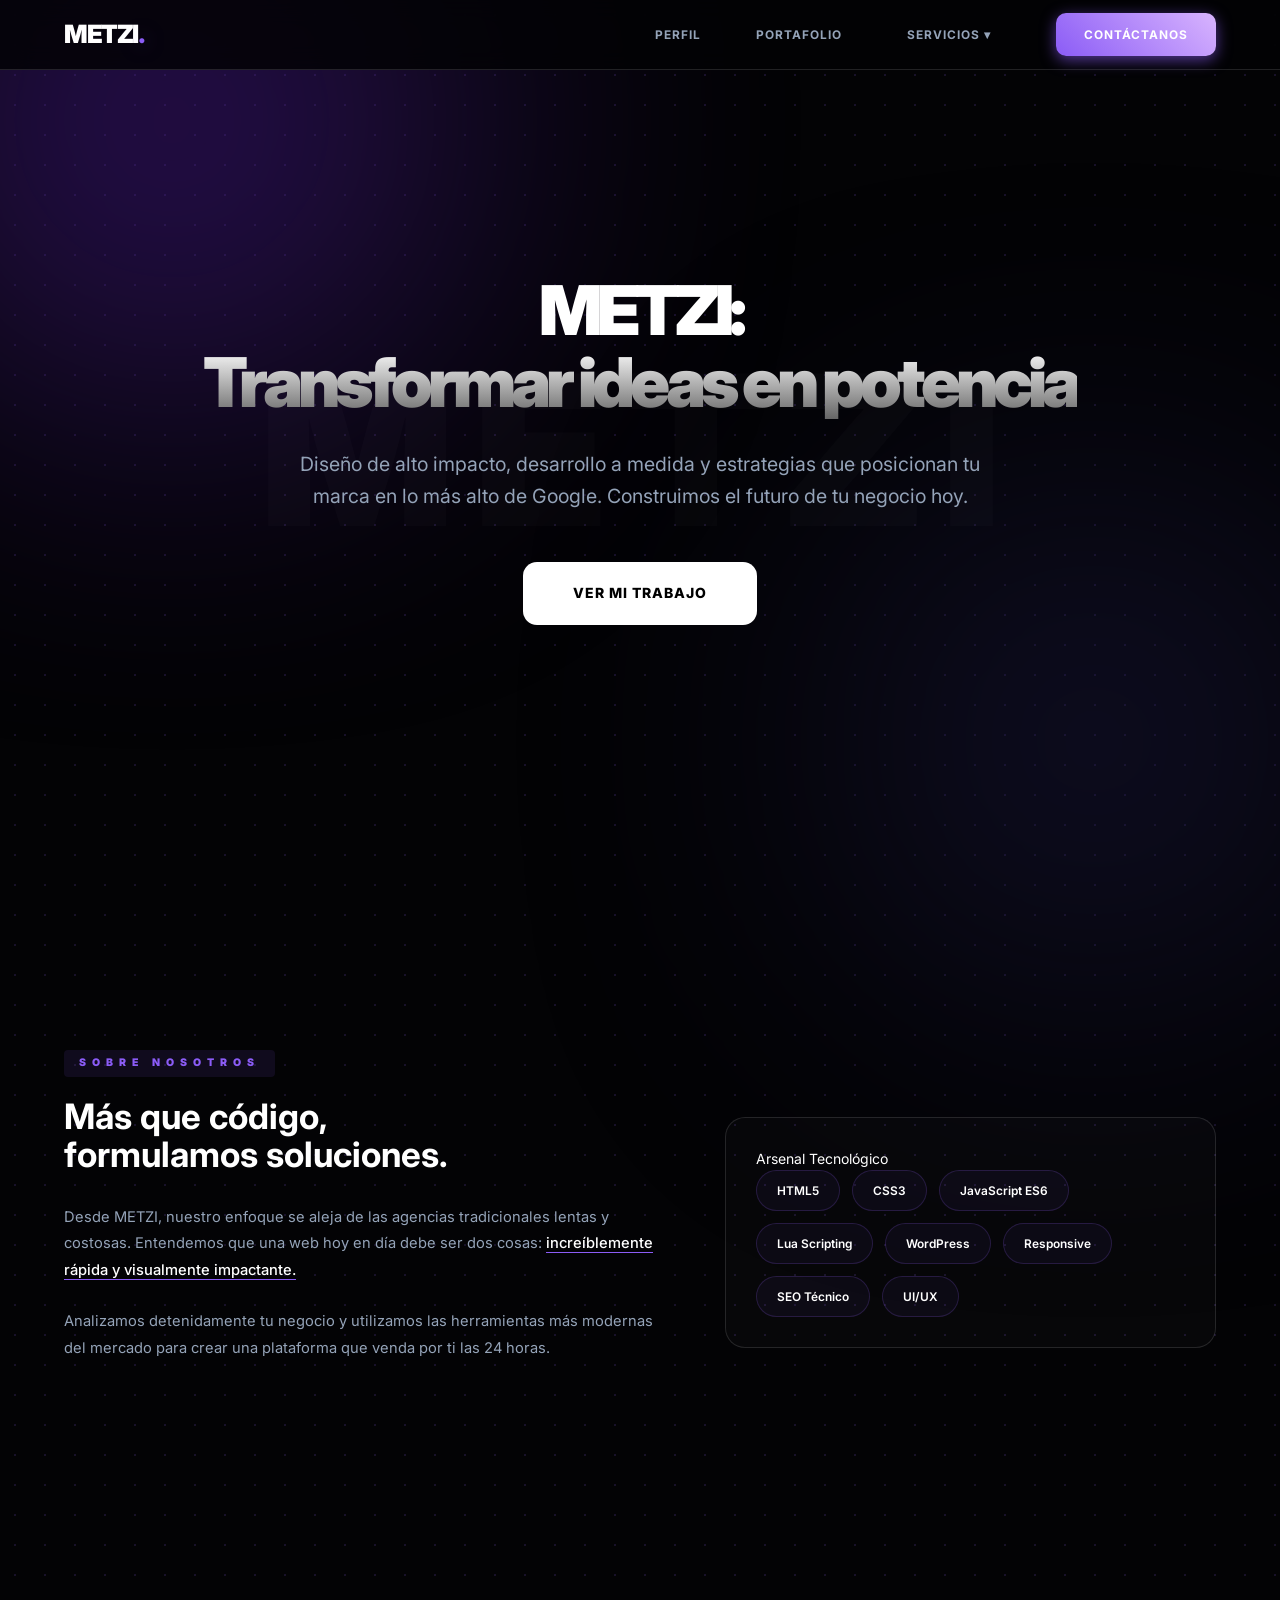
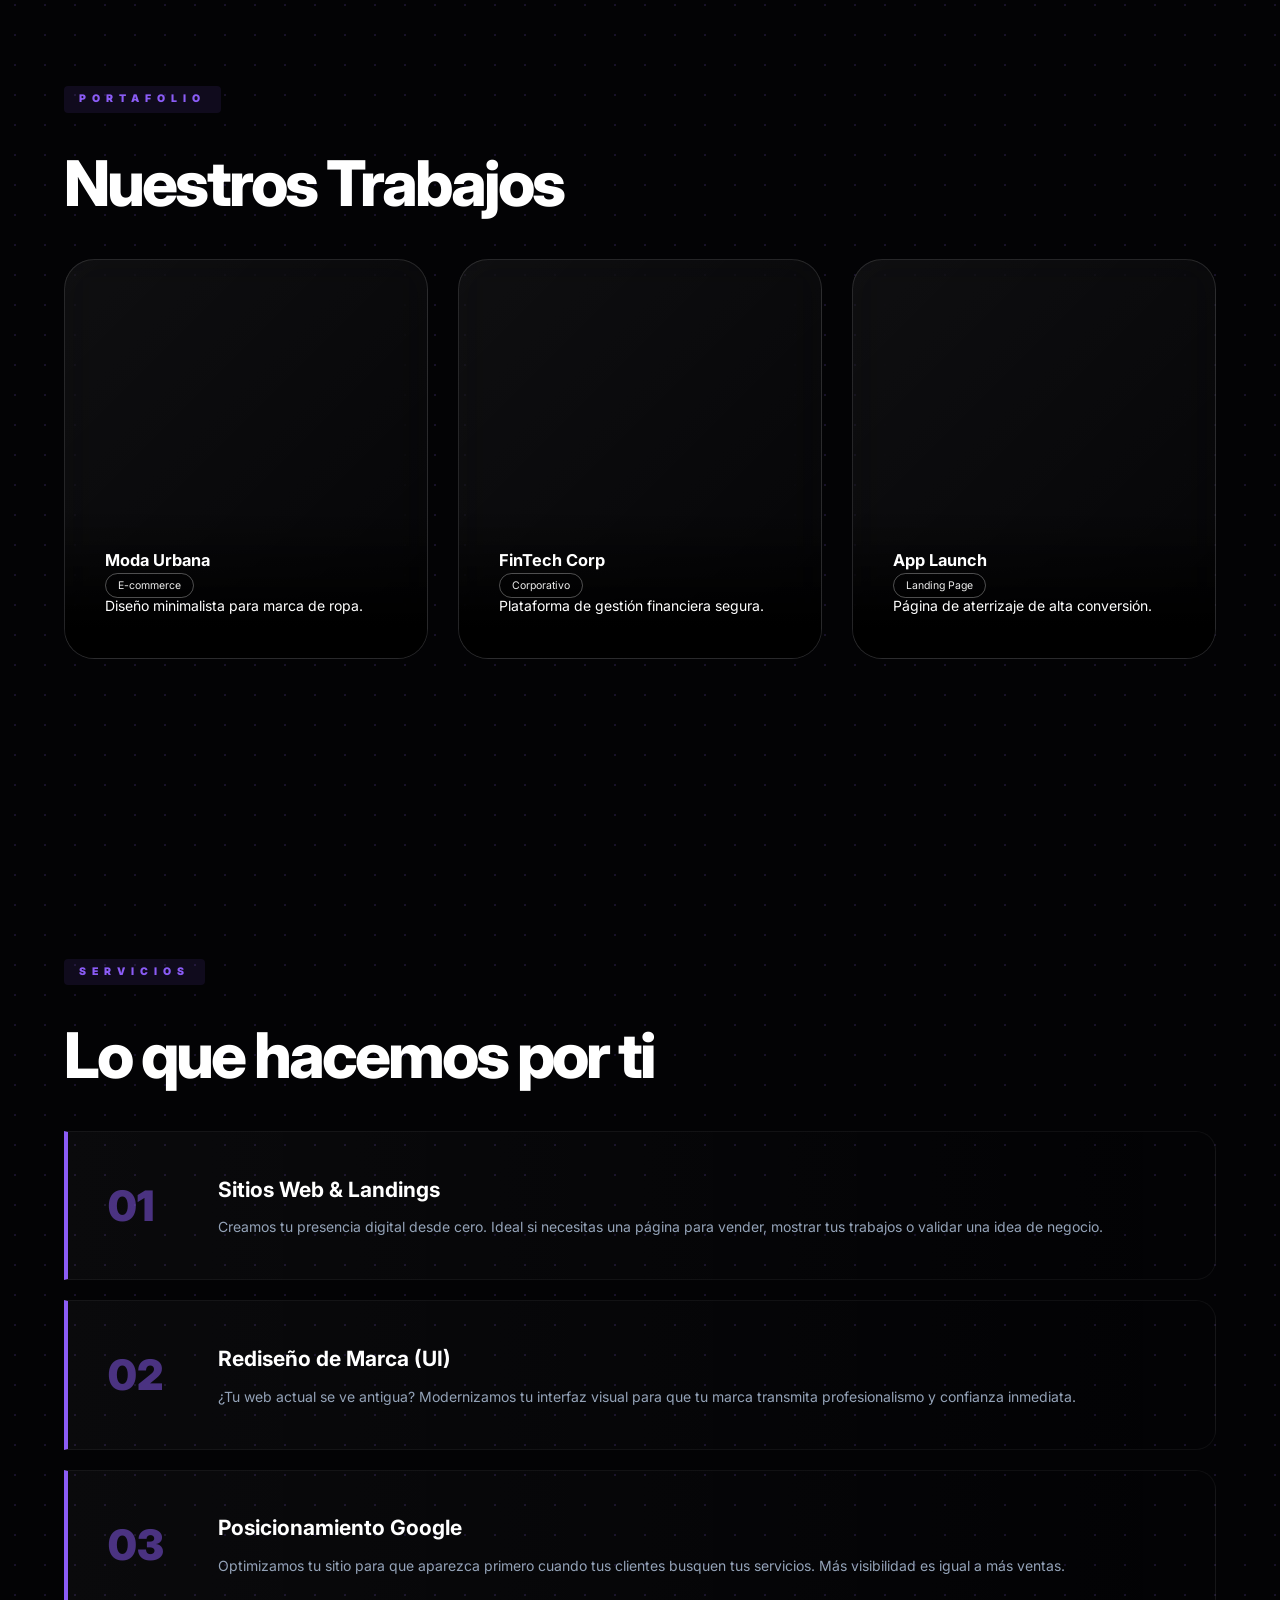
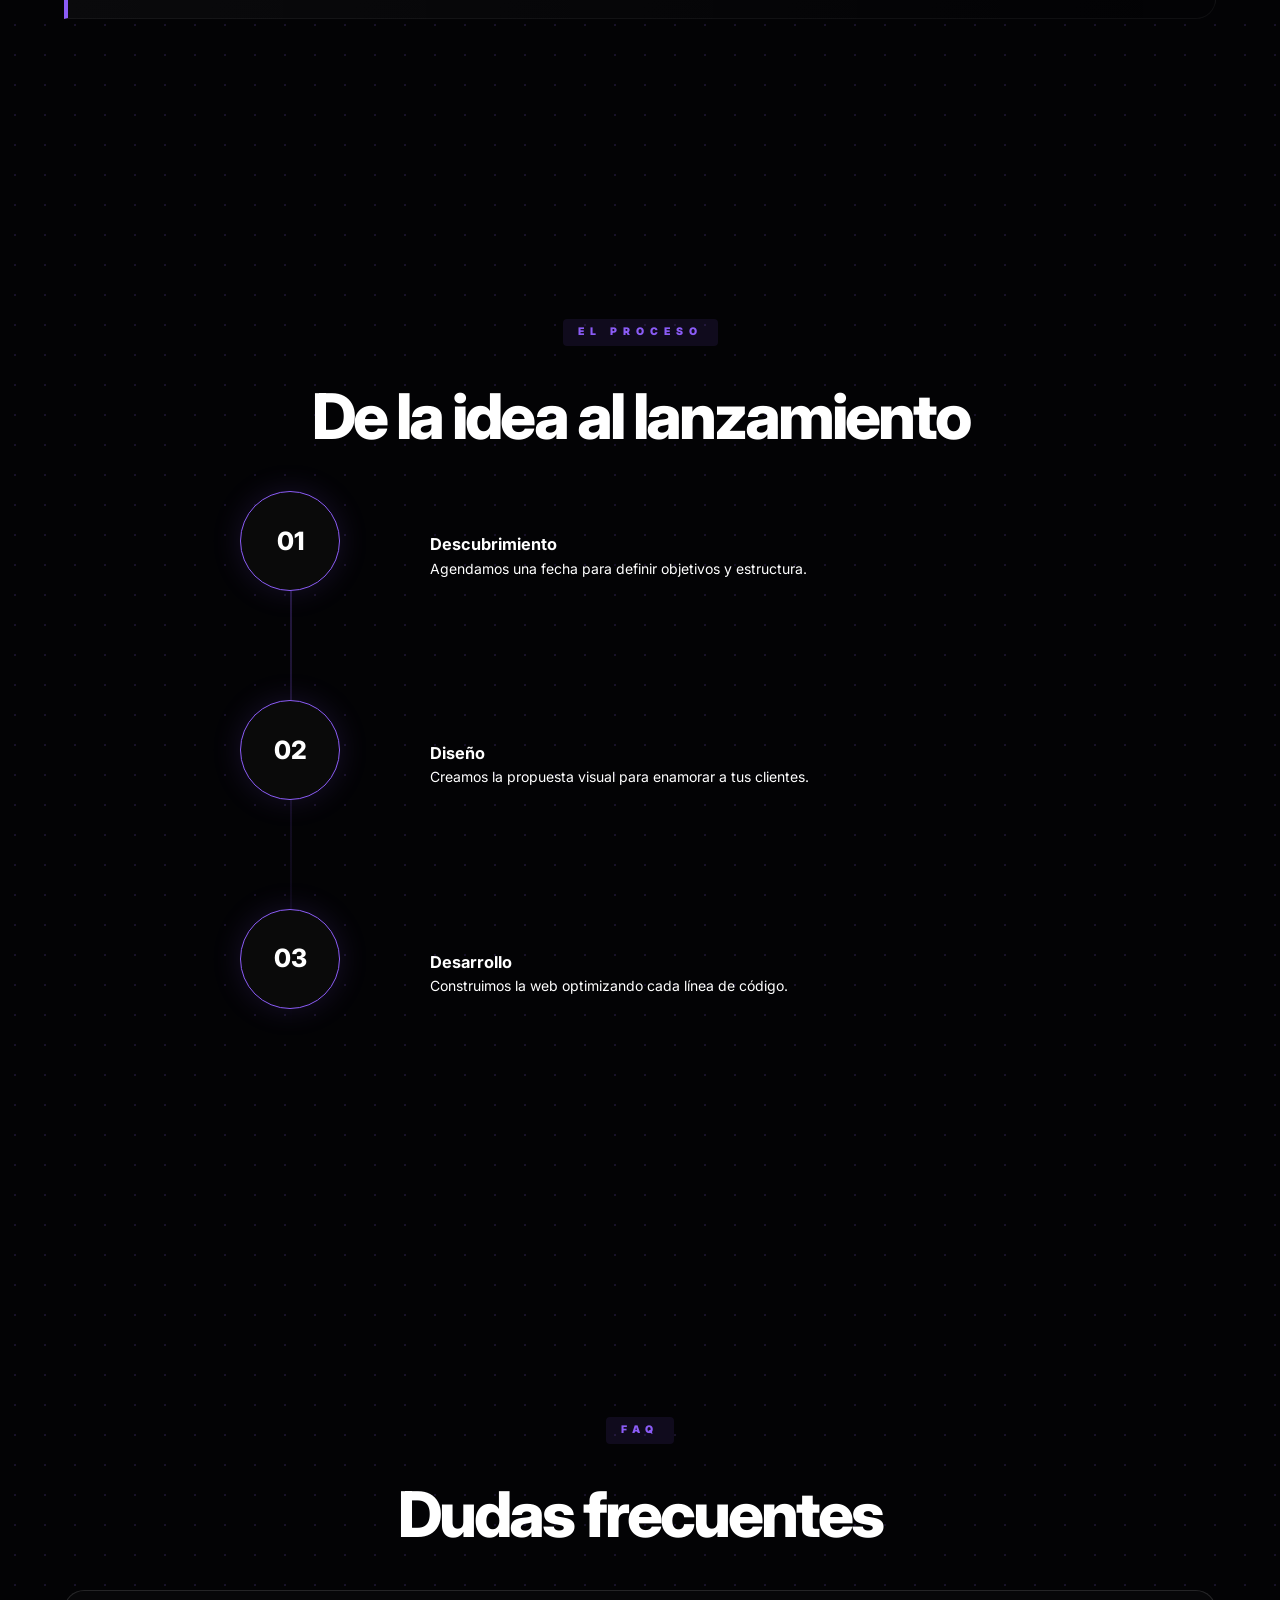
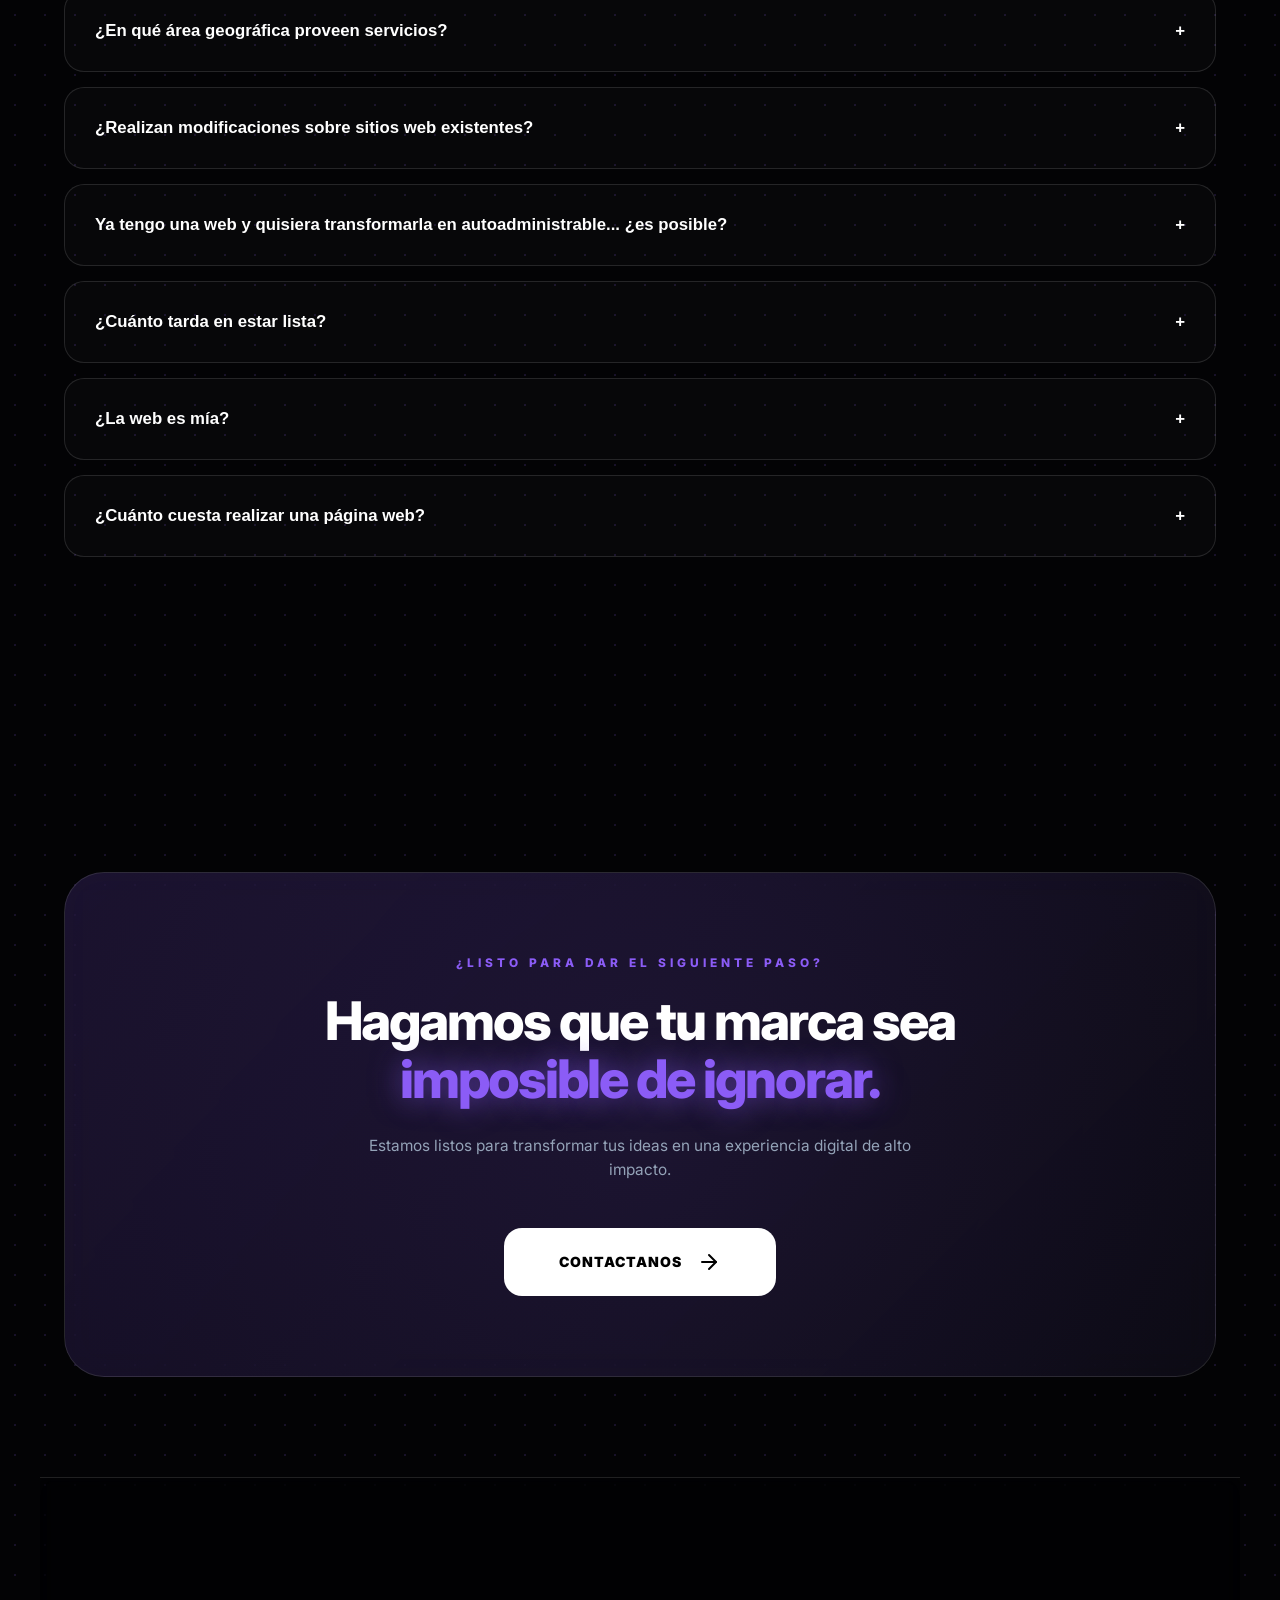
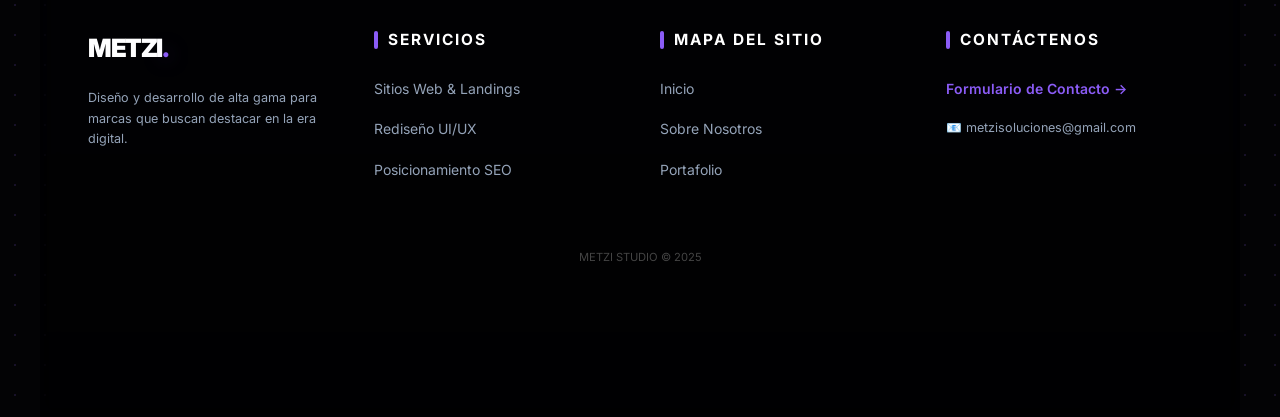
==== index.html @ ef904318 "Add files via upload" ====
<!DOCTYPE html>
<html lang="es">
<head>
    <meta charset="UTF-8">
    <meta name="viewport" content="width=device-width, initial-scale=1.0">
    <title>METZI | Digital Studio</title>
    <link rel="preconnect" href="https://fonts.googleapis.com">
    <link rel="preconnect" href="https://fonts.gstatic.com" crossorigin>
    <link href="https://fonts.googleapis.com/css2?family=Inter:wght@300;400;500;600;800&display=swap" rel="stylesheet">
    
    <link rel="stylesheet" href="style.css">
</head>
<body>

    <div class="ambient-light">
        <div class="orb orb-1"></div>
        <div class="orb orb-2"></div>
        <div class="orb orb-3"></div>
    </div>

    <nav>
    <a href="index.html" class="logo">METZI<span>.</span></a>
    <div class="menu">
        <a href="index.html#perfil">Perfil</a>
        <a href="index.html#proyectos">Portafolio</a>
        
        <div class="dropdown">
            <a href="#servicios" class="dropdown-trigger">Servicios ▾</a>
            <div class="dropdown-content">
                <a href="webs.html">Sitios Web</a>
                <a href="ui.html">Diseño UI/UX</a>
                <a href="seo.html">Posicionamiento SEO</a>
            </div>
        </div>

        <a href="contact.html" class="nav-btn">Contáctanos</a>
    </div>
    </nav>

    <section class="hero">
        <h1>METZI: <br> Transformar ideas en potencia </h1>
        <p>Diseño de alto impacto, desarrollo a medida y estrategias que posicionan tu marca en lo más alto de Google. Construimos el futuro de tu negocio hoy.</p>
        <a href="#proyectos" class="btn-primary">Ver mi trabajo</a>
    </section>

    <section id="perfil" class="container reveal">
        <span class="section-title">Sobre Nosotros</span>
        <div class="about-grid">
            <div class="about-text">
                <h2 style="font-size: 2.5rem; margin-bottom: 30px; line-height: 1.1;">Más que código,<br>formulamos soluciones.</h2>
                <p>Desde METZI, nuestro enfoque se aleja de las agencias tradicionales lentas y costosas. Entendemos que una web hoy en día debe ser dos cosas: <span class="about-highlight">increíblemente rápida y visualmente impactante.</span></p>
                <p>Analizamos detenidamente tu negocio y utilizamos las herramientas más modernas del mercado para crear una plataforma que venda por ti las 24 horas.</p>
            </div>
            <div class="skills-box">
                <div class="skills-header">Arsenal Tecnológico</div>
                <div class="skills-list">
                    <div class="skill-tag">HTML5</div>
                    <div class="skill-tag">CSS3</div>
                    <div class="skill-tag">JavaScript ES6</div>
                    <div class="skill-tag">Lua Scripting</div>
                    <div class="skill-tag">WordPress</div>
                    <div class="skill-tag">Responsive</div>
                    <div class="skill-tag">SEO Técnico</div>
                    <div class="skill-tag">UI/UX</div>
                </div>
            </div>
        </div>
    </section>

<section id="proyectos" class="container reveal portfolio-section">
    <div class="section-header">
        <span class="section-title">Portafolio</span>
        <h2 class="title-accent">Nuestros Trabajos</h2>
    </div>
    
    <div class="project-grid">
        
        <div class="project-card">
            <div class="project-img p1"></div> <div class="project-overlay">
                <div class="project-info">
                    <div class="project-header">
                        <h3>Moda Urbana</h3>
                        <span class="p-tag">E-commerce</span>
                    </div>
                    <p class="project-desc">Diseño minimalista para marca de ropa.</p>
                </div>
            </div>
        </div>

        <div class="project-card">
            <div class="project-img p2"></div>
            <div class="project-overlay">
                <div class="project-info">
                    <div class="project-header">
                        <h3>FinTech Corp</h3>
                        <span class="p-tag">Corporativo</span>
                    </div>
                    <p class="project-desc">Plataforma de gestión financiera segura.</p>
                </div>
            </div>
        </div>

        <div class="project-card">
            <div class="project-img p3"></div>
            <div class="project-overlay">
                <div class="project-info">
                    <div class="project-header">
                        <h3>App Launch</h3>
                        <span class="p-tag">Landing Page</span>
                    </div>
                    <p class="project-desc">Página de aterrizaje de alta conversión.</p>
                </div>
            </div>
        </div>
        
    </div>
</section>

<section id="servicios" class="container reveal">
    <span class="section-title">Servicios</span>
    <div class="section-header">
        <h2>Lo que hacemos por ti</h2>
    </div>
    
    <div class="services-grid">
        
        <a href="webs.html" style="text-decoration: none; cursor: pointer;">
            <div class="service-item glass-card">
                <div class="service-icon">01</div>
                <div class="service-text">
                    <h3 style="font-size: 1.5rem; margin-bottom: 10px; color: #fff;">Sitios Web & Landings</h3>
                    <p style="color: var(--text-sec);">Creamos tu presencia digital desde cero. Ideal si necesitas una página para vender, mostrar tus trabajos o validar una idea de negocio.</p>
                </div>
            </div>
        </a>

        <a href="ui.html" style="text-decoration: none; cursor: pointer;">
            <div class="service-item glass-card">
                <div class="service-icon">02</div>
                <div class="service-text">
                    <h3 style="font-size: 1.5rem; margin-bottom: 10px; color: #fff;">Rediseño de Marca (UI)</h3>
                    <p style="color: var(--text-sec);">¿Tu web actual se ve antigua? Modernizamos tu interfaz visual para que tu marca transmita profesionalismo y confianza inmediata.</p>
                </div>
            </div>
        </a>

        <a href="seo.html" style="text-decoration: none; cursor: pointer;">
            <div class="service-item glass-card">
                <div class="service-icon">03</div>
                <div class="service-text">
                    <h3 style="font-size: 1.5rem; margin-bottom: 10px; color: #fff;">Posicionamiento Google</h3>
                    <p style="color: var(--text-sec);">Optimizamos tu sitio para que aparezca primero cuando tus clientes busquen tus servicios. Más visibilidad es igual a más ventas.</p>
                </div>
            </div>
        </a>

    </div>
</section>
    <section class="container reveal">
        <div class="section-header" style="text-align: center;">
            <span class="section-title">El Proceso</span>
            <h2>De la idea al lanzamiento</h2>
        </div>
        <div class="workflow-container">
            <div class="workflow-step">
                <div class="step-number">01</div>
                <div class="step-content glass-card">
                    <h3>Descubrimiento</h3>
                    <p>Agendamos una fecha para definir objetivos y estructura.</p>
                </div>
            </div>
            <div class="workflow-step">
                <div class="step-number">02</div>
                <div class="step-content glass-card">
                    <h3>Diseño</h3>
                    <p>Creamos la propuesta visual para enamorar a tus clientes.</p>
                </div>
            </div>
            <div class="workflow-step">
                <div class="step-number">03</div>
                <div class="step-content glass-card">
                    <h3>Desarrollo</h3>
                    <p>Construimos la web optimizando cada línea de código.</p>
                </div>
            </div>
        </div>
    </section>

    <section id="faq" class="container reveal">
        <div class="section-header" style="text-align: center;">
            <span class="section-title">FAQ</span>
            <h2>Dudas frecuentes</h2>
        </div>

            <div class="faq-item">
                <button class="faq-question">
                    ¿En qué área geográfica proveen servicios?
                    <span>+</span>
                </button>
                <div class="faq-answer">
                    Al ser un estudio digital, no tenemos fronteras. Brindamos servicios a clientes en toda Argentina y el resto del mundo de habla hispana, coordinando todo mediante reuniones virtuales y herramientas de gestión online.
                </div>
            </div>

            <div class="faq-item">
                <button class="faq-question">
                    ¿Realizan modificaciones sobre sitios web existentes?
                    <span>+</span>
                </button>
                <div class="faq-answer">
                    Sí, realizamos auditorías y rediseños. Si ya tienes una web pero se ve antigua o es lenta, podemos trabajar sobre ella para modernizar su estética y mejorar su rendimiento técnico sin que pierdas tu contenido actual.
                </div>
            </div>

            <div class="faq-item">
                <button class="faq-question">
                    Ya tengo una web y quisiera transformarla en autoadministrable... ¿es posible?
                    <span>+</span>
                </button>
                <div class="faq-answer">
                    Es una de nuestras especialidades. Podemos migrar tu sitio estático a un sistema autoadministrable (como WordPress), permitiéndote gestionar textos, imágenes y noticias de forma autónoma sin depender de un programador para cambios menores.
                </div>
            </div>

            <div class="faq-item">
                <button class="faq-question">
                    ¿Cuánto tarda en estar lista?
                    <span>+</span>
                </button>
                <div class="faq-answer">
                    El promedio es de 5 a 14 días, dependiendo de la complejidad.
                </div>
            </div>

            <div class="faq-item">
                <button class="faq-question">
                    ¿La web es mía?
                    <span>+</span>
                </button>
                <div class="faq-answer">
                    Sí, la web es 100% de tu propiedad una vez finalizada
                </div>
            </div>

            <div class="faq-item">
                <button class="faq-question">
                    ¿Cuánto cuesta realizar una página web?
                    <span>+</span>
                </button>
                <div class="faq-answer">
                    Cada proyecto es único y su costo depende de la complejidad y funcionalidades requeridas. Sin embargo, para simplificar el proceso, puedes <a href="contact.html" style="color: var(--accent); text-decoration: underline;">ponerte en contacto</a> con nosotros: te haremos algunas preguntas clave y te presentaremos la propuesta más conveniente para tu negocio.
                </div>
            </div>
    </section>

<section class="final-cta reveal container">
    <div class="cta-card">
        <div class="cta-content">
            <span class="cta-subtitle">¿Listo para dar el siguiente paso?</span>
            <h2 class="cta-title">Hagamos que tu marca sea <br><span>imposible de ignorar.</span></h2>
            <p class="cta-text">Estamos listos para transformar tus ideas en una experiencia digital de alto impacto.</p>
            <a href="contact.html" class="cta-btn-giant">
                CONTACTANOS
                <svg width="24" height="24" viewBox="0 0 24 24" fill="none" stroke="currentColor" stroke-width="2" stroke-linecap="round" stroke-linejoin="round"><line x1="5" y1="12" x2="19" y2="12"></line><polyline points="12 5 19 12 12 19"></polyline></svg>
            </a>
        </div>
    </div>
</section>

<footer id="contacto" class="container reveal">
    <div class="footer-grid">
        <div class="footer-col">
            <a href="index.html" class="logo" style="margin-bottom: 20px; display: inline-block;">METZI<span>.</span></a>
            <p style="color: var(--text-sec); font-size: 0.9rem; line-height: 1.6;">
                Diseño y desarrollo de alta gama para marcas que buscan destacar en la era digital.
            </p>
        </div>

        <div class="footer-col">
            <h4>Servicios</h4>
            <ul class="footer-links">
                <li><a href="webs.html">Sitios Web & Landings</a></li>
                <li><a href="ui.html">Rediseño UI/UX</a></li>
                <li><a href="seo.html">Posicionamiento SEO</a></li>
            </ul>
        </div>

        <div class="footer-col">
            <h4>Mapa del Sitio</h4>
            <ul class="footer-links">
                <li><a href="index.html">Inicio</a></li>
                <li><a href="index.html#perfil">Sobre Nosotros</a></li>
                <li><a href="index.html#proyectos">Portafolio</a></li>
            </ul>
        </div>

        <div class="footer-col">
            <h4>Contáctenos</h4>
            <ul class="footer-links" style="margin-bottom: 15px;">
                <li><a href="contact.html" style="color: var(--accent); font-weight: 600;">Formulario de Contacto →</a></li>
            </ul>            
            <p style="color: var(--text-sec); margin-bottom: 10px; font-size: 0.9rem;">📧 metzisoluciones@gmail.com</p>
            
        </div>
    </div>
    <p style="text-align: center; margin-top: 50px; color: #444; font-size: 0.8rem;">METZI STUDIO © 2025</p>
</footer>

    <script>
        const observer = new IntersectionObserver((entries) => {
            entries.forEach(entry => {
                if (entry.isIntersecting) entry.target.classList.add('active');
            });
        }, { threshold: 0.1 });
        document.querySelectorAll('.reveal').forEach(el => observer.observe(el));

        document.querySelectorAll('.faq-question').forEach(button => {
            button.addEventListener('click', () => {
                button.parentElement.classList.toggle('active');
            });
        });
    </script>
</body>
</html>
---- style.css ----
/* --- CONFIGURACIÓN AVANZADA Y VARIABLES --- */
:root {
    --bg: #030305;
    --footer-overlay: rgba(0, 0, 0, 0.4);
    --surface: rgba(255, 255, 255, 0.04);
    --surface-hover: rgba(255, 255, 255, 0.08);
    --border: rgba(255, 255, 255, 0.12);
    --accent: #8b5cf6;
    --accent-glow: rgba(139, 92, 246, 0.6);
    --text-main: #ffffff;
    --text-sec: #94a3b8;
    --grid-dot: rgba(139, 92, 246, 0.15);
}

/* --- ESTA ES LA CLAVE PARA TU MONITOR --- */
html {
    font-size: 14px; /* Forzamos a que la base sea más chica (normalmente es 16px) */
}
/* Esto reducirá automáticamente todos los textos gigantes, márgenes y títulos */

* { margin: 0; padding: 0; box-sizing: border-box; scroll-behavior: smooth; }

body {
    background-color: var(--bg);
    color: var(--text-main);
    font-family: 'Inter', sans-serif;
    overflow-x: hidden;
    line-height: 1.6;
    background-image: radial-gradient(var(--grid-dot) 1px, transparent 1px);
    background-size: 30px 30px;
    /* Ya no necesitamos font-size aquí porque lo pusimos en 'html' arriba */
}

* { margin: 0; padding: 0; box-sizing: border-box; scroll-behavior: smooth; }

body {
    background-color: var(--bg);
    color: var(--text-main);
    font-family: 'Inter', sans-serif;
    overflow-x: hidden;
    line-height: 1.6;
    /* Patrón de puntos para dar textura y que no se vea vacío */
    background-image: radial-gradient(var(--grid-dot) 1px, transparent 1px);
    background-size: 30px 30px;
}

/* --- ILUMINACIÓN AMBIENTAL --- */
.ambient-light {
    position: fixed; top: 0; left: 0; width: 100%; height: 100%; z-index: -1; pointer-events: none;
}
.orb {
    position: absolute; border-radius: 50%; filter: blur(140px); opacity: 0.5; animation: orbit 25s infinite linear;
}
.orb-1 { width: 600px; height: 600px; background: #4c1d95; top: -20%; left: -10%; }
.orb-2 { width: 500px; height: 500px; background: #1e1b4b; bottom: -10%; right: -5%; animation-direction: reverse; }

@keyframes orbit {
    from { transform: rotate(0deg) translateX(50px) rotate(0deg); }
    to { transform: rotate(360deg) translateX(50px) rotate(-360deg); }
}

nav {
    position: fixed;
    top: 0;
    width: 100%;
    padding: 15px 5%;
    display: flex;
    justify-content: space-between; /* Empuja logo a la izquierda y menú a la derecha */
    align-items: center;
    z-index: 1000;
    background: rgba(3, 3, 5, 0.85);
    backdrop-filter: blur(12px);
    border-bottom: 1px solid var(--border);
    height: 70px; /* Altura fija para mantener alineación vertical */
}

.menu {
    display: flex;
    align-items: center;
    gap: 20px; /* Espacio base */
    flex-wrap: nowrap; /* Prohíbe que los botones salten a otra fila */
    flex-shrink: 0; /* EVITA QUE LOS BOTONES SE ACHIQUEN O DESAPAREZCAN */
}

.menu a {
    white-space: nowrap; /* Evita que "Servicios" o "Contáctanos" se partan en dos líneas */
    text-decoration: none;
    color: var(--text-sec);
    font-size: 1rem;
    transition: 0.3s;
}

/* Cuando la pantalla es menor a 1100px (Laptops) */
@media (max-width: 1100px) {
    .menu {
        gap: 12px; /* Reducimos el espacio entre Perfil, Portafolio, Servicios y Contacto */
    }
    .menu a {
        font-size: 0.85rem; /* Achicamos un poco la letra */
    }
}

/* Cuando la pantalla es menor a 768px (Celulares/Tablets) */
@media (max-width: 768px) {
    nav {
        padding: 0 3%; /* Usamos más ancho de la pantalla */
    }
    .menu {
        gap: 8px; /* Espacio mínimo */
    }
    .menu a {
        font-size: 0.75rem; /* Letra pequeña para que entre todo */
    }
    .nav-btn {
        padding: 6px 12px !important; /* El botón violeta se hace más compacto */
    }
}

.logo { font-weight: 900; font-size: 1.8rem; letter-spacing: -1.5px; text-transform: uppercase; color: #fff; text-decoration: none; }
.logo span { color: var(--accent); text-shadow: 0 0 20px var(--accent-glow); }

.menu a { color: var(--text-sec); text-decoration: none; margin-left: 35px; font-size: 0.85rem; font-weight: 700; text-transform: uppercase; letter-spacing: 1px; transition: 0.3s; }
.menu a:hover { color: var(--accent); }

.nav-btn {
    background: linear-gradient(45deg, var(--accent), #d8b4fe); padding: 12px 28px; border-radius: 10px; color: #fff !important; border: none; box-shadow: 0 4px 15px var(--accent-glow);
}


/* --- ESTILOS DEL MENÚ DESPLEGABLE (SIMÉTRICO) --- */
.dropdown {
    position: relative;
    display: inline-block;
}

.dropdown-trigger {
    cursor: pointer;
    padding: 15px 10px;
}

.dropdown-content {
    display: none;
    position: absolute;
    top: 100%;
    left: 60%;
    transform: translateX(-50%); /* Centra el menú respecto a la palabra Servicios */
    background: rgba(10, 10, 15, 0.98); 
    backdrop-filter: blur(15px);
    border: 1px solid var(--border);
    
    /* Ancho fijo para evitar que se deforme o se vea asimétrico */
    width: 200px; 
    padding: 0; 
    margin: 0;
    
    border-radius: 12px;
    z-index: 1000;
    margin-top: 5px;
    box-shadow: 0 20px 40px rgba(0,0,0,0.6);
    overflow: hidden; 
}

/* Puente invisible para que no se cierre al bajar el mouse */
.dropdown-content::after {
    content: '';
    position: absolute;
    top: -20px;
    left: 0;
    width: 100%;
    height: 20px;
    background: transparent;
}

.dropdown-content a {
    color: var(--text-sec);
    padding: 14px 0; /* Padding arriba y abajo, 0 a los lados */
    text-decoration: none;
    display: block; 
    font-size: 0.9rem;
    transition: all 0.2s ease;
    text-align: center; /* Centra el texto perfectamente */
    width: 100%; 
    margin: 0;
    box-sizing: border-box;
}

.dropdown-content a:hover {
    color: #fff;
    background: var(--surface-hover); 
    /* Eliminamos cualquier desplazamiento lateral (padding-left) para mantener la simetría */
}

/* Mostrar al pasar el cursor */
.dropdown:hover .dropdown-content {
    display: block;
    animation: fadeInDown 0.3s ease;
}

@keyframes fadeInDown {
    from { opacity: 0; transform: translateX(-50%) translateY(-5px); }
    to { opacity: 1; transform: translateX(-50%) translateY(0); }
}
/* --- HERO --- */
.hero { min-height: 100vh; display: flex; flex-direction: column; justify-content: center; align-items: center; text-align: center; padding: 0 20px; position: relative; }

.hero::after {
    content: "METZI"; position: absolute; font-size: 15rem; font-weight: 900; color: rgba(255,255,255,0.02); z-index: -1; letter-spacing: 20px;
}

.hero h1 {
    font-size: 4.9rem; font-weight: 900; line-height: 1.05; letter-spacing: -5px; margin-bottom: 30px;
    background: linear-gradient(to bottom, #fff 50%, #666); -webkit-background-clip: text; background-clip: text; -webkit-text-fill-color: transparent;
}
.hero p { font-size: 1.4rem; color: var(--text-sec); max-width: 700px; margin-bottom: 50px; font-weight: 400; }

.btn-primary {
    background: #fff; color: #000; padding: 20px 50px; border-radius: 14px; font-weight: 800; text-transform: uppercase; letter-spacing: 1px; text-decoration: none; transition: 0.4s;
}
.btn-primary:hover { transform: translateY(-5px); box-shadow: 0 20px 40px rgba(139, 92, 246, 0.3); background: var(--accent); color: #fff; }

/* --- CONTENEDORES Y SECCIONES --- */
.container { max-width: 1200px; margin: 0 auto; padding: 150px 24px; }
.section-title { font-size: 0.75rem; text-transform: uppercase; letter-spacing: 6px; color: var(--accent); margin-bottom: 20px; font-weight: 900; background: rgba(139,92,246,0.1); padding: 5px 15px; border-radius: 4px; display: inline-block; }
.section-header h2 { font-size: clamp(2.8rem, 6vw, 4.5rem); margin-bottom: 25px; letter-spacing: -3px; font-weight: 800; }

/* --- ABOUT & SKILLS REDISEÑADO --- */
.about-grid { display: grid; grid-template-columns: 1.1fr 0.9fr; gap: 60px; align-items: start; }
.about-text p { color: var(--text-sec); margin-bottom: 25px; line-height: 1.8; font-size: 1.05rem; }
.about-highlight { color: #fff; font-weight: 500; border-bottom: 1px solid var(--accent); }

.skills-box { 
    padding: 30px; 
    border-radius: 20px; 
    background: rgba(255, 255, 255, 0.02); 
    border: 1px solid var(--border);
    margin-top: 20px;
}

.skills-list { 
    display: flex; 
    flex-wrap: wrap; 
    gap: 12px; 
    justify-content: flex-start;
}

.skill-tag { 
    background: rgba(139, 92, 246, 0.05); 
    border: 1px solid rgba(139, 92, 246, 0.2); 
    padding: 10px 20px; 
    border-radius: 50px; 
    font-size: 0.85rem; 
    color: #fff; 
    font-weight: 600;
    transition: all 0.3s ease;
    cursor: default;
}

.skill-tag:hover { 
    background: var(--accent); 
    border-color: #fff;
    transform: translateY(-3px);
    box-shadow: 0 5px 15px var(--accent-glow);
}

/* --- SERVICIOS (DISEÑO HORIZONTAL) --- */
.services-grid { 
    display: grid; 
    grid-template-columns: 1fr; /* Una sola columna para que ocupen el ancho */
    gap: 20px; 
}

.service-item {
    display: flex; 
    align-items: center; /* Alinea el número con el texto verticalmente */
    gap: 40px; 
    padding: 40px; 
    
    /* Fondo con degradado sutil */
    background: linear-gradient(90deg, rgba(255,255,255,0.03) 0%, transparent 100%);
    
    /* Borde lateral de acento */
    border-left: 4px solid var(--accent); 
    border-top: 1px solid rgba(255,255,255,0.05);
    border-right: 1px solid rgba(255,255,255,0.05);
    border-bottom: 1px solid rgba(255,255,255,0.05);
    
    border-radius: 0 20px 20px 0; 
    transition: 0.4s;
}

.service-item:hover { 
    background: rgba(139, 92, 246, 0.05); 
    transform: translateX(15px); /* Efecto de deslizamiento al pasar el mouse */
}

.service-icon { 
    font-size: 3rem; 
    opacity: 0.5; 
    font-weight: 900; 
    color: var(--accent); 
    min-width: 70px; /* Evita que el número se aplaste */
}

/* Ajuste para pantallas pequeñas (celulares) */
@media (max-width: 768px) {
    .service-item {
        flex-direction: column; /* En celular se pone uno arriba del otro */
        text-align: center;
        align-items: center;
        border-left: none;
        border-top: 4px solid var(--accent); /* La barra pasa arriba */
        border-radius: 20px;
    }
}

/* --- PORTFOLIO: DISEÑO PÓSTER GLASS --- */

/* La Rejilla */
.project-grid {
    display: grid;
    grid-template-columns: repeat(auto-fit, minmax(320px, 1fr));
    gap: 30px;
}

/* La Tarjeta (Glass + Alargada) */
.project-card {
    /* Estilo Visual (Glass) */
    background: linear-gradient(135deg, rgba(255,255,255,0.05) 0%, rgba(255,255,255,0.01) 100%);
    backdrop-filter: blur(20px);
    border: 1px solid var(--border);
    border-radius: 30px;
    
    /* Dimensiones (Aquí está el cambio de tamaño) */
    height: 400px; /* Altura forzada para que sea larga */
    width: 100%;
    padding: 0;    /* IMPORTANTE: Sin relleno para que la foto toque los bordes */
    
    position: relative;
    overflow: hidden;
    transition: 0.6s cubic-bezier(0.16, 1, 0.3, 1);
}

.project-card:hover {
    border-color: var(--accent);
    transform: translateY(-15px);
    box-shadow: 0 30px 60px rgba(0,0,0,0.7), 0 0 20px rgba(139, 92, 246, 0.2);
}

/* La Imagen (Se estira para cubrir todo) */
.project-img {
    width: 100%;
    height: 100%;
    object-fit: cover; /* Recorta la imagen para llenar el alto sin deformar */
    filter: grayscale(20%);
    transition: 0.8s;
}

.project-card:hover .project-img {
    filter: grayscale(0%);
    transform: scale(1.05);
}

/* La Información (Texto abajo) */
.project-info {
    position: absolute;
    bottom: 0;
    left: 0;
    width: 100%;
    padding: 40px;
    background: linear-gradient(to top, #000 20%, transparent 100%);
    z-index: 2;
}

/* Etiquetas pequeñas dentro de la tarjeta */
.p-tag {
    font-size: 0.75rem;
    border: 1px solid rgba(255,255,255,0.3);
    padding: 5px 12px;
    border-radius: 50px;
    color: #eee;
    background: rgba(0,0,0,0.3);
}

/* --- WORKFLOW --- */
.workflow-container { position: relative; max-width: 800px; margin: 0 auto; }
.workflow-container::before { content: ''; position: absolute; left: 50px; top: 0; bottom: 0; width: 2px; background: linear-gradient(to bottom, var(--accent), transparent); z-index: 0; opacity: 0.3; }
.workflow-step { display: flex; gap: 50px; margin-bottom: 80px; position: relative; z-index: 1; }
.step-number { width: 100px; height: 100px; flex-shrink: 0; background: #0a0a0a; border: 1px solid var(--accent); border-radius: 50%; display: flex; align-items: center; justify-content: center; font-size: 1.8rem; font-weight: 800; color: #fff; box-shadow: 0 0 30px rgba(139, 92, 246, 0.15); }
.step-content { padding: 40px; width: 100%; border-radius: 20px; }

/* --- FAQ --- */
.faq-container { max-width: 800px; margin: 0 auto; }
.faq-item { background: rgba(255,255,255,0.02); border: 1px solid var(--border); border-radius: 20px; margin-bottom: 15px; padding: 10px; transition: 0.3s; }
.faq-item:hover { border-color: var(--accent); }
.faq-question { width: 100%; background: none; border: none; color: #fff; padding: 20px; cursor: pointer; display: flex; justify-content: space-between; font-size: 1.2rem; font-weight: 700; text-align: left; }
.faq-answer { max-height: 0; overflow: hidden; transition: 0.4s; color: var(--text-sec); padding: 0 20px; }
.faq-item.active .faq-answer { max-height: 500px; padding-bottom: 20px; }

/* --- FOOTER MULTICOLUMNA --- */
footer { 
    background: linear-gradient(to bottom, transparent, var(--footer-overlay));
    border-top: 1px solid var(--border); 
    padding: 120px 0 60px 0; 
    position: relative;
    z-index: 10;
}

footer::after {
    content: '';
    position: absolute;
    top: 0; left: 0; width: 100%; height: 100%;
    background: rgba(0, 0, 0, 0.2);
    backdrop-filter: blur(10px);
    z-index: -1;
}

.footer-grid { 
    display: grid; 
    grid-template-columns: repeat(auto-fit, minmax(200px, 1fr)); 
    gap: 40px; 
    text-align: left; 
    max-width: 1200px;
    margin: 0 auto;
    padding: 0 24px;
}

.footer-col h4 { 
    color: #fff; 
    margin-bottom: 25px; 
    display: flex; 
    align-items: center; 
    gap: 10px; 
    font-size: 1.1rem;
    font-weight: 700;
    text-transform: uppercase;
    letter-spacing: 2px;
}

.footer-col h4::before { 
    content: ''; 
    width: 4px; 
    height: 18px; 
    background: var(--accent); 
    border-radius: 2px; 
}

.footer-links { list-style: none; }
.footer-links li { margin-bottom: 18px; }
.footer-links a { color: var(--text-sec); text-decoration: none; font-size: 1rem; transition: 0.3s; }
.footer-links a:hover { color: var(--accent); padding-left: 8px; }

.social-container { display: flex; gap: 15px; margin-top: 20px; }
.social-btn { 
    width: 60px; height: 60px; border-radius: 20px; 
    background: var(--surface); border: 1px solid var(--border); 
    display: flex; align-items: center; justify-content: center; 
    color: #fff; transition: 0.5s; 
}
.social-btn:hover { background: var(--accent); transform: scale(1.1) rotate(10deg); box-shadow: 0 0 30px var(--accent-glow); }
.social-btn svg { width: 28px; height: 28px; fill: currentColor; }

.btn-support {
    display: inline-block; color: #fff; text-decoration: none; border: 1px solid var(--border); 
    padding: 10px 20px; border-radius: 8px; font-size: 0.85rem; font-weight: 600; 
    transition: 0.3s; background: rgba(255,255,255,0.05);
}
.btn-support:hover { background: var(--accent); border-color: var(--accent); }

/* --- ANIMACIONES REVEAL --- */
.reveal { opacity: 0; transform: translateY(60px) scale(0.95); transition: 1.2s cubic-bezier(0.16, 1, 0.3, 1); }
.reveal.active { opacity: 1; transform: translateY(0) scale(1); }

@media (max-width: 992px) {
    .footer-grid { grid-template-columns: 1fr 1fr; gap: 40px; }
    .hero h1 { font-size: 3.5rem; }
    .hero::after { display: none; }
    .about-grid { grid-template-columns: 1fr; }
}

/* --- ESTILOS EXTRA PARA CONTACTO --- */
.contact-wrapper { max-width: 700px; margin: 0 auto; }
.form-grid { display: grid; grid-template-columns: 1fr 1fr; gap: 20px; }
.full-width { grid-column: span 2; }
.input-group { display: flex; flex-direction: column; gap: 8px; text-align: left; }
.input-group label { font-size: 0.9rem; color: var(--text-sec); font-weight: 600; margin-left: 5px; }

.input-group input, .input-group textarea {
    background: rgba(255, 255, 255, 0.03); border: 1px solid var(--border);
    padding: 15px; border-radius: 12px; color: #fff; font-family: 'Inter', sans-serif;
    font-size: 1rem; transition: 0.3s; outline: none; width: 100%;
}
.input-group input:focus, .input-group textarea:focus { border-color: var(--accent); background: rgba(139, 92, 246, 0.05); box-shadow: 0 0 15px rgba(139, 92, 246, 0.2); }
.input-group textarea { resize: vertical; min-height: 150px; }

.submit-btn {
    grid-column: span 2; margin-top: 10px; background: #fff; color: #000; border: none; padding: 18px; border-radius: 12px; font-weight: 800; cursor: pointer; transition: 0.3s; font-size: 1rem; text-transform: uppercase; letter-spacing: 1px;
}
.submit-btn:hover { background: var(--accent); color: #fff; transform: translateY(-3px); box-shadow: 0 10px 20px rgba(139, 92, 246, 0.3); }

@media (max-width: 768px) {
    .form-grid { grid-template-columns: 1fr; }
    .full-width { grid-column: span 1; }
    .submit-btn { grid-column: span 1; }
}
/* --- FINAL CTA (EL BLOQUE QUE FALTABA) --- */
.final-cta {
    padding-bottom: 100px; /* Espacio extra antes del footer */
}

.cta-card {
    background: linear-gradient(135deg, rgba(139, 92, 246, 0.15) 0%, rgba(10, 10, 15, 0.8) 100%);
    backdrop-filter: blur(20px);
    border: 1px solid var(--border);
    padding: 80px 40px;
    border-radius: 40px;
    text-align: center;
    position: relative;
    overflow: hidden;
}

/* Efecto de resplandor de fondo */
.cta-card::before {
    content: '';
    position: absolute;
    top: -50%;
    left: -50%;
    width: 200%;
    height: 200%;
    background: radial-gradient(circle, rgba(139, 92, 246, 0.1) 0%, transparent 70%);
    z-index: 0;
}

.cta-content {
    position: relative;
    z-index: 1;
}

.cta-subtitle {
    color: var(--accent);
    text-transform: uppercase;
    letter-spacing: 4px;
    font-size: 0.85rem;
    font-weight: 800;
    margin-bottom: 20px;
    display: block;
}

.cta-title {
    font-size: clamp(2.2rem, 5vw, 3.8rem);
    line-height: 1.1;
    margin-bottom: 25px;
    font-weight: 800;
    letter-spacing: -2px;
}

.cta-title span {
    color: var(--accent);
    text-shadow: 0 0 30px var(--accent-glow);
}

.cta-text {
    font-size: 1.1rem;
    color: var(--text-sec);
    max-width: 600px;
    margin: 0 auto 45px;
}

.cta-btn-giant {
    display: inline-flex;
    align-items: center;
    gap: 15px;
    background: #fff;
    color: #000;
    padding: 22px 55px;
    border-radius: 18px;
    font-weight: 900;
    text-decoration: none;
    transition: 0.4s cubic-bezier(0.175, 0.885, 0.32, 1.275);
    font-size: 1rem;
    letter-spacing: 1px;
}

.cta-btn-giant:hover {
    transform: scale(1.05);
    background: var(--accent);
    color: #fff;
    box-shadow: 0 20px 40px var(--accent-glow);
}

.cta-btn-giant svg {
    transition: 0.3s;
}

.cta-btn-giant:hover svg {
    transform: translateX(8px);
}

/* Ajuste para celulares */
@media (max-width: 768px) {
    .cta-card {
        padding: 50px 20px;
        border-radius: 25px;
    }
    .cta-btn-giant {
        width: 100%;
        justify-content: center;
        padding: 18px 30px;
    }
}
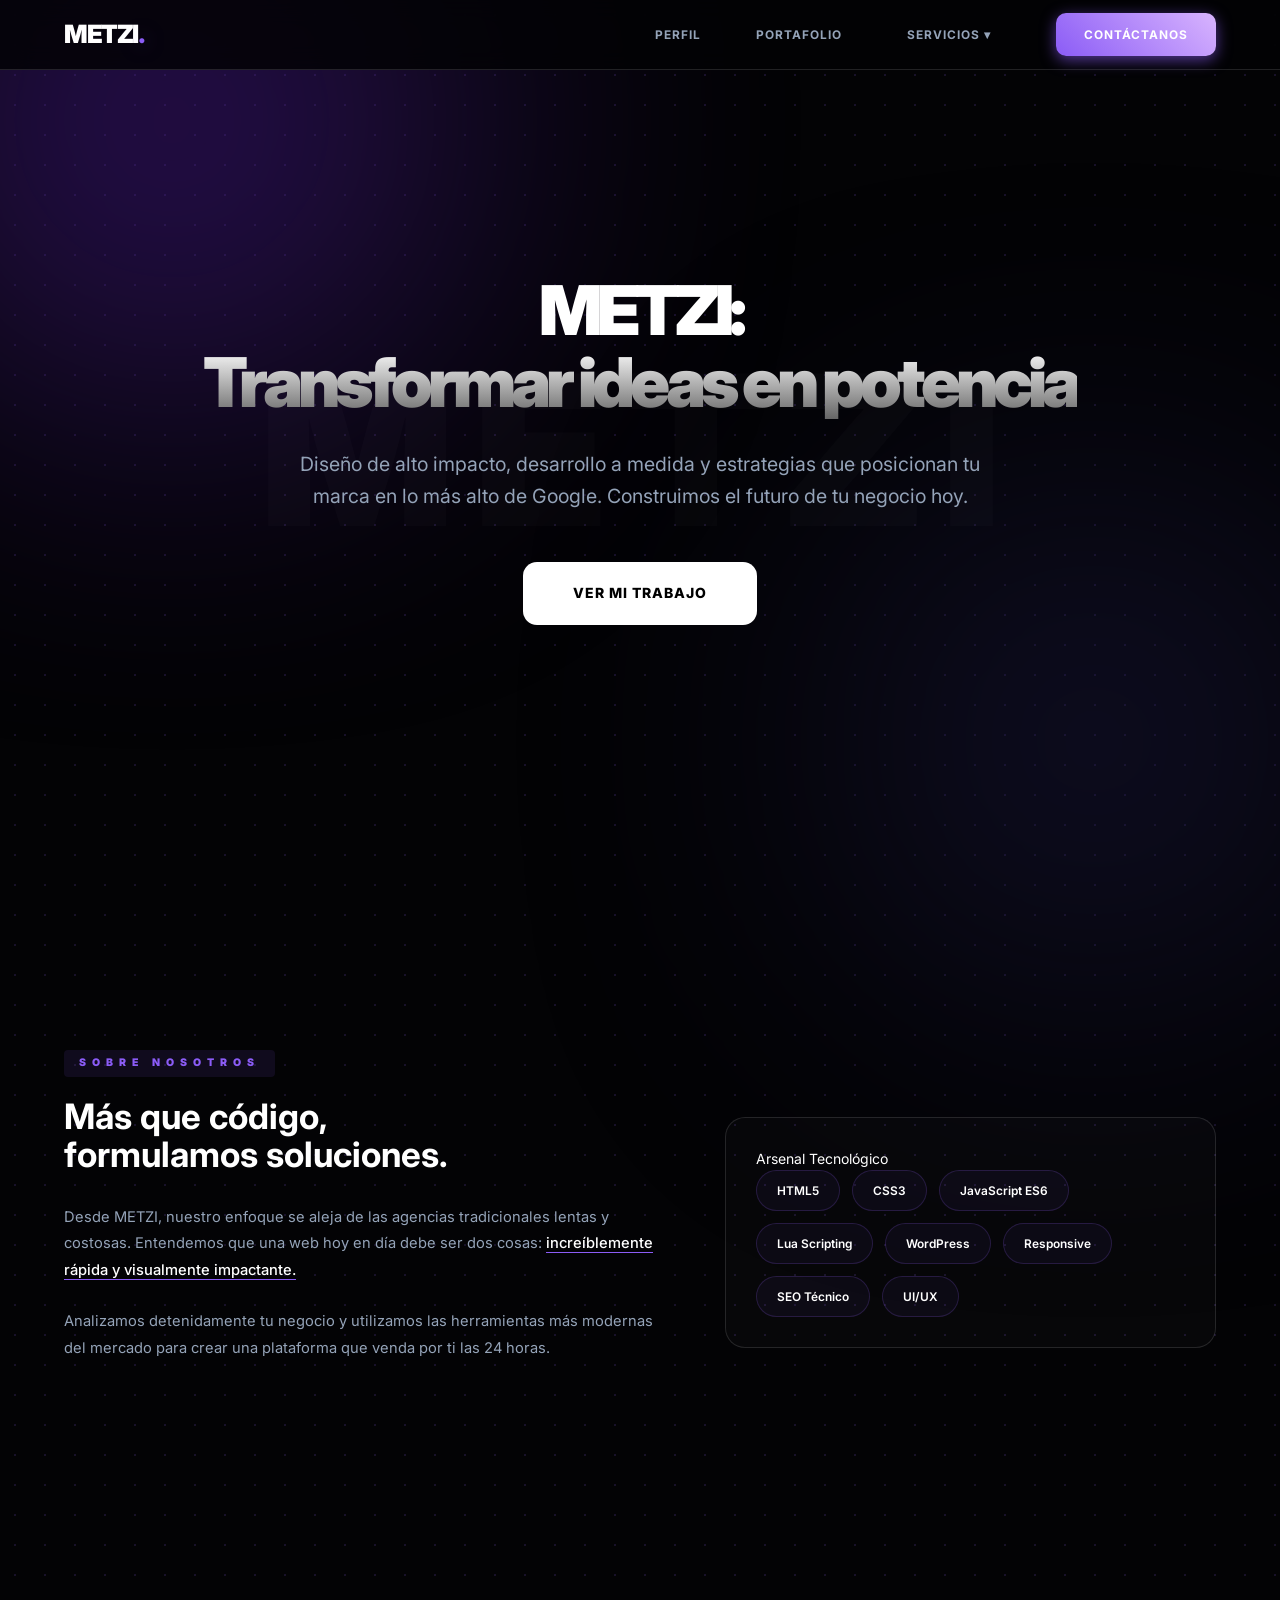
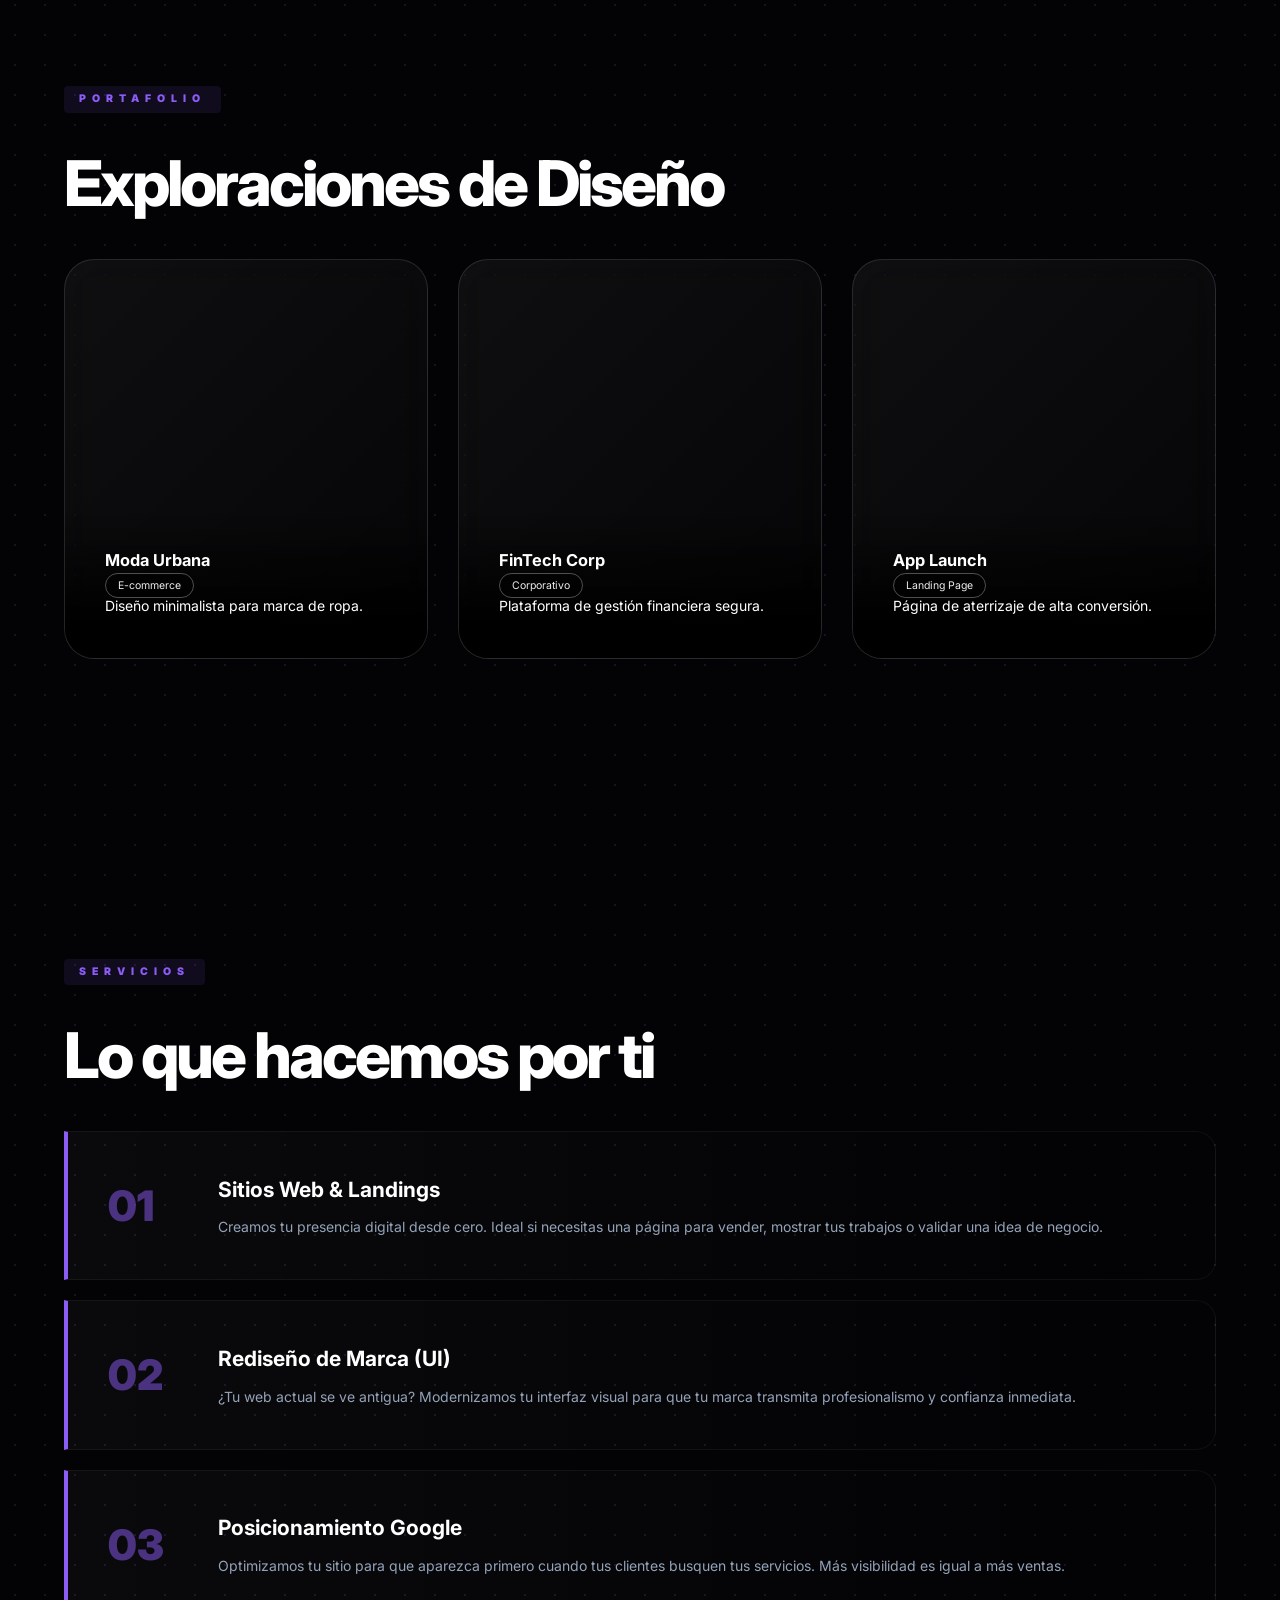
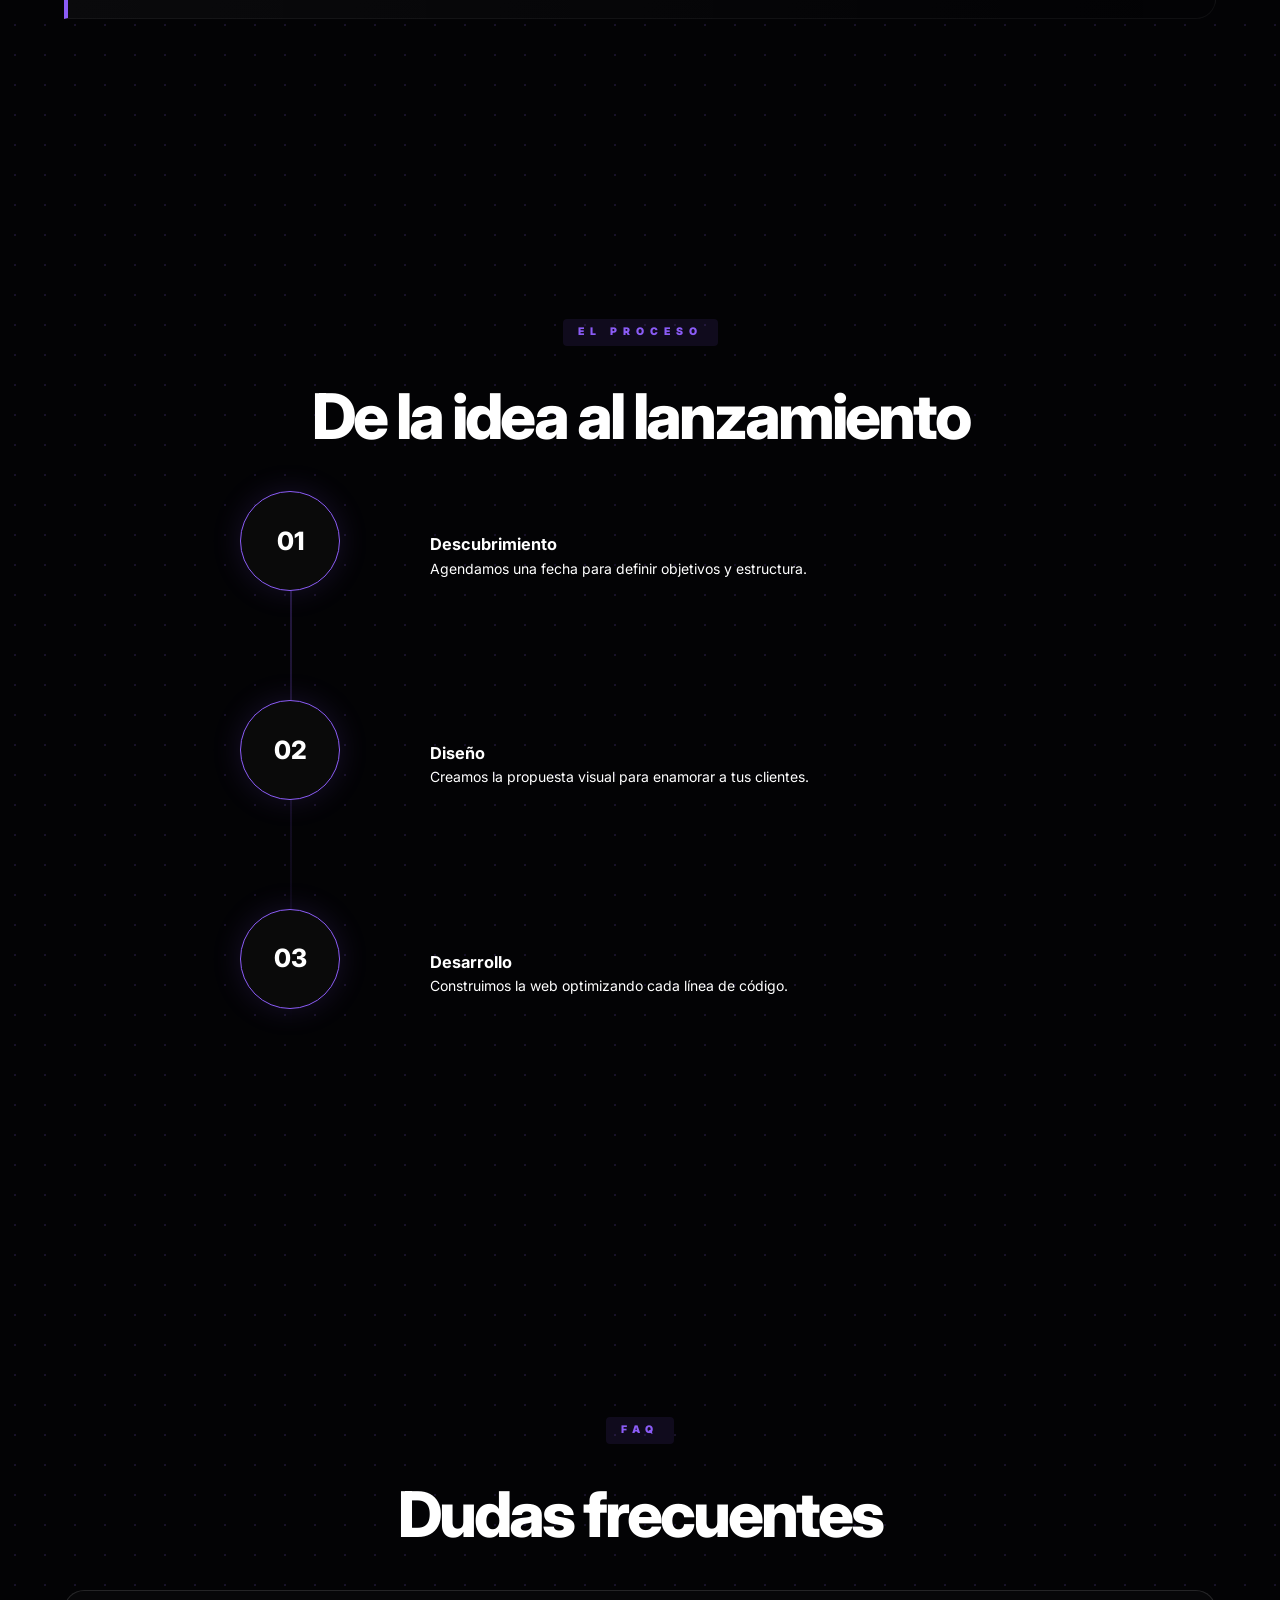
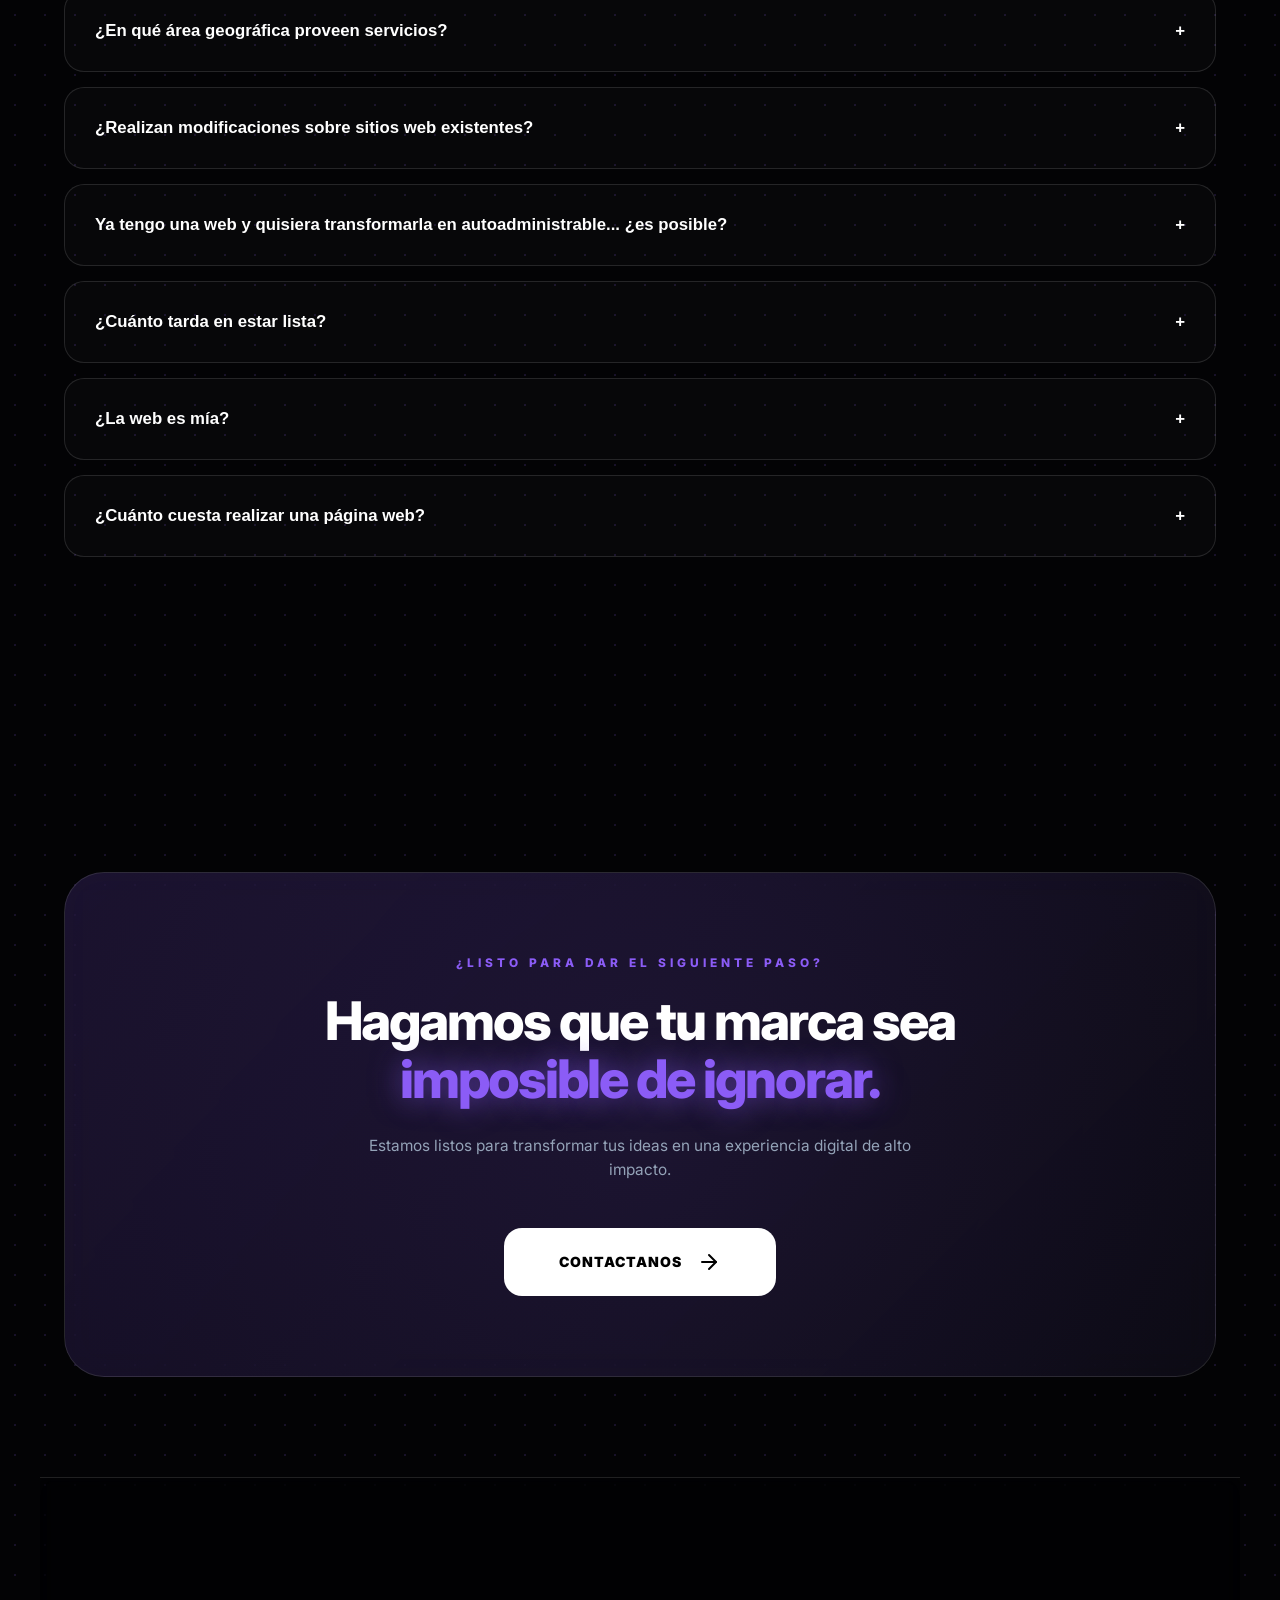
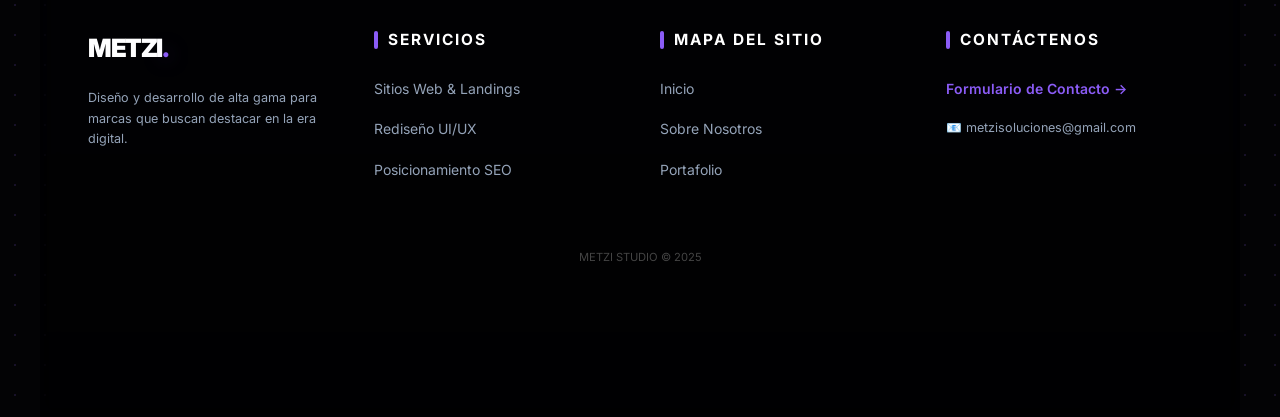
==== commit 8bf1e3c3: "Update index.html" ====
--- a/index.html
+++ b/index.html
@@ -70,7 +70,7 @@
 <section id="proyectos" class="container reveal portfolio-section">
     <div class="section-header">
         <span class="section-title">Portafolio</span>
-        <h2 class="title-accent">Nuestros Trabajos</h2>
+        <h2 class="title-accent">Exploraciones de Diseño</h2>
     </div>
     
     <div class="project-grid">
@@ -321,4 +321,5 @@
         });
     </script>
 </body>
-</html>+
+</html>
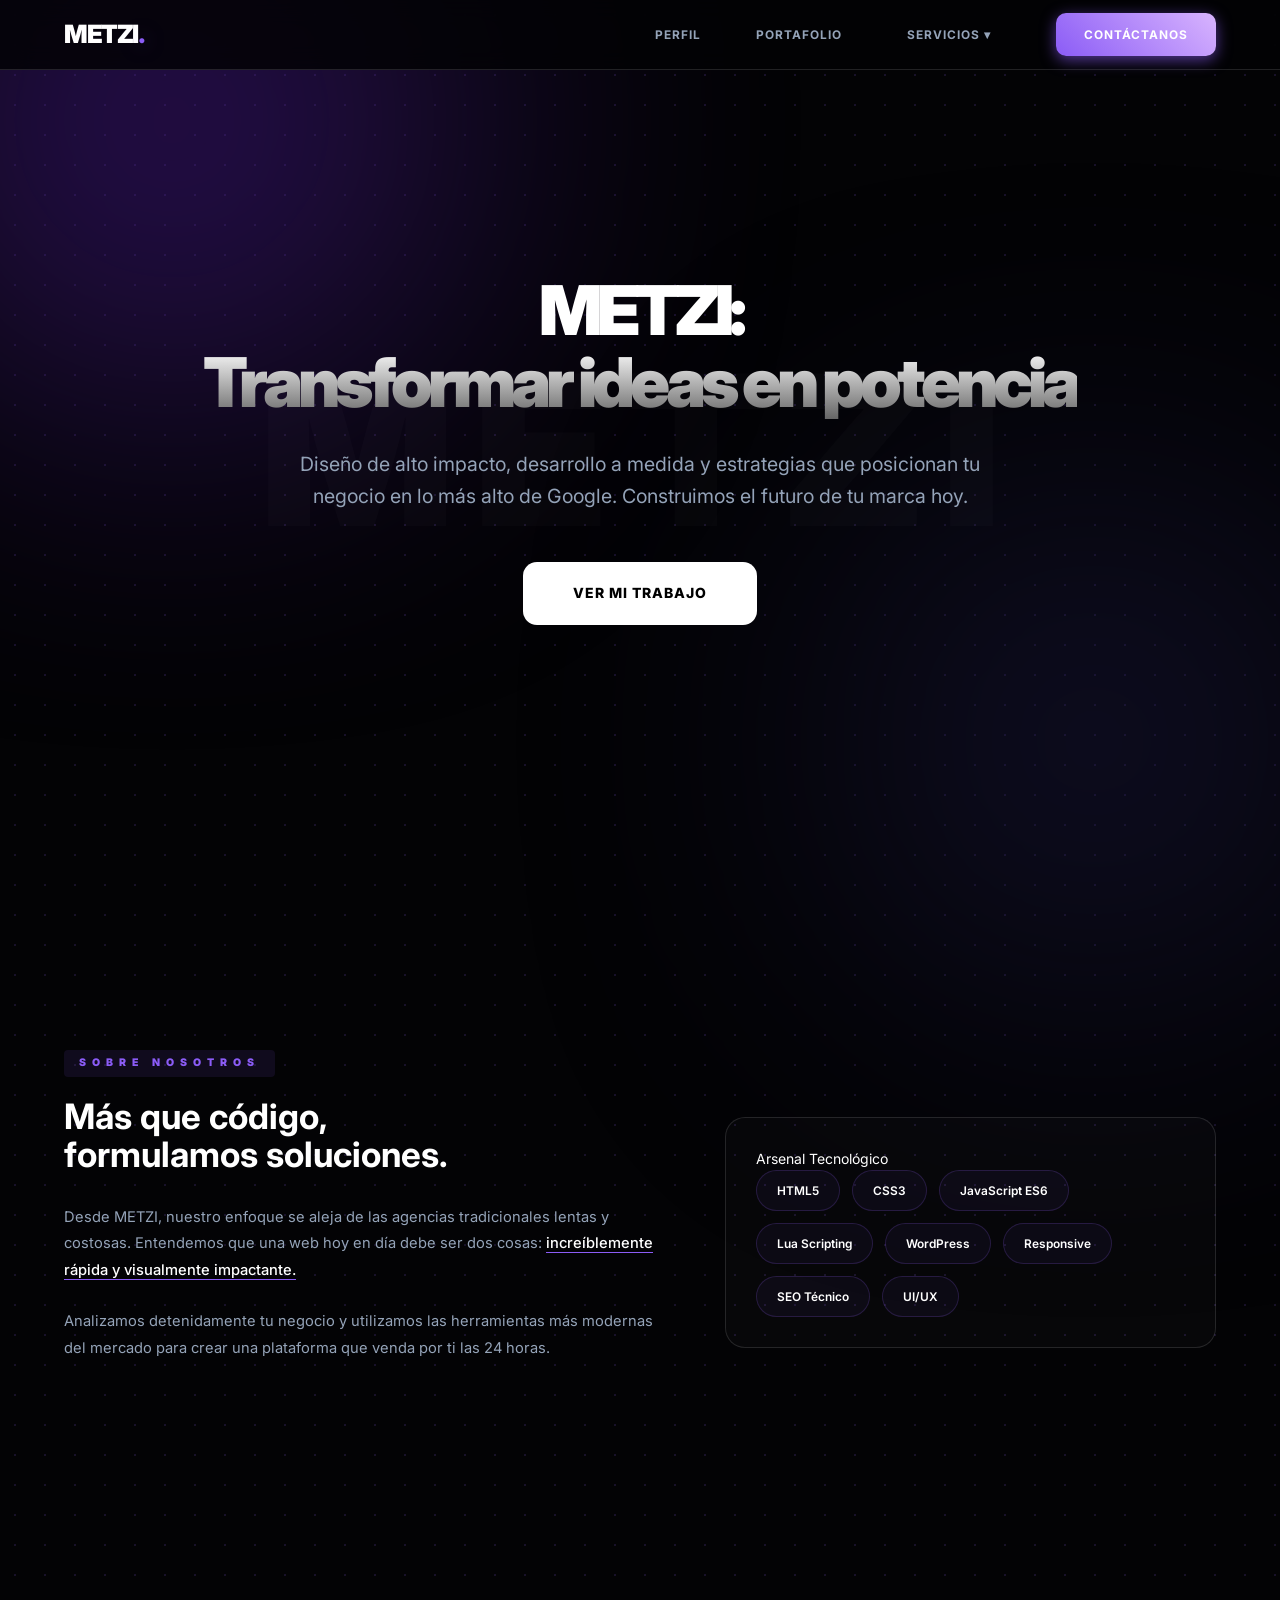
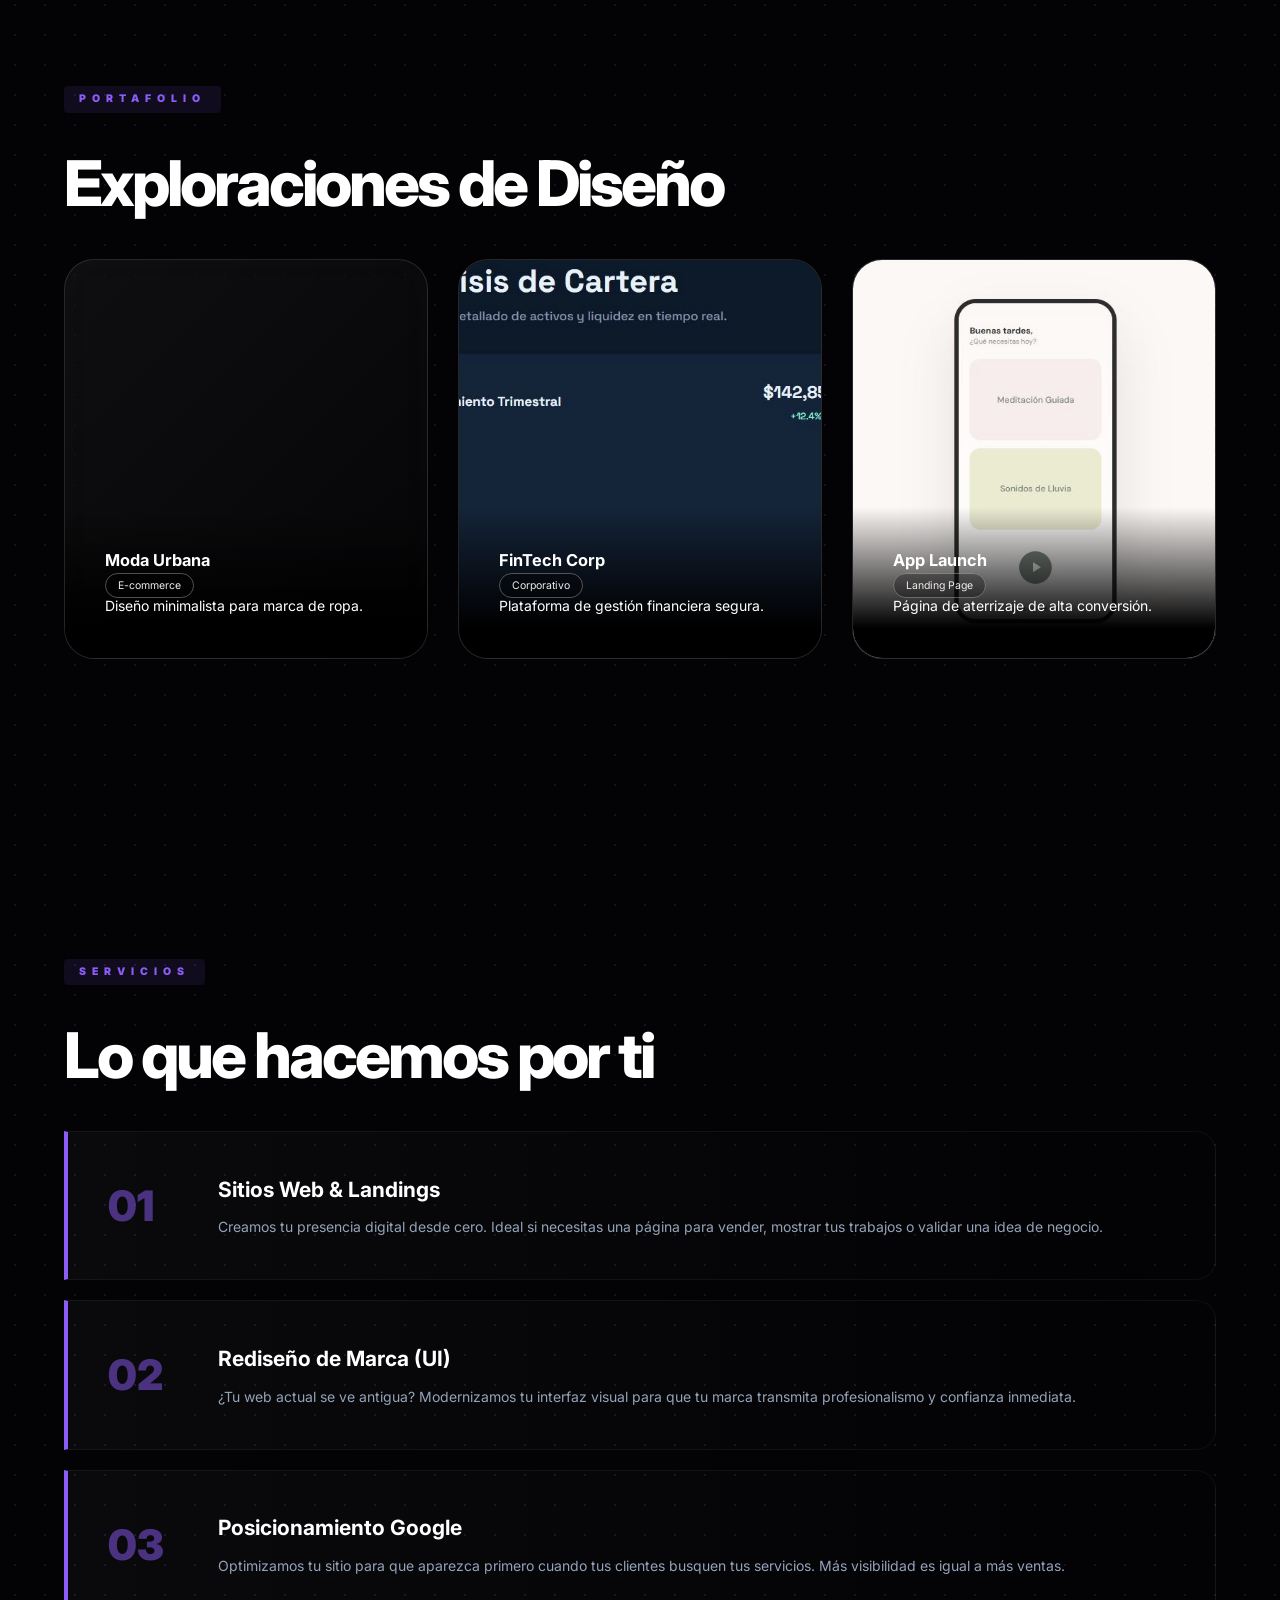
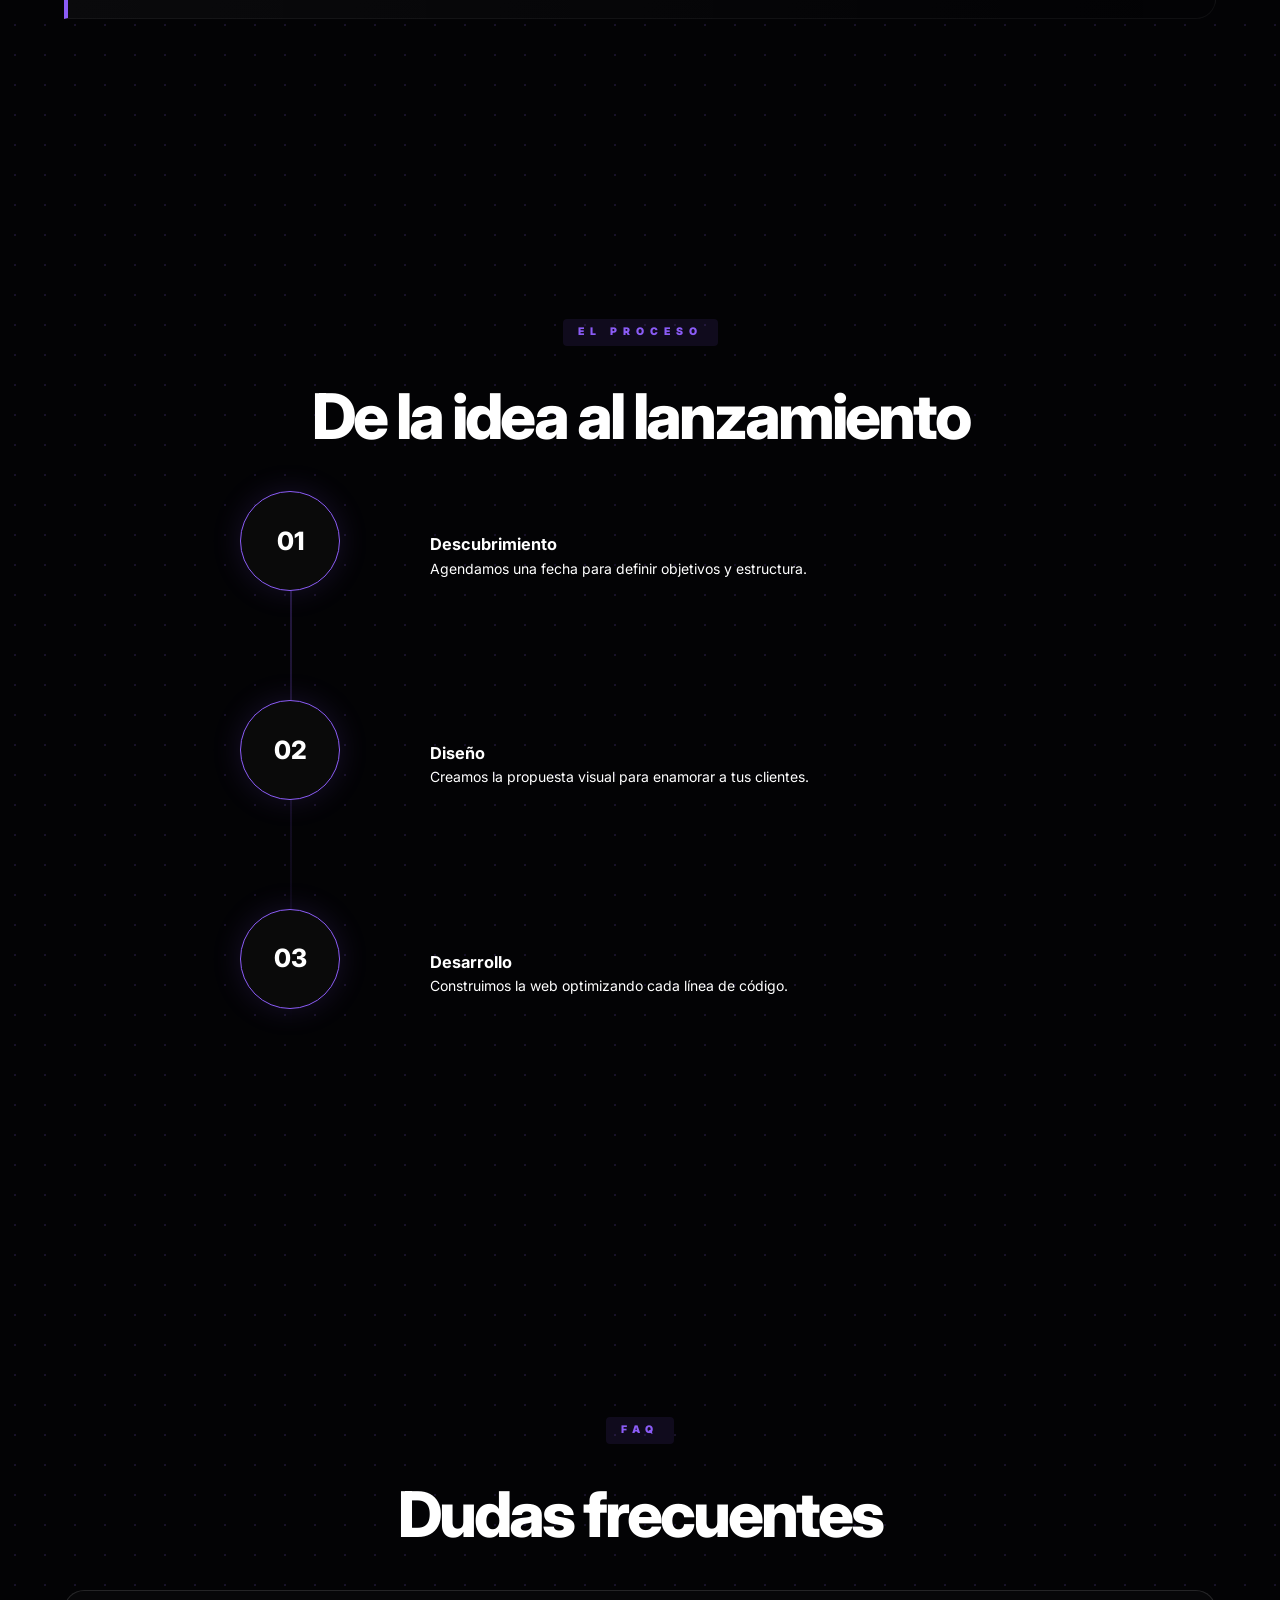
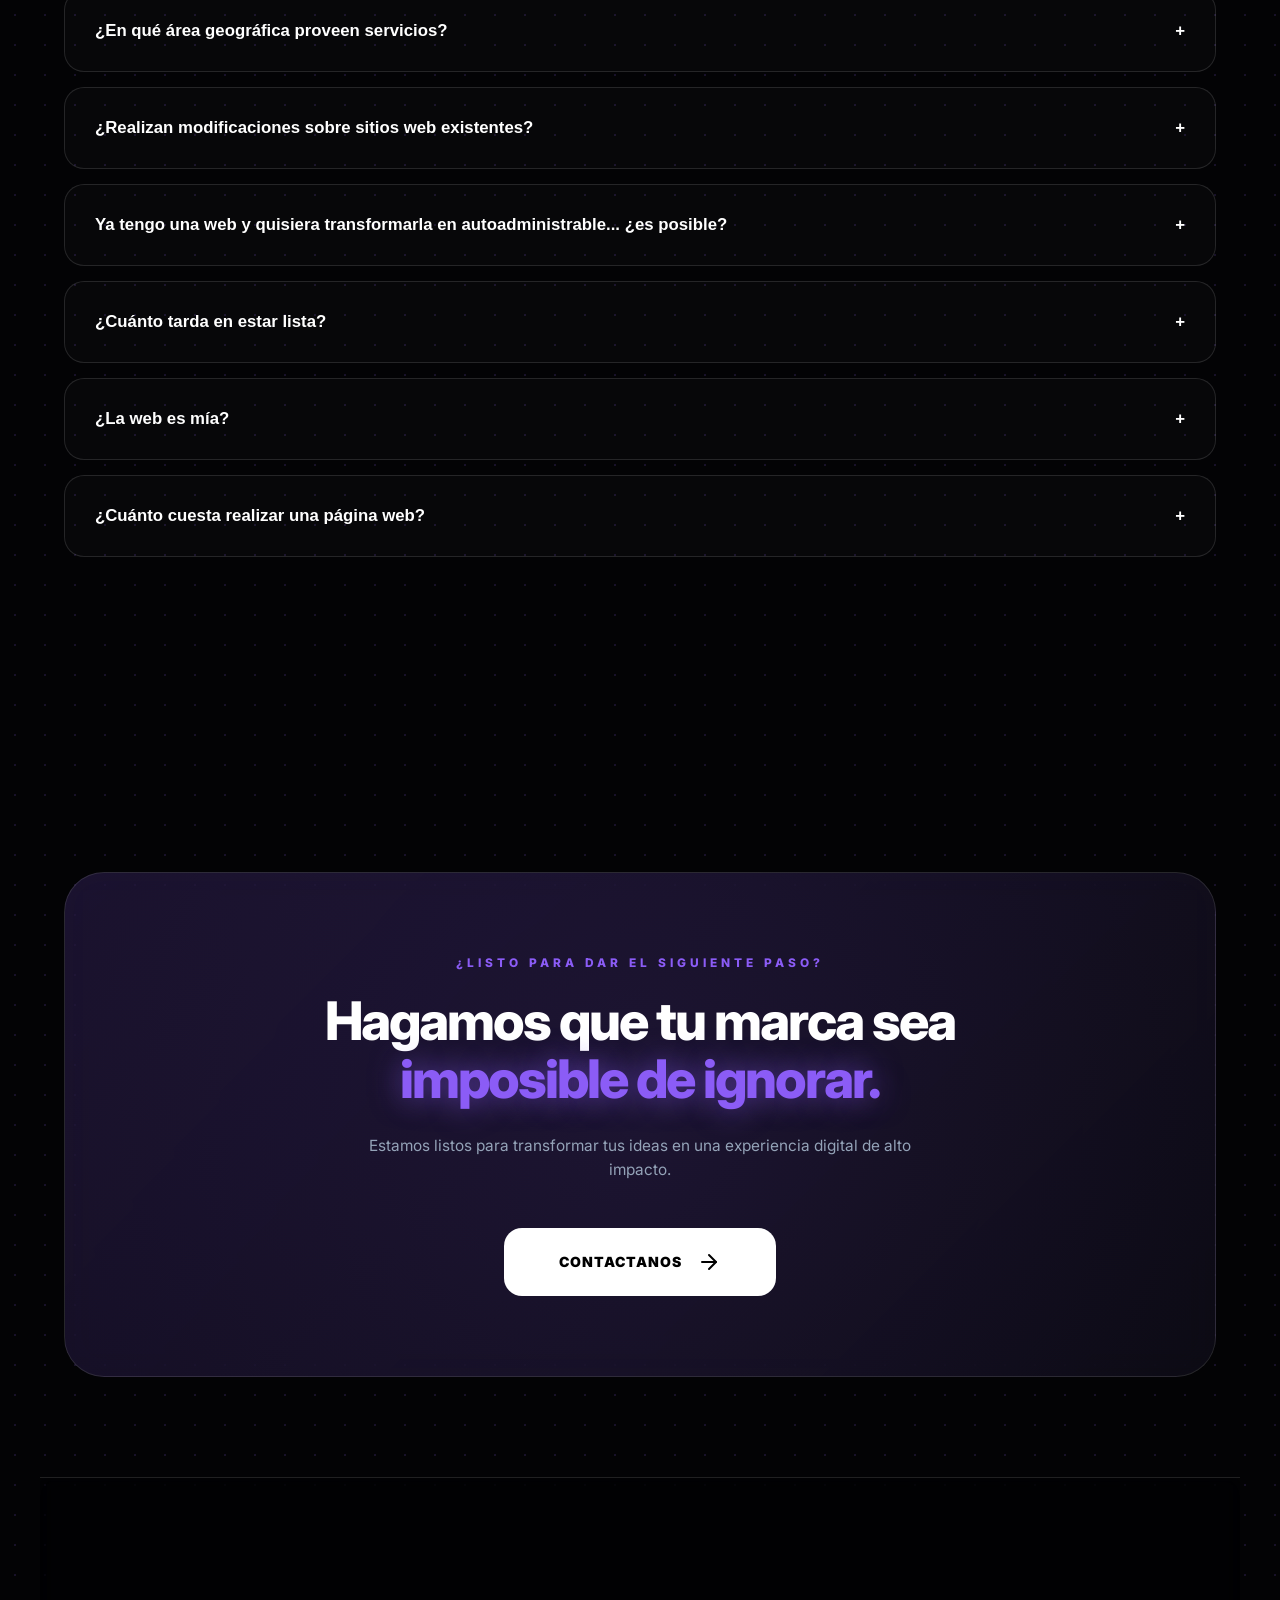
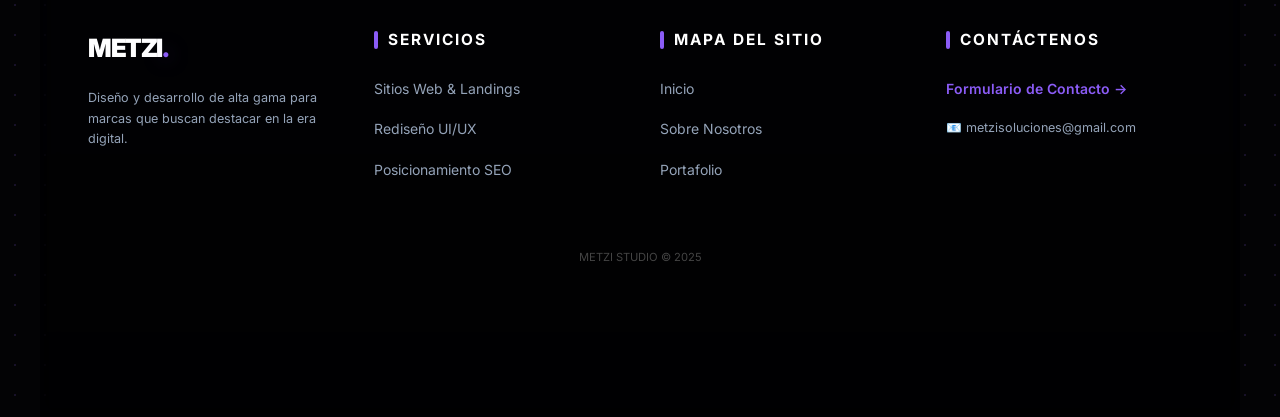
==== commit dddf4698: "Add files via upload" ====
--- a/index.html
+++ b/index.html
@@ -39,7 +39,7 @@
 
     <section class="hero">
         <h1>METZI: <br> Transformar ideas en potencia </h1>
-        <p>Diseño de alto impacto, desarrollo a medida y estrategias que posicionan tu marca en lo más alto de Google. Construimos el futuro de tu negocio hoy.</p>
+        <p>Diseño de alto impacto, desarrollo a medida y estrategias que posicionan tu negocio en lo más alto de Google. Construimos el futuro de tu marca hoy.</p>
         <a href="#proyectos" class="btn-primary">Ver mi trabajo</a>
     </section>
 
@@ -321,5 +321,4 @@
         });
     </script>
 </body>
-
-</html>
+</html>
--- a/style.css
+++ b/style.css
@@ -381,6 +381,26 @@
     background: rgba(0,0,0,0.3);
 }
 
+/* Imagen para el proyecto de Moda Urbana */
+.p1 {
+    background-image: url('moda-urbana.png');
+    background-size: cover;
+    background-position: center;
+}
+
+/* Agregamos placeholders para los otros dos para que no se vean vacíos */
+.p2 {
+    background-image: url('fintech.png');
+    background-size: cover;
+    background-position: center;
+}
+
+.p3 {
+    background-image: url('applaunch.png');
+    background-size: cover;
+    background-position: center;
+}
+
 /* --- WORKFLOW --- */
 .workflow-container { position: relative; max-width: 800px; margin: 0 auto; }
 .workflow-container::before { content: ''; position: absolute; left: 50px; top: 0; bottom: 0; width: 2px; background: linear-gradient(to bottom, var(--accent), transparent); z-index: 0; opacity: 0.3; }
@@ -606,4 +626,31 @@
         justify-content: center;
         padding: 18px 30px;
     }
+}
+/* --- OPTIMIZACIÓN MÓVIL EXTREMA --- */
+@media (max-width: 480px) {
+    /* Ocultamos los enlaces de texto del menú */
+    .menu a:not(.nav-btn), 
+    .menu .dropdown {
+        display: none !important;
+    }
+
+    /* Aseguramos que el botón de contacto se vea bien y centrado */
+    .menu {
+        gap: 0;
+    }
+
+    .nav-btn {
+        padding: 8px 15px; /* Un poco más pequeño para que no ocupe todo */
+        font-size: 0.8rem;
+    }
+
+    /* Opcional: Ajustamos el logo para que no choque */
+    nav {
+        padding: 15px 20px;
+    }
+    
+    .logo {
+        font-size: 1.2rem;
+    }
 }
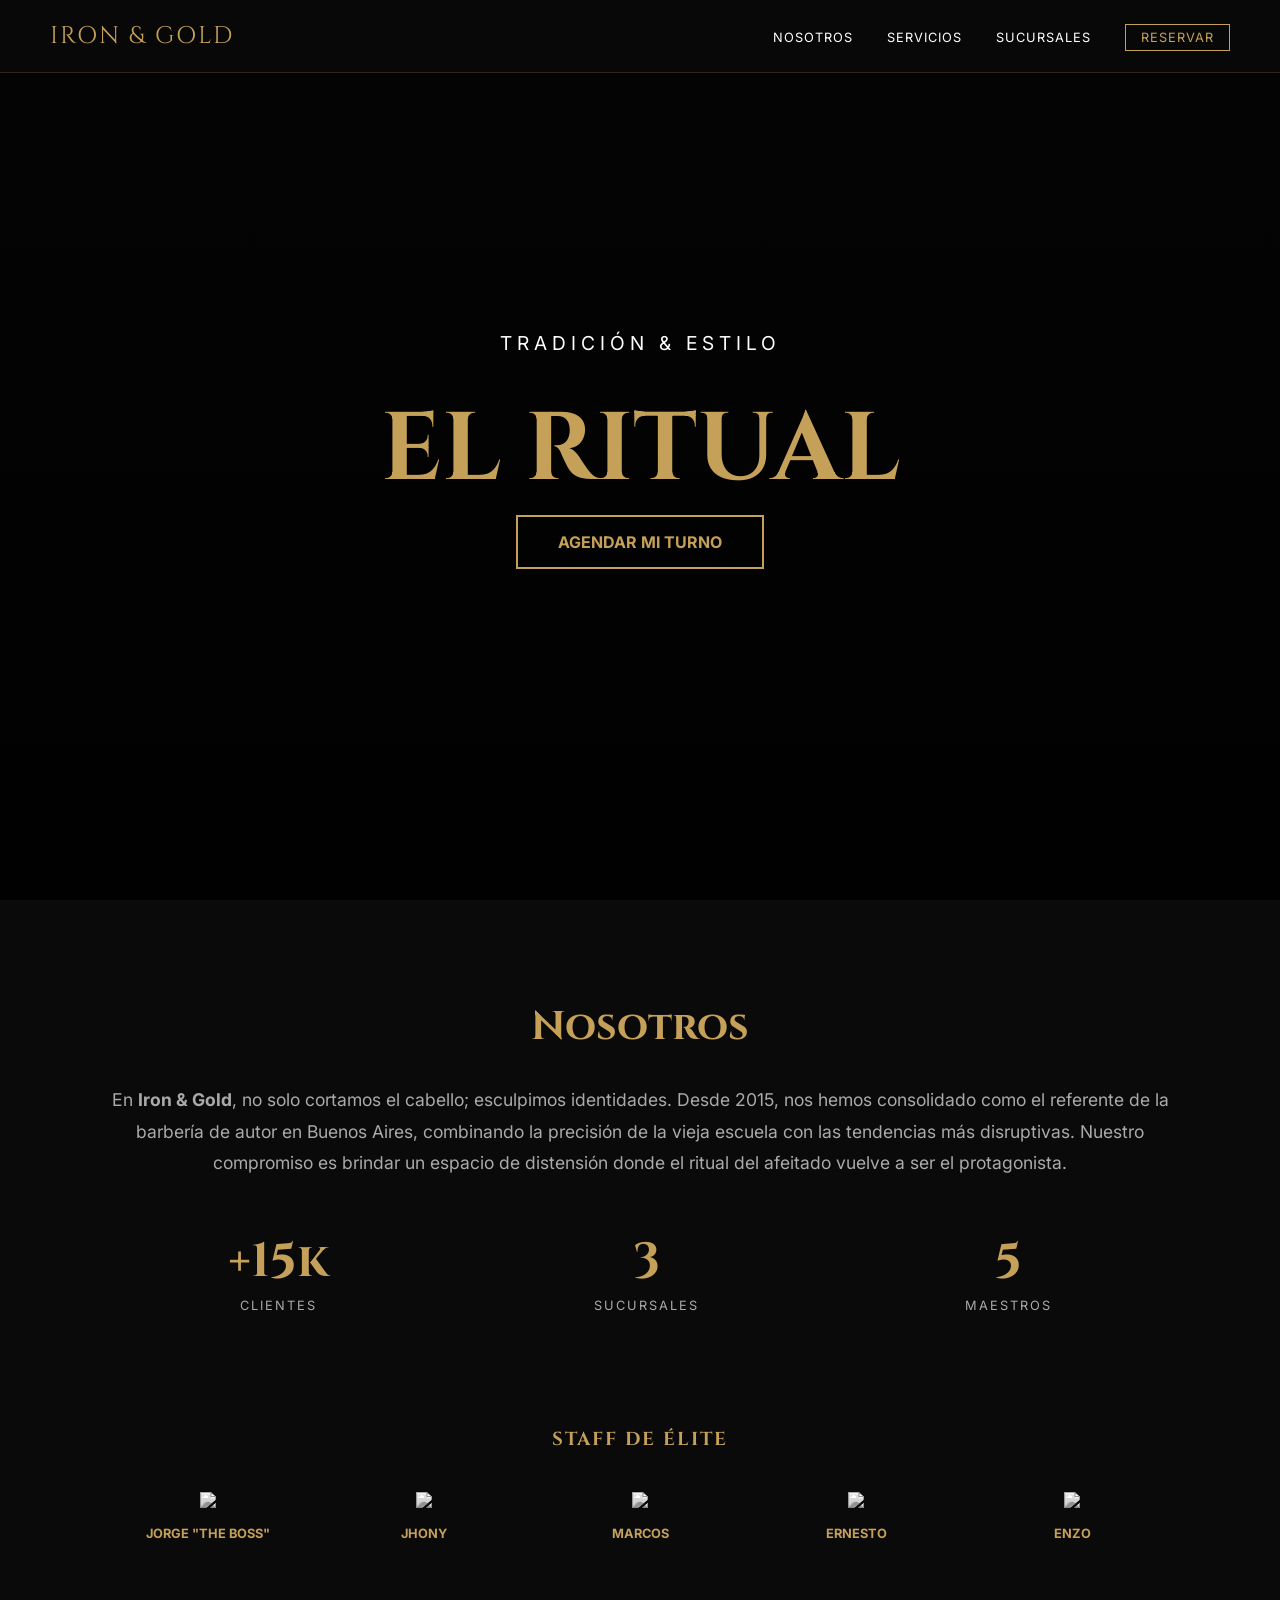
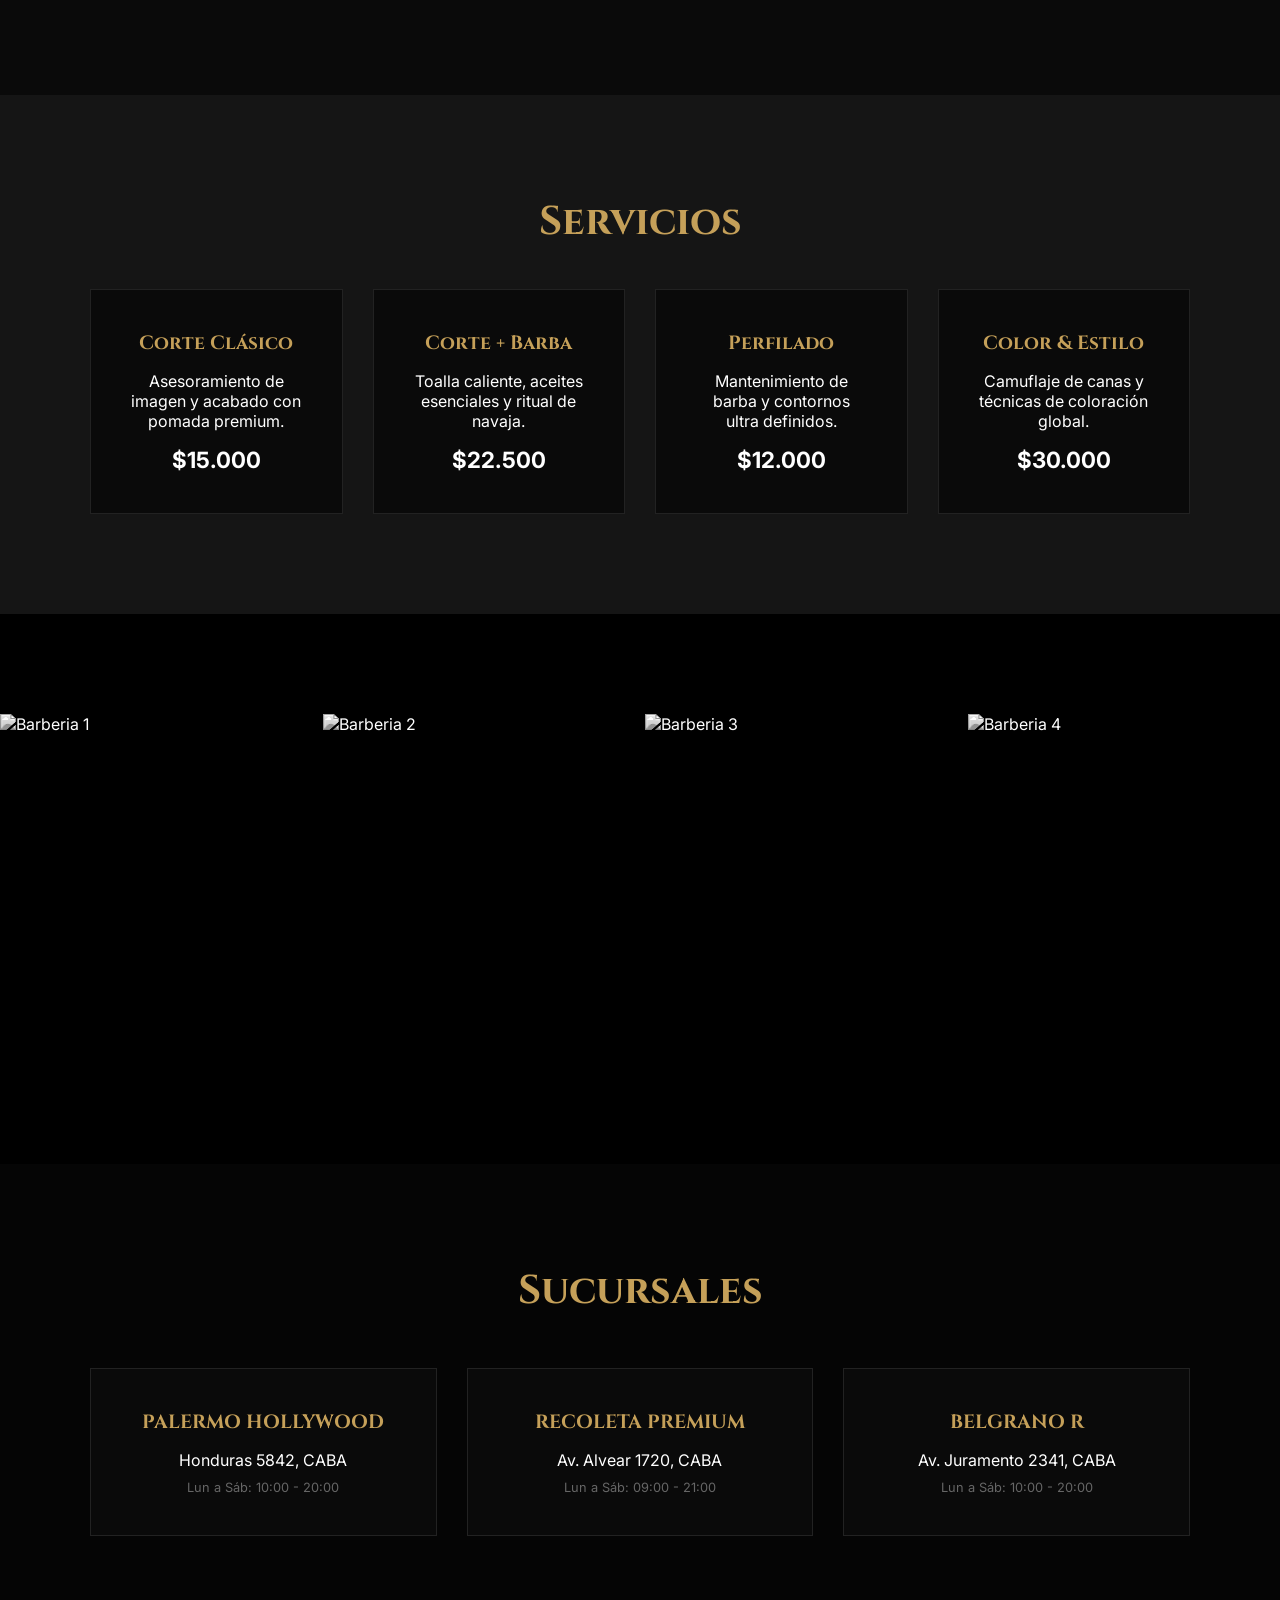
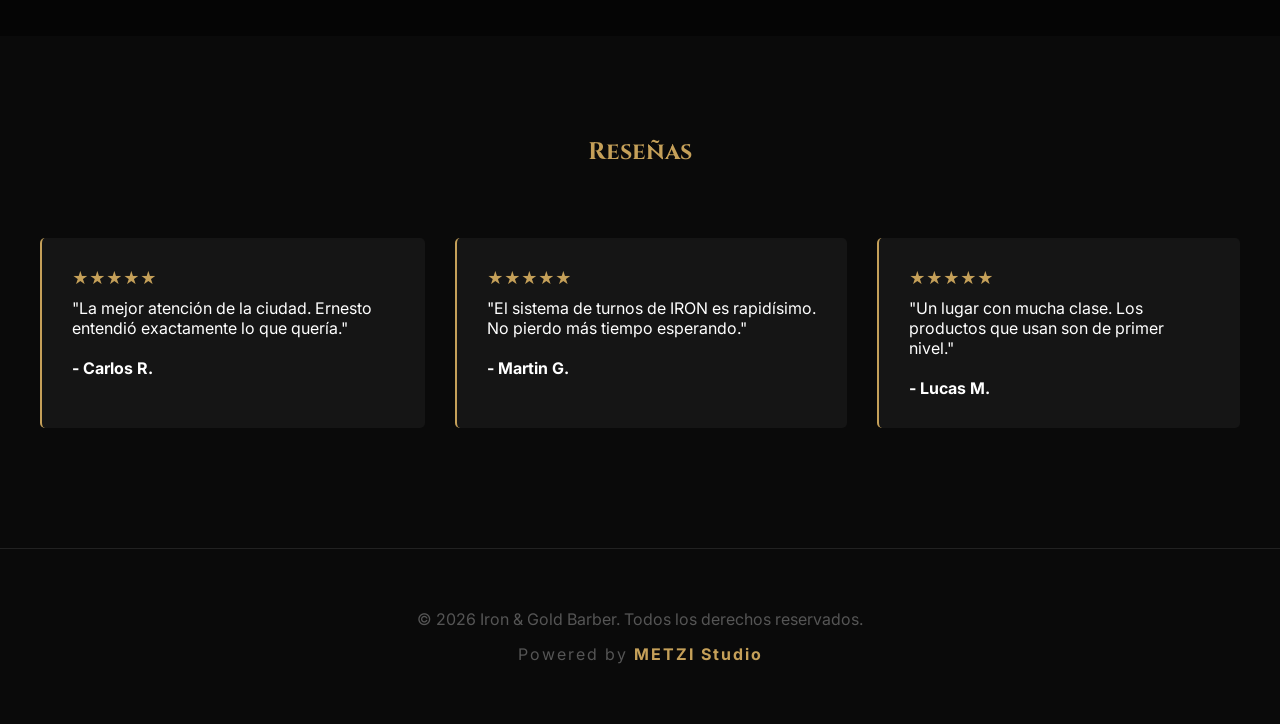
==== commit ff3967dc: "Add files via upload" ====
--- a/index.html
+++ b/index.html
@@ -3,322 +3,217 @@
 <head>
     <meta charset="UTF-8">
     <meta name="viewport" content="width=device-width, initial-scale=1.0">
-    <title>METZI | Digital Studio</title>
-    <link rel="preconnect" href="https://fonts.googleapis.com">
-    <link rel="preconnect" href="https://fonts.gstatic.com" crossorigin>
-    <link href="https://fonts.googleapis.com/css2?family=Inter:wght@300;400;500;600;800&display=swap" rel="stylesheet">
-    
-    <link rel="stylesheet" href="style.css">
+    <title>Iron & Gold | Barbería de Autor</title>
+    <link href="https://fonts.googleapis.com/css2?family=Cinzel:wght@700&family=Inter:wght@300;400;700&display=swap" rel="stylesheet">
+    <style>
+        :root {
+            --gold: #c5a059;
+            --dark: #0a0a0a;
+            --grey: #151515;
+            --white: #ffffff;
+        }
+
+        * { margin: 0; padding: 0; box-sizing: border-box; }
+        body { background: var(--dark); color: var(--white); font-family: 'Inter', sans-serif; scroll-behavior: smooth; }
+
+        /* --- NAVEGACIÓN --- */
+        nav {
+            padding: 20px 50px;
+            display: flex;
+            justify-content: space-between;
+            align-items: center;
+            position: fixed;
+            width: 100%;
+            z-index: 1000;
+            background: rgba(10, 10, 10, 0.8);
+            backdrop-filter: blur(10px);
+            border-bottom: 1px solid rgba(197, 160, 89, 0.2);
+        }
+        .logo { font-family: 'Cinzel', serif; color: var(--gold); font-size: 1.5rem; letter-spacing: 2px; text-decoration: none; }
+        .nav-links a { color: white; text-decoration: none; margin-left: 30px; font-size: 0.8rem; text-transform: uppercase; letter-spacing: 1px; transition: 0.3s; }
+        .nav-links a:hover { color: var(--gold); }
+
+        /* --- HERO --- */
+        section.hero {
+            height: 100vh;
+            background: linear-gradient(rgba(0,0,0,0.6), rgba(0,0,0,0.9)), url('https://images.unsplash.com/photo-1585747860715-2ba37e788b70?w=1600');
+            background-size: cover; background-position: center;
+            display: flex; flex-direction: column; justify-content: center; align-items: center; text-align: center;
+        }
+        .hero h1 { font-family: 'Cinzel', serif; font-size: clamp(3rem, 10vw, 6rem); color: var(--gold); }
+        .hero p { font-size: 1.2rem; letter-spacing: 5px; text-transform: uppercase; margin-bottom: 30px; }
+
+        .cta-btn {
+            padding: 15px 40px;
+            border: 2px solid var(--gold);
+            color: var(--gold);
+            text-decoration: none;
+            font-weight: bold;
+            transition: 0.4s;
+        }
+        .cta-btn:hover { background: var(--gold); color: black; }
+
+        /* --- NOSOTROS & EQUIPO --- */
+        .about { padding: 100px 20px; max-width: 1100px; margin: auto; text-align: center; }
+        .about h2 { font-family: 'Cinzel'; color: var(--gold); font-size: 2.5rem; margin-bottom: 30px; }
+        .about p { color: #aaa; font-size: 1.1rem; line-height: 1.8; margin-bottom: 50px; }
+
+        .stats { display: flex; justify-content: space-around; flex-wrap: wrap; gap: 30px; margin-bottom: 60px; }
+        .stat-item h3 { font-size: 3rem; color: var(--gold); font-family: 'Cinzel'; }
+        .stat-item p { text-transform: uppercase; font-size: 0.8rem; letter-spacing: 2px; }
+
+        .barber-item p { font-size: 0.8rem; margin-top: 10px; font-weight: bold; text-transform: uppercase; color: var(--gold); }
+        .barber-item img { filter: grayscale(1); transition: 0.5s; }
+        .barber-item:hover img { filter: grayscale(0); transform: translateY(-5px); }
+
+        /* --- SERVICIOS --- */
+        .services { background: var(--grey); padding: 100px 20px; text-align: center; }
+        .service-list { max-width: 1100px; margin: 40px auto 0; display: grid; grid-template-columns: repeat(auto-fit, minmax(250px, 1fr)); gap: 30px; }
+        .s-card { border: 1px solid #222; padding: 40px; transition: 0.3s; background: #0a0a0a; }
+        .s-card:hover { border-color: var(--gold); transform: translateY(-10px); }
+        .s-card h4 { font-family: 'Cinzel'; color: var(--gold); margin-bottom: 15px; font-size: 1.2rem; }
+        .s-price { display: block; margin-top: 15px; font-weight: bold; font-size: 1.4rem; color: #fff; }
+
+        /* --- GALERIA --- */
+        .gallery { padding: 100px 0; display: grid; grid-template-columns: repeat(4, 1fr); gap: 10px; background: #000; }
+        .gallery img { width: 100%; height: 350px; object-fit: cover; filter: grayscale(1); transition: 0.7s; cursor: pointer; }
+        .gallery img:hover { filter: grayscale(0); z-index: 10; }
+
+        /* --- RESEÑAS --- */
+        .reviews { padding: 100px 20px; text-align: center; }
+        .review-grid { display: flex; overflow-x: auto; gap: 30px; padding: 20px; scrollbar-width: none; }
+        .review-card { background: var(--grey); min-width: 300px; padding: 30px; border-radius: 5px; text-align: left; border-left: 2px solid var(--gold); }
+        .stars { color: var(--gold); margin-bottom: 10px; }
+
+        /* --- FOOTER --- */
+        footer { padding: 60px 20px; text-align: center; border-top: 1px solid #222; color: #555; }
+        footer strong { color: var(--gold); }
+
+        @media (max-width: 768px) {
+            .gallery { grid-template-columns: repeat(2, 1fr); }
+            nav { padding: 20px; }
+            .nav-links { display: none; }
+            .hero h1 { font-size: 3.5rem; }
+        }
+    </style>
 </head>
 <body>
 
-    <div class="ambient-light">
-        <div class="orb orb-1"></div>
-        <div class="orb orb-2"></div>
-        <div class="orb orb-3"></div>
-    </div>
-
     <nav>
-    <a href="index.html" class="logo">METZI<span>.</span></a>
-    <div class="menu">
-        <a href="index.html#perfil">Perfil</a>
-        <a href="index.html#proyectos">Portafolio</a>
+        <a href="#" class="logo">IRON & GOLD</a>
+        <div class="nav-links">
+            <a href="#nosotros">Nosotros</a>
+            <a href="#servicios">Servicios</a>
+            <a href="#sucursales">Sucursales</a>
+            <a href="turnos.html" style="color: var(--gold); border: 1px solid var(--gold); padding: 5px 15px;">Reservar</a>
+        </div>
+    </nav>
+
+    <section class="hero">
+        <p>Tradición & Estilo</p>
+        <h1>EL RITUAL</h1>
+        <a href="turnos.html" class="cta-btn">AGENDAR MI TURNO</a>
+    </section>
+
+    <section class="about" id="nosotros">
+        <h2>Nosotros</h2>
+        <p>En <strong>Iron & Gold</strong>, no solo cortamos el cabello; esculpimos identidades. Desde 2015, nos hemos consolidado como el referente de la barbería de autor en Buenos Aires, combinando la precisión de la vieja escuela con las tendencias más disruptivas. Nuestro compromiso es brindar un espacio de distensión donde el ritual del afeitado vuelve a ser el protagonista.</p>
         
-        <div class="dropdown">
-            <a href="#servicios" class="dropdown-trigger">Servicios ▾</a>
-            <div class="dropdown-content">
-                <a href="webs.html">Sitios Web</a>
-                <a href="ui.html">Diseño UI/UX</a>
-                <a href="seo.html">Posicionamiento SEO</a>
-            </div>
-        </div>
-
-        <a href="contact.html" class="nav-btn">Contáctanos</a>
-    </div>
-    </nav>
-
-    <section class="hero">
-        <h1>METZI: <br> Transformar ideas en potencia </h1>
-        <p>Diseño de alto impacto, desarrollo a medida y estrategias que posicionan tu negocio en lo más alto de Google. Construimos el futuro de tu marca hoy.</p>
-        <a href="#proyectos" class="btn-primary">Ver mi trabajo</a>
-    </section>
-
-    <section id="perfil" class="container reveal">
-        <span class="section-title">Sobre Nosotros</span>
-        <div class="about-grid">
-            <div class="about-text">
-                <h2 style="font-size: 2.5rem; margin-bottom: 30px; line-height: 1.1;">Más que código,<br>formulamos soluciones.</h2>
-                <p>Desde METZI, nuestro enfoque se aleja de las agencias tradicionales lentas y costosas. Entendemos que una web hoy en día debe ser dos cosas: <span class="about-highlight">increíblemente rápida y visualmente impactante.</span></p>
-                <p>Analizamos detenidamente tu negocio y utilizamos las herramientas más modernas del mercado para crear una plataforma que venda por ti las 24 horas.</p>
-            </div>
-            <div class="skills-box">
-                <div class="skills-header">Arsenal Tecnológico</div>
-                <div class="skills-list">
-                    <div class="skill-tag">HTML5</div>
-                    <div class="skill-tag">CSS3</div>
-                    <div class="skill-tag">JavaScript ES6</div>
-                    <div class="skill-tag">Lua Scripting</div>
-                    <div class="skill-tag">WordPress</div>
-                    <div class="skill-tag">Responsive</div>
-                    <div class="skill-tag">SEO Técnico</div>
-                    <div class="skill-tag">UI/UX</div>
-                </div>
-            </div>
-        </div>
-    </section>
-
-<section id="proyectos" class="container reveal portfolio-section">
-    <div class="section-header">
-        <span class="section-title">Portafolio</span>
-        <h2 class="title-accent">Exploraciones de Diseño</h2>
-    </div>
-    
-    <div class="project-grid">
-        
-        <div class="project-card">
-            <div class="project-img p1"></div> <div class="project-overlay">
-                <div class="project-info">
-                    <div class="project-header">
-                        <h3>Moda Urbana</h3>
-                        <span class="p-tag">E-commerce</span>
-                    </div>
-                    <p class="project-desc">Diseño minimalista para marca de ropa.</p>
-                </div>
-            </div>
-        </div>
-
-        <div class="project-card">
-            <div class="project-img p2"></div>
-            <div class="project-overlay">
-                <div class="project-info">
-                    <div class="project-header">
-                        <h3>FinTech Corp</h3>
-                        <span class="p-tag">Corporativo</span>
-                    </div>
-                    <p class="project-desc">Plataforma de gestión financiera segura.</p>
-                </div>
-            </div>
-        </div>
-
-        <div class="project-card">
-            <div class="project-img p3"></div>
-            <div class="project-overlay">
-                <div class="project-info">
-                    <div class="project-header">
-                        <h3>App Launch</h3>
-                        <span class="p-tag">Landing Page</span>
-                    </div>
-                    <p class="project-desc">Página de aterrizaje de alta conversión.</p>
-                </div>
-            </div>
-        </div>
-        
-    </div>
-</section>
-
-<section id="servicios" class="container reveal">
-    <span class="section-title">Servicios</span>
-    <div class="section-header">
-        <h2>Lo que hacemos por ti</h2>
-    </div>
-    
-    <div class="services-grid">
-        
-        <a href="webs.html" style="text-decoration: none; cursor: pointer;">
-            <div class="service-item glass-card">
-                <div class="service-icon">01</div>
-                <div class="service-text">
-                    <h3 style="font-size: 1.5rem; margin-bottom: 10px; color: #fff;">Sitios Web & Landings</h3>
-                    <p style="color: var(--text-sec);">Creamos tu presencia digital desde cero. Ideal si necesitas una página para vender, mostrar tus trabajos o validar una idea de negocio.</p>
-                </div>
-            </div>
-        </a>
-
-        <a href="ui.html" style="text-decoration: none; cursor: pointer;">
-            <div class="service-item glass-card">
-                <div class="service-icon">02</div>
-                <div class="service-text">
-                    <h3 style="font-size: 1.5rem; margin-bottom: 10px; color: #fff;">Rediseño de Marca (UI)</h3>
-                    <p style="color: var(--text-sec);">¿Tu web actual se ve antigua? Modernizamos tu interfaz visual para que tu marca transmita profesionalismo y confianza inmediata.</p>
-                </div>
-            </div>
-        </a>
-
-        <a href="seo.html" style="text-decoration: none; cursor: pointer;">
-            <div class="service-item glass-card">
-                <div class="service-icon">03</div>
-                <div class="service-text">
-                    <h3 style="font-size: 1.5rem; margin-bottom: 10px; color: #fff;">Posicionamiento Google</h3>
-                    <p style="color: var(--text-sec);">Optimizamos tu sitio para que aparezca primero cuando tus clientes busquen tus servicios. Más visibilidad es igual a más ventas.</p>
-                </div>
-            </div>
-        </a>
-
-    </div>
-</section>
-    <section class="container reveal">
-        <div class="section-header" style="text-align: center;">
-            <span class="section-title">El Proceso</span>
-            <h2>De la idea al lanzamiento</h2>
-        </div>
-        <div class="workflow-container">
-            <div class="workflow-step">
-                <div class="step-number">01</div>
-                <div class="step-content glass-card">
-                    <h3>Descubrimiento</h3>
-                    <p>Agendamos una fecha para definir objetivos y estructura.</p>
-                </div>
-            </div>
-            <div class="workflow-step">
-                <div class="step-number">02</div>
-                <div class="step-content glass-card">
-                    <h3>Diseño</h3>
-                    <p>Creamos la propuesta visual para enamorar a tus clientes.</p>
-                </div>
-            </div>
-            <div class="workflow-step">
-                <div class="step-number">03</div>
-                <div class="step-content glass-card">
-                    <h3>Desarrollo</h3>
-                    <p>Construimos la web optimizando cada línea de código.</p>
-                </div>
-            </div>
-        </div>
-    </section>
-
-    <section id="faq" class="container reveal">
-        <div class="section-header" style="text-align: center;">
-            <span class="section-title">FAQ</span>
-            <h2>Dudas frecuentes</h2>
-        </div>
-
-            <div class="faq-item">
-                <button class="faq-question">
-                    ¿En qué área geográfica proveen servicios?
-                    <span>+</span>
-                </button>
-                <div class="faq-answer">
-                    Al ser un estudio digital, no tenemos fronteras. Brindamos servicios a clientes en toda Argentina y el resto del mundo de habla hispana, coordinando todo mediante reuniones virtuales y herramientas de gestión online.
-                </div>
-            </div>
-
-            <div class="faq-item">
-                <button class="faq-question">
-                    ¿Realizan modificaciones sobre sitios web existentes?
-                    <span>+</span>
-                </button>
-                <div class="faq-answer">
-                    Sí, realizamos auditorías y rediseños. Si ya tienes una web pero se ve antigua o es lenta, podemos trabajar sobre ella para modernizar su estética y mejorar su rendimiento técnico sin que pierdas tu contenido actual.
-                </div>
-            </div>
-
-            <div class="faq-item">
-                <button class="faq-question">
-                    Ya tengo una web y quisiera transformarla en autoadministrable... ¿es posible?
-                    <span>+</span>
-                </button>
-                <div class="faq-answer">
-                    Es una de nuestras especialidades. Podemos migrar tu sitio estático a un sistema autoadministrable (como WordPress), permitiéndote gestionar textos, imágenes y noticias de forma autónoma sin depender de un programador para cambios menores.
-                </div>
-            </div>
-
-            <div class="faq-item">
-                <button class="faq-question">
-                    ¿Cuánto tarda en estar lista?
-                    <span>+</span>
-                </button>
-                <div class="faq-answer">
-                    El promedio es de 5 a 14 días, dependiendo de la complejidad.
-                </div>
-            </div>
-
-            <div class="faq-item">
-                <button class="faq-question">
-                    ¿La web es mía?
-                    <span>+</span>
-                </button>
-                <div class="faq-answer">
-                    Sí, la web es 100% de tu propiedad una vez finalizada
-                </div>
-            </div>
-
-            <div class="faq-item">
-                <button class="faq-question">
-                    ¿Cuánto cuesta realizar una página web?
-                    <span>+</span>
-                </button>
-                <div class="faq-answer">
-                    Cada proyecto es único y su costo depende de la complejidad y funcionalidades requeridas. Sin embargo, para simplificar el proceso, puedes <a href="contact.html" style="color: var(--accent); text-decoration: underline;">ponerte en contacto</a> con nosotros: te haremos algunas preguntas clave y te presentaremos la propuesta más conveniente para tu negocio.
-                </div>
-            </div>
-    </section>
-
-<section class="final-cta reveal container">
-    <div class="cta-card">
-        <div class="cta-content">
-            <span class="cta-subtitle">¿Listo para dar el siguiente paso?</span>
-            <h2 class="cta-title">Hagamos que tu marca sea <br><span>imposible de ignorar.</span></h2>
-            <p class="cta-text">Estamos listos para transformar tus ideas en una experiencia digital de alto impacto.</p>
-            <a href="contact.html" class="cta-btn-giant">
-                CONTACTANOS
-                <svg width="24" height="24" viewBox="0 0 24 24" fill="none" stroke="currentColor" stroke-width="2" stroke-linecap="round" stroke-linejoin="round"><line x1="5" y1="12" x2="19" y2="12"></line><polyline points="12 5 19 12 12 19"></polyline></svg>
-            </a>
-        </div>
-    </div>
-</section>
-
-<footer id="contacto" class="container reveal">
-    <div class="footer-grid">
-        <div class="footer-col">
-            <a href="index.html" class="logo" style="margin-bottom: 20px; display: inline-block;">METZI<span>.</span></a>
-            <p style="color: var(--text-sec); font-size: 0.9rem; line-height: 1.6;">
-                Diseño y desarrollo de alta gama para marcas que buscan destacar en la era digital.
-            </p>
-        </div>
-
-        <div class="footer-col">
-            <h4>Servicios</h4>
-            <ul class="footer-links">
-                <li><a href="webs.html">Sitios Web & Landings</a></li>
-                <li><a href="ui.html">Rediseño UI/UX</a></li>
-                <li><a href="seo.html">Posicionamiento SEO</a></li>
-            </ul>
-        </div>
-
-        <div class="footer-col">
-            <h4>Mapa del Sitio</h4>
-            <ul class="footer-links">
-                <li><a href="index.html">Inicio</a></li>
-                <li><a href="index.html#perfil">Sobre Nosotros</a></li>
-                <li><a href="index.html#proyectos">Portafolio</a></li>
-            </ul>
-        </div>
-
-        <div class="footer-col">
-            <h4>Contáctenos</h4>
-            <ul class="footer-links" style="margin-bottom: 15px;">
-                <li><a href="contact.html" style="color: var(--accent); font-weight: 600;">Formulario de Contacto →</a></li>
-            </ul>            
-            <p style="color: var(--text-sec); margin-bottom: 10px; font-size: 0.9rem;">📧 metzisoluciones@gmail.com</p>
-            
-        </div>
-    </div>
-    <p style="text-align: center; margin-top: 50px; color: #444; font-size: 0.8rem;">METZI STUDIO © 2025</p>
-</footer>
-
-    <script>
-        const observer = new IntersectionObserver((entries) => {
-            entries.forEach(entry => {
-                if (entry.isIntersecting) entry.target.classList.add('active');
-            });
-        }, { threshold: 0.1 });
-        document.querySelectorAll('.reveal').forEach(el => observer.observe(el));
-
-        document.querySelectorAll('.faq-question').forEach(button => {
-            button.addEventListener('click', () => {
-                button.parentElement.classList.toggle('active');
-            });
-        });
-    </script>
+        <div class="stats">
+            <div class="stat-item"><h3>+15k</h3><p>Clientes</p></div>
+            <div class="stat-item"><h3>3</h3><p>Sucursales</p></div>
+            <div class="stat-item"><h3>5</h3><p>Maestros</p></div>
+        </div>
+
+        <h3 style="font-family: 'Cinzel'; color: var(--gold); margin-bottom: 40px; text-transform: uppercase; letter-spacing: 2px;">Staff de Élite</h3>
+        <div style="display: grid; grid-template-columns: repeat(auto-fit, minmax(150px, 1fr)); gap: 20px;">
+            <div class="barber-item"><img src="https://plus.unsplash.com/premium_photo-1664536392779-049ba8fde933?w=400&auto=format&fit=crop&q=60&ixlib=rb-4.1.0&ixid=M3wxMjA3fDB8MHxzZWFyY2h8MjV8fGhvbWJyZXxlbnwwfHwwfHx8MA%3D%3D" style="width:100%;"><p>Jorge "The Boss"</p></div>
+            <div class="barber-item"><img src="https://images.unsplash.com/photo-1507003211169-0a1dd7228f2d?w=200" style="width:100%;"><p>Jhony </p></div>
+            <div class="barber-item"><img src="https://images.unsplash.com/photo-1500648767791-00dcc994a43e?w=200" style="width:100%;"><p>Marcos </p></div>
+            <div class="barber-item"><img src="https://images.unsplash.com/photo-1533101585792-27f81a845550?w=400&auto=format&fit=crop&q=60&ixlib=rb-4.1.0&ixid=M3wxMjA3fDB8MHxzZWFyY2h8Nnx8aG9tYnJlJTIwYW5jaWFub3xlbnwwfHwwfHx8MA%3D%3D" style="width:100%;"><p>Ernesto </p></div>
+            <div class="barber-item"><img src="https://images.unsplash.com/photo-1506794778202-cad84cf45f1d?w=200" style="width:100%;"><p>Enzo </p></div>
+        </div>
+    </section>
+
+    <section class="services" id="servicios">
+        <h2 style="font-family: 'Cinzel'; color: var(--gold); font-size: 2.5rem;">Servicios</h2>
+        <div class="service-list">
+            <div class="s-card">
+                <h4>Corte Clásico</h4>
+                <p>Asesoramiento de imagen y acabado con pomada premium.</p>
+                <span class="s-price">$15.000</span>
+            </div>
+            <div class="s-card">
+                <h4>Corte + Barba</h4>
+                <p>Toalla caliente, aceites esenciales y ritual de navaja.</p>
+                <span class="s-price">$22.500</span>
+            </div>
+            <div class="s-card">
+                <h4>Perfilado</h4>
+                <p>Mantenimiento de barba y contornos ultra definidos.</p>
+                <span class="s-price">$12.000</span>
+            </div>
+            <div class="s-card">
+                <h4>Color & Estilo</h4>
+                <p>Camuflaje de canas y técnicas de coloración global.</p>
+                <span class="s-price">$30.000</span>
+            </div>
+        </div>
+    </section>
+
+    <section class="gallery">
+        <img src="https://images.unsplash.com/photo-1503951914875-452162b0f3f1?w=600" alt="Barberia 1">
+        <img src="https://images.unsplash.com/photo-1647140655214-e4a2d914971f?w=400&auto=format&fit=crop&q=60&ixlib=rb-4.1.0&ixid=M3wxMjA3fDB8MHxzZWFyY2h8N3x8YmFyYmVyfGVufDB8fDB8fHww" alt="Barberia 2">
+        <img src="https://images.unsplash.com/photo-1599351431202-1e0f0137899a?w=600" alt="Barberia 3">
+        <img src="https://plus.unsplash.com/premium_photo-1661645818605-61e1ef1f14e0?w=400&auto=format&fit=crop&q=60&ixlib=rb-4.1.0&ixid=M3wxMjA3fDB8MHxzZWFyY2h8MTd8fGJhcmJlcnxlbnwwfHwwfHx8MA%3D%3D" alt="Barberia 4">
+    </section>
+
+    <section id="sucursales" style="padding: 100px 20px; background: #050505; text-align: center;">
+        <h2 style="font-family: 'Cinzel'; color: var(--gold); margin-bottom: 50px; font-size: 2.5rem;">Sucursales</h2>
+        <div class="service-list">
+            <div class="s-card">
+                <h4>PALERMO HOLLYWOOD</h4>
+                <p>Honduras 5842, CABA</p>
+                <span style="font-size: 0.8rem; color: #666; margin-top: 10px; display: block;">Lun a Sáb: 10:00 - 20:00</span>
+            </div>
+            <div class="s-card">
+                <h4>RECOLETA PREMIUM</h4>
+                <p>Av. Alvear 1720, CABA</p>
+                <span style="font-size: 0.8rem; color: #666; margin-top: 10px; display: block;">Lun a Sáb: 09:00 - 21:00</span>
+            </div>
+            <div class="s-card">
+                <h4>BELGRANO R</h4>
+                <p>Av. Juramento 2341, CABA</p>
+                <span style="font-size: 0.8rem; color: #666; margin-top: 10px; display: block;">Lun a Sáb: 10:00 - 20:00</span>
+            </div>
+        </div>
+    </section>
+
+    <section class="reviews">
+        <h2 style="font-family: 'Cinzel'; color: var(--gold); margin-bottom: 50px;">Reseñas</h2>
+        <div class="review-grid">
+            <div class="review-card">
+                <div class="stars">★★★★★</div>
+                <p>"La mejor atención de la ciudad. Ernesto entendió exactamente lo que quería."</p>
+                <br><strong>- Carlos R.</strong>
+            </div>
+            <div class="review-card">
+                <div class="stars">★★★★★</div>
+                <p>"El sistema de turnos de IRON es rapidísimo. No pierdo más tiempo esperando."</p>
+                <br><strong>- Martin G.</strong>
+            </div>
+            <div class="review-card">
+                <div class="stars">★★★★★</div>
+                <p>"Un lugar con mucha clase. Los productos que usan son de primer nivel."</p>
+                <br><strong>- Lucas M.</strong>
+            </div>
+        </div>
+    </section>
+
+    <footer>
+        <p>© 2026 Iron & Gold Barber. Todos los derechos reservados.</p>
+        <p style="margin-top:15px; letter-spacing: 2px;">Powered by <strong>METZI Studio</strong></p>
+    </footer>
+
 </body>
 </html>
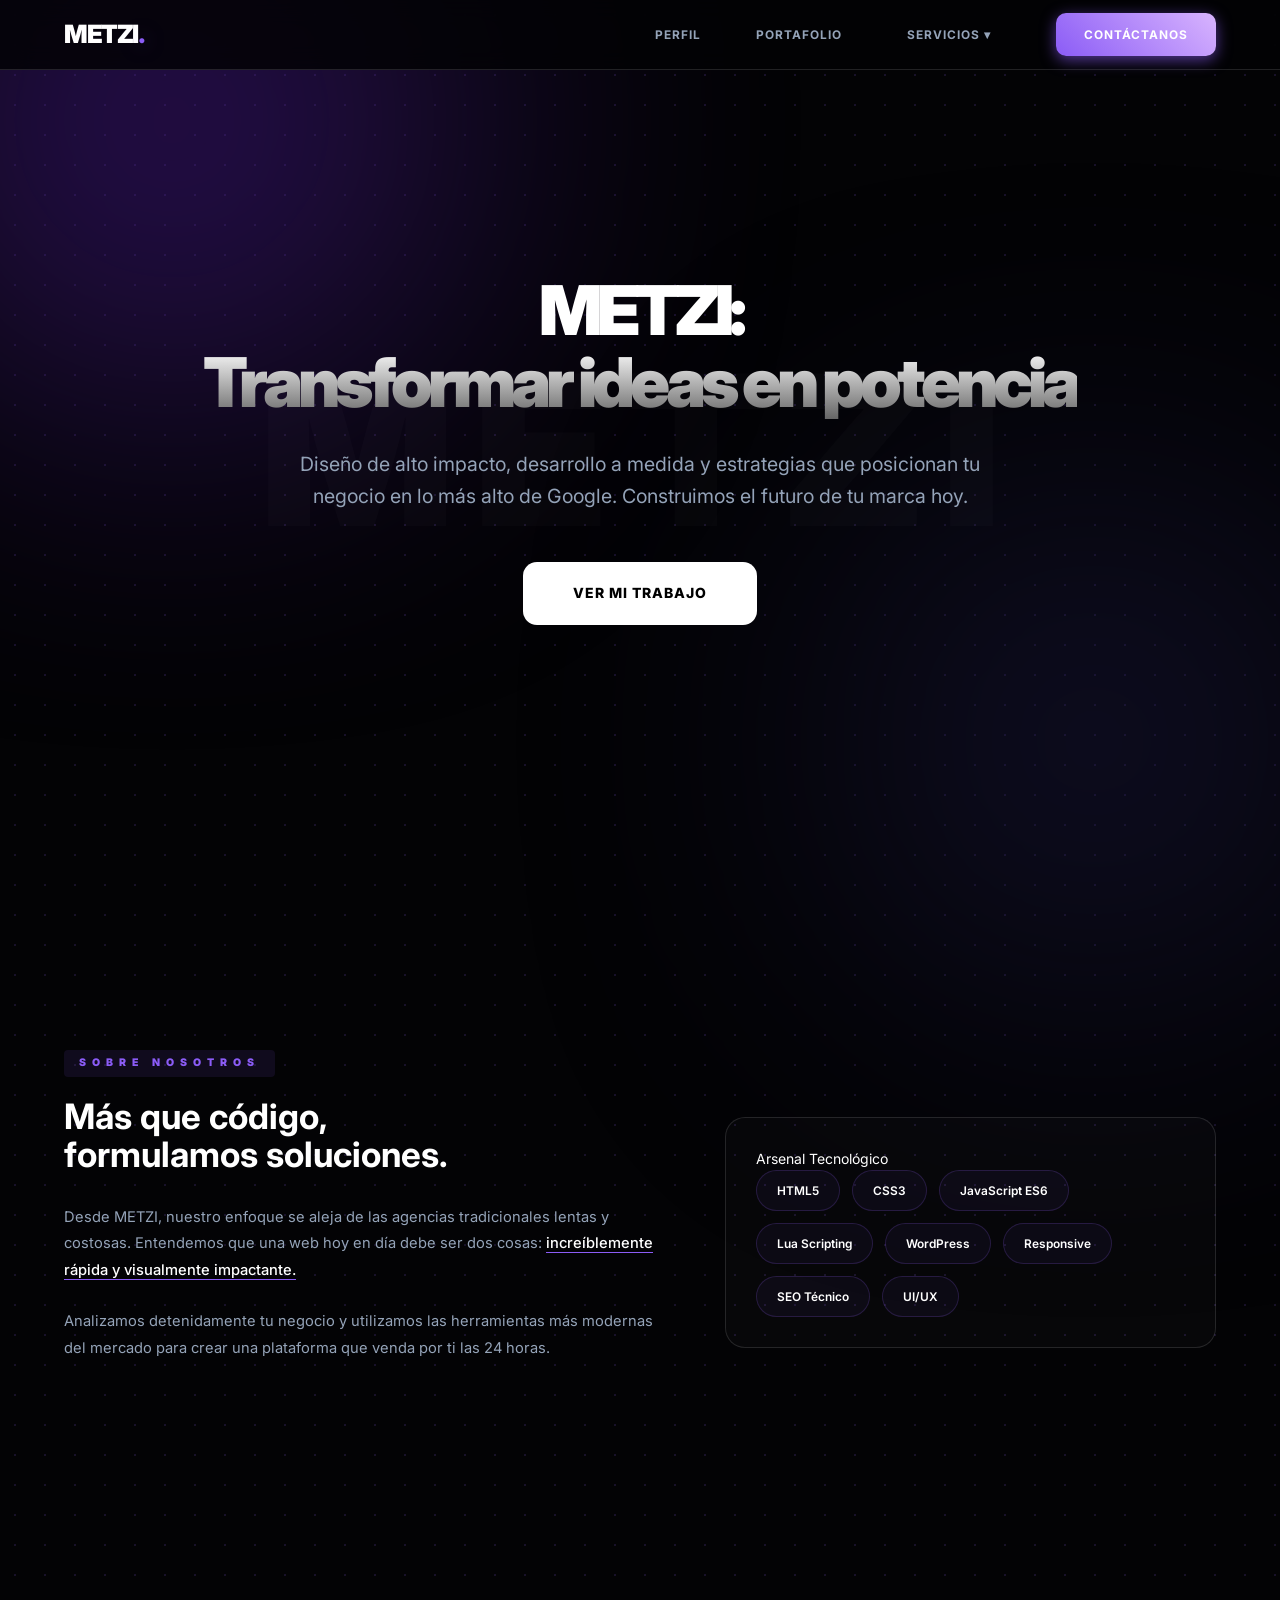
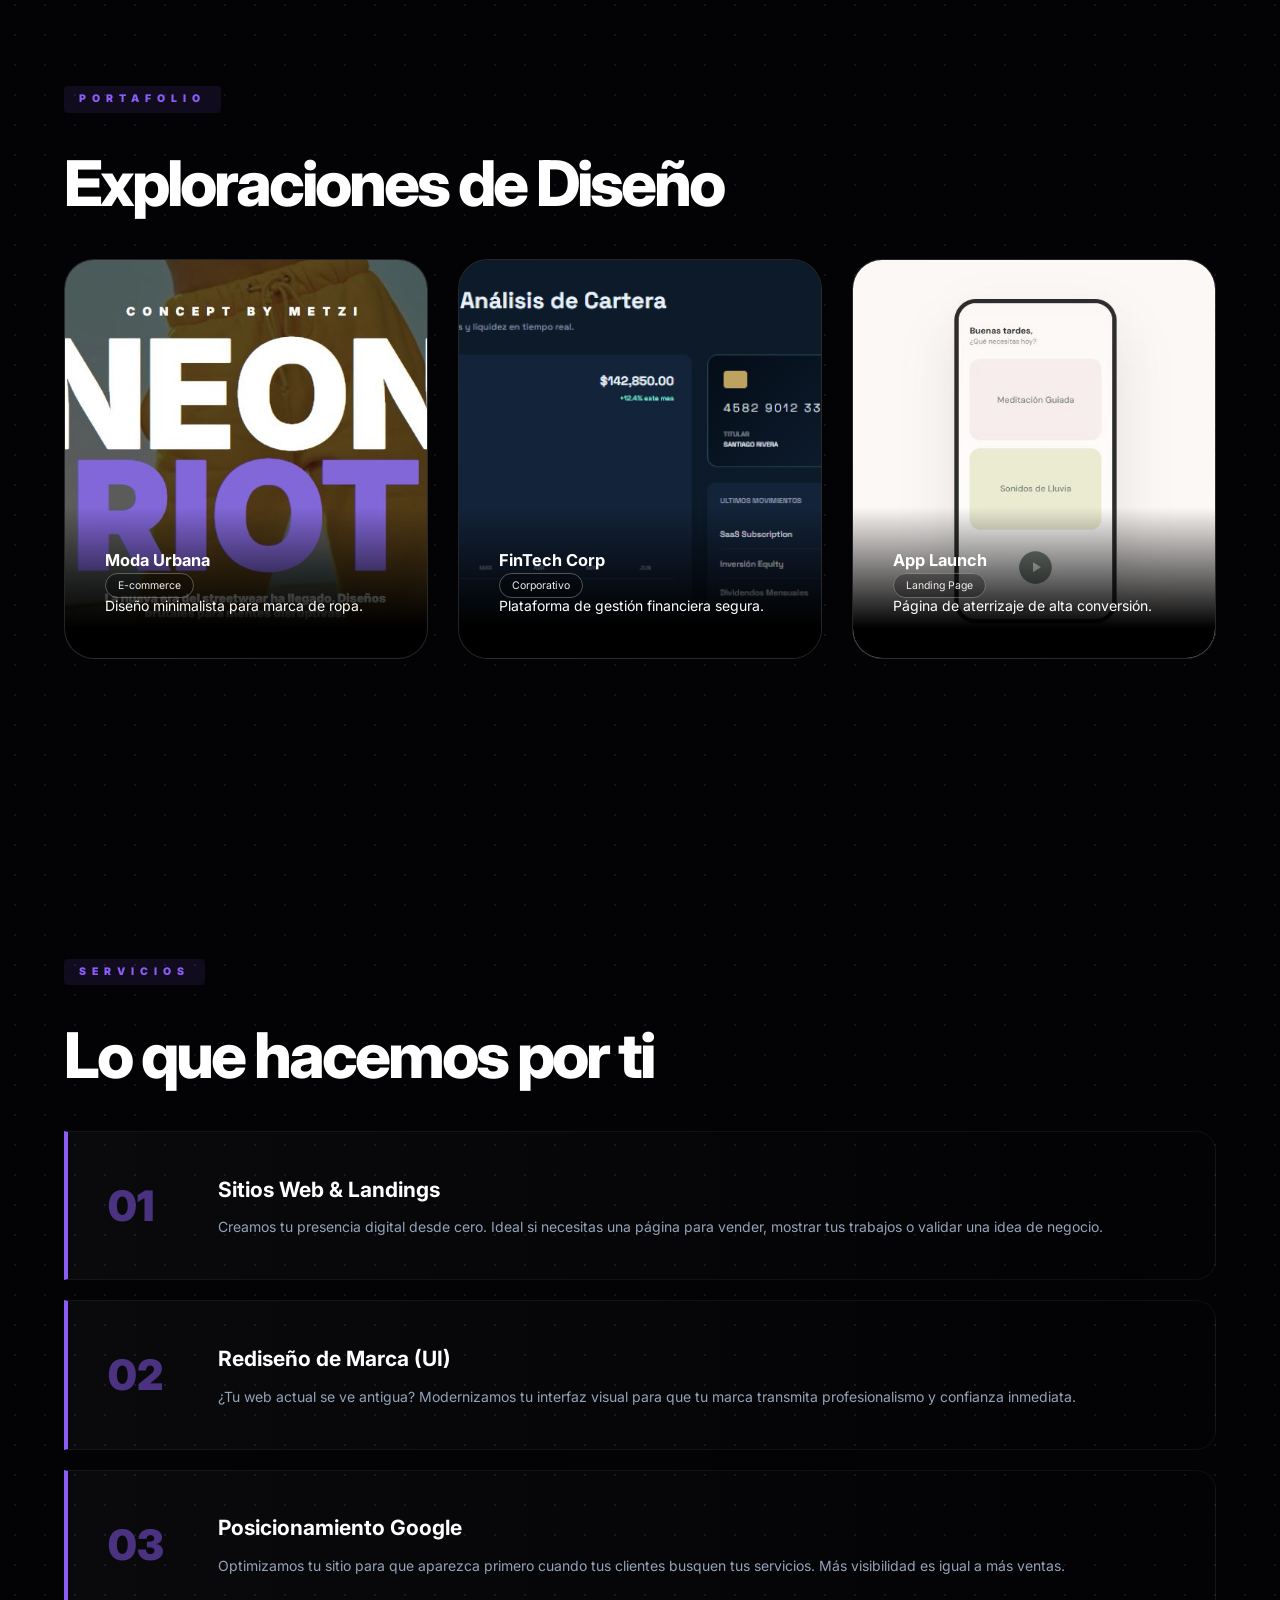
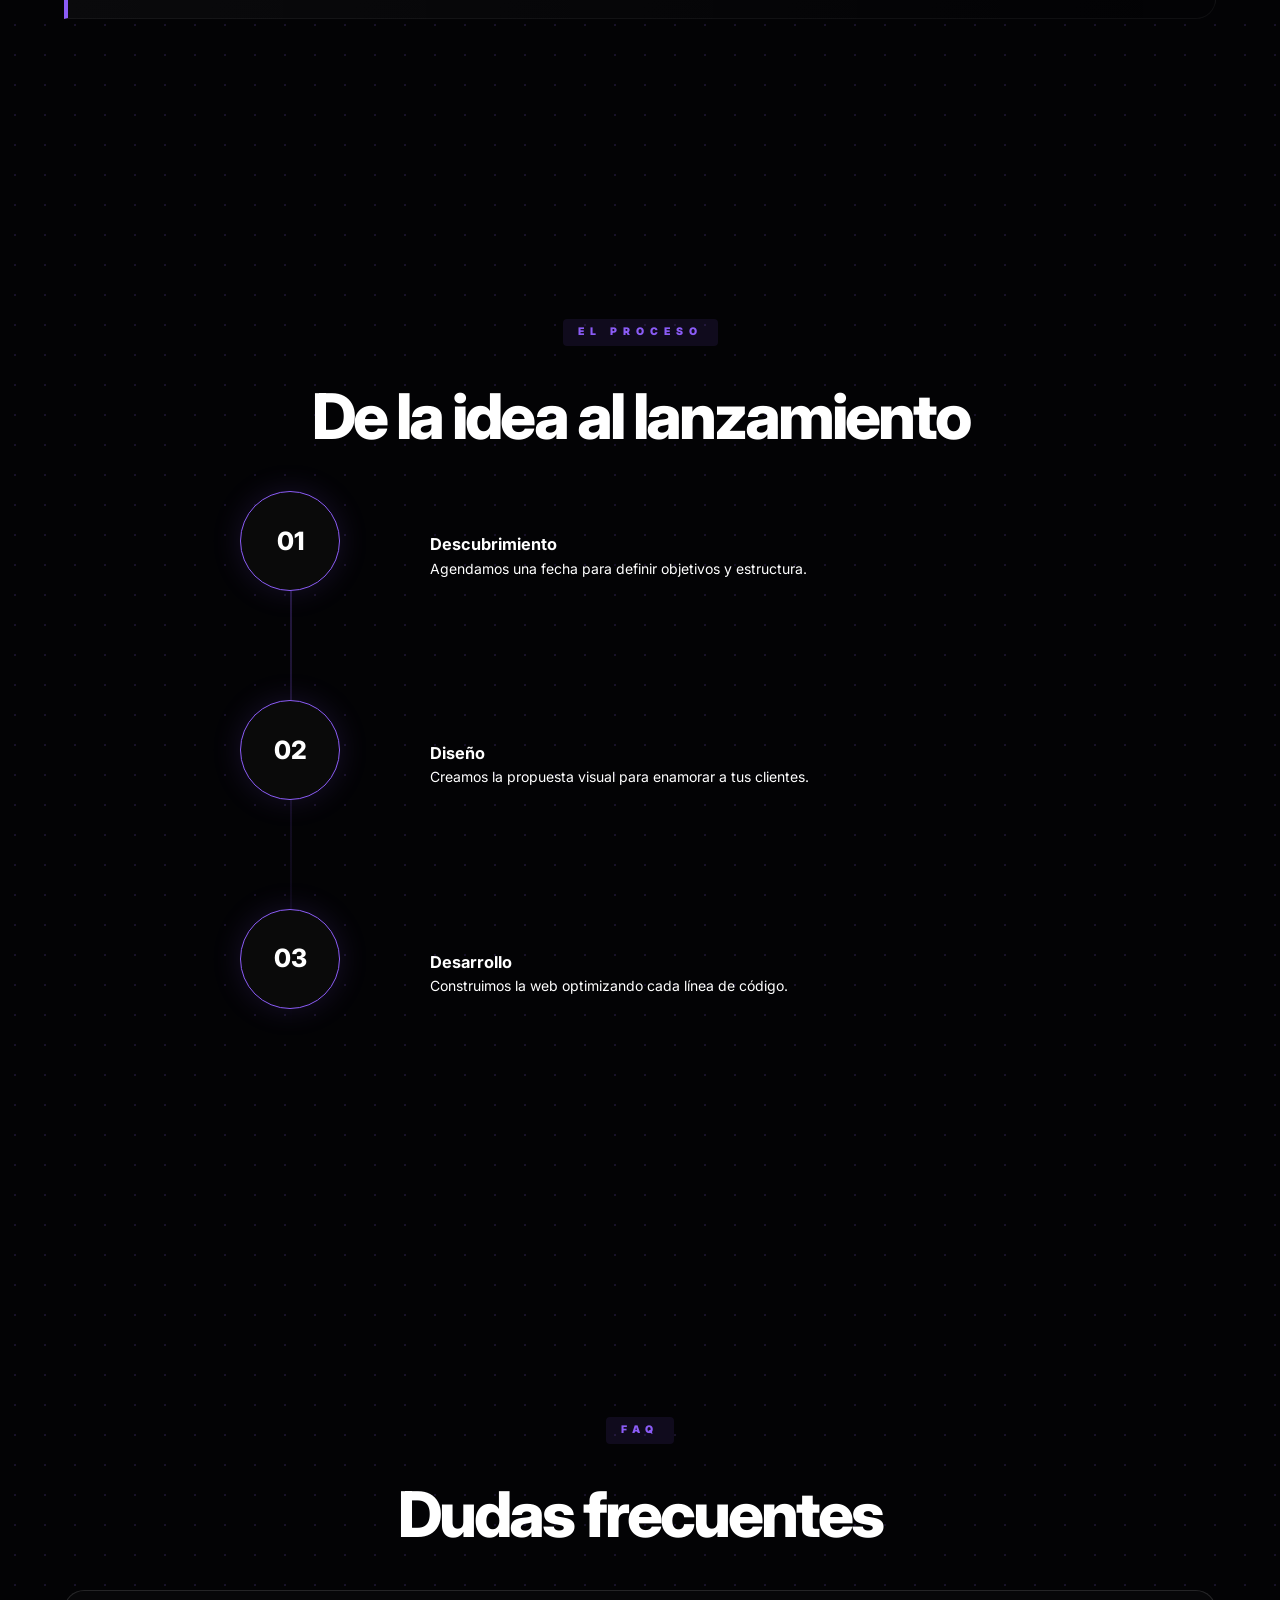
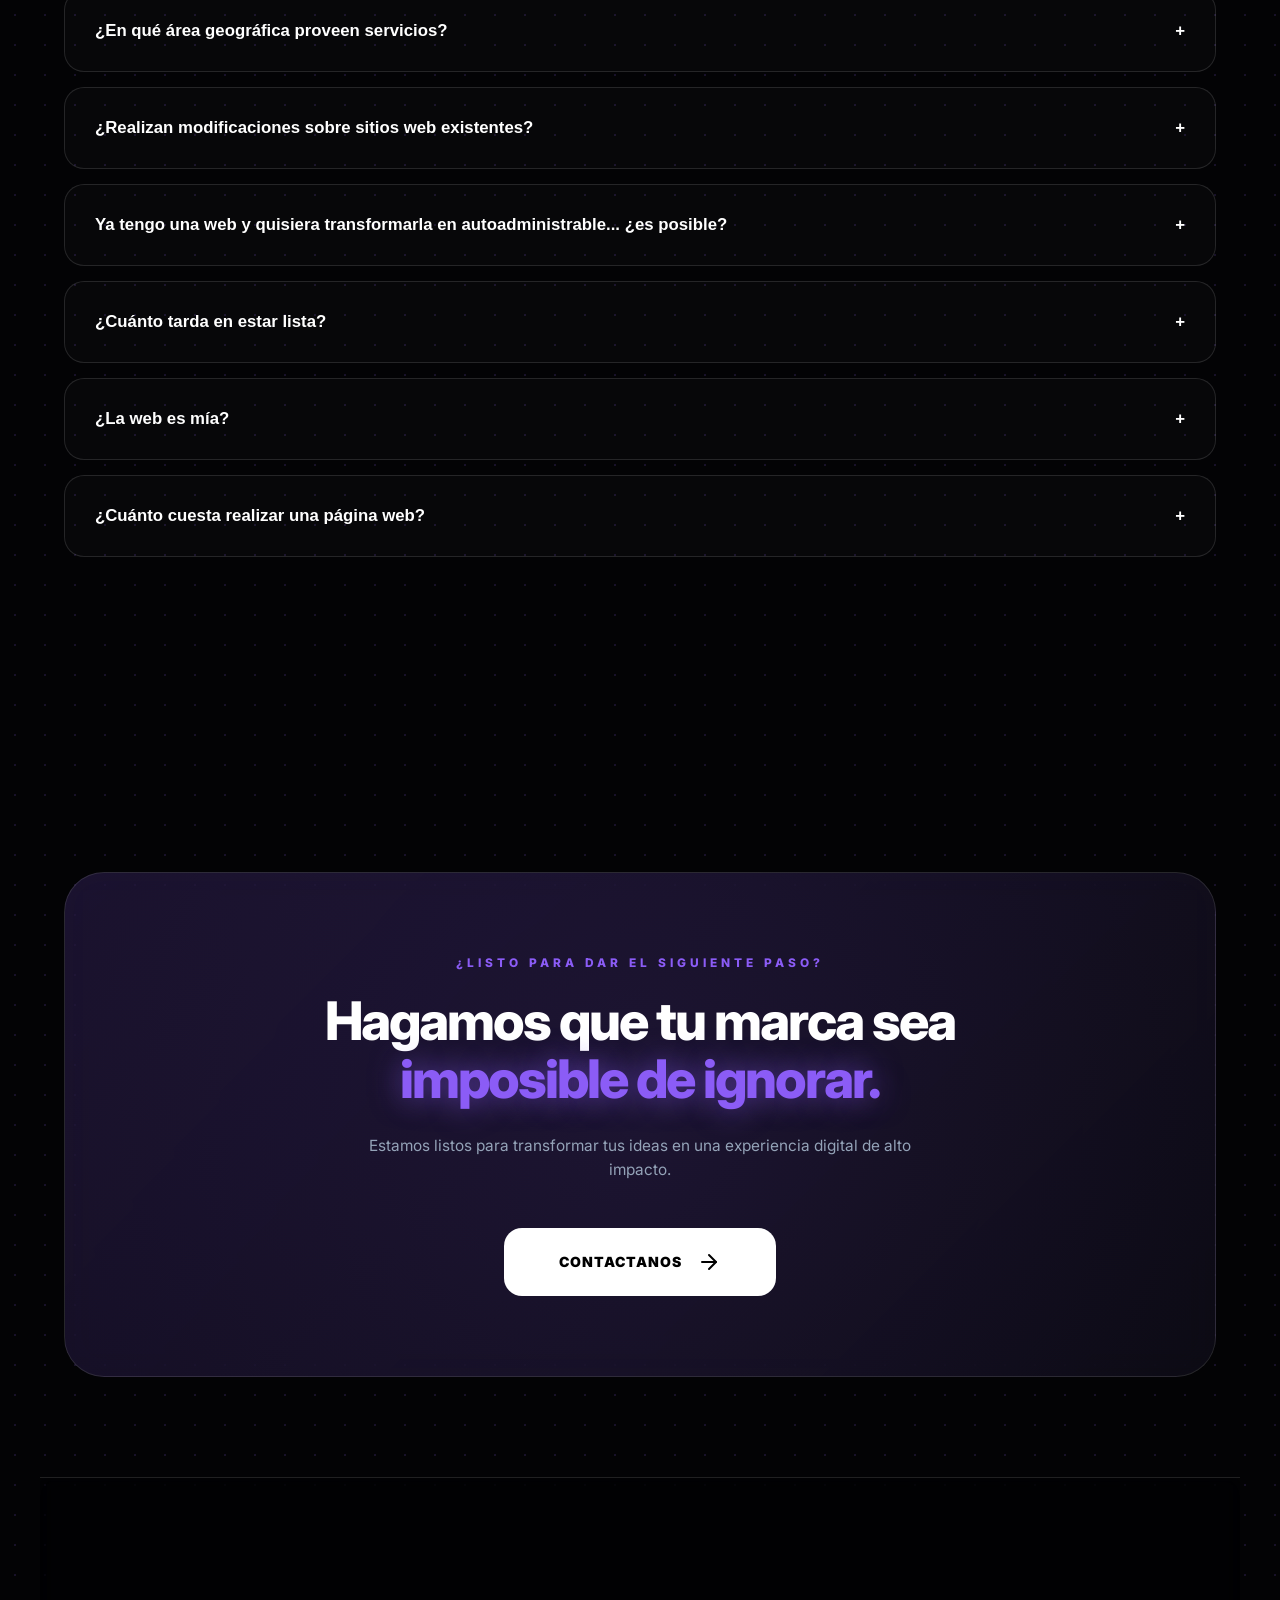
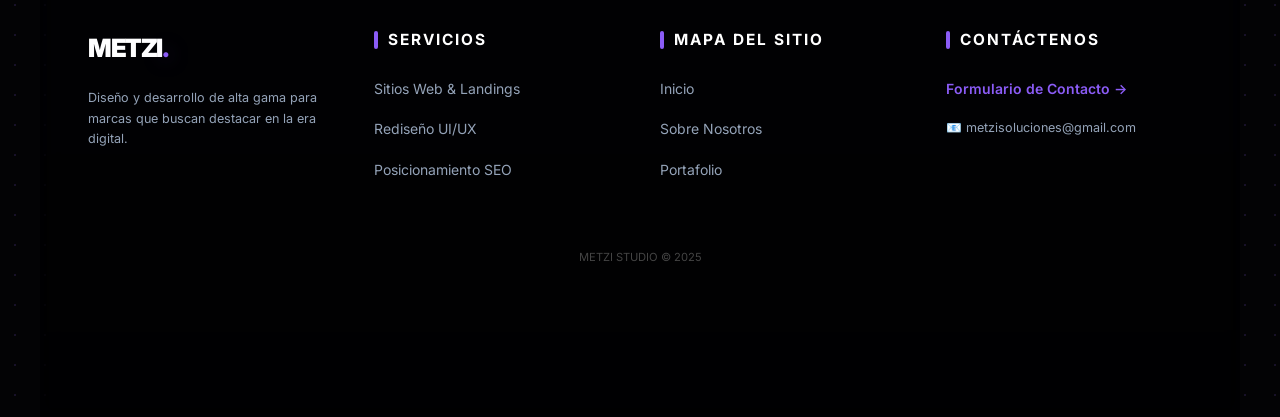
==== commit c04d0b5e: "Add files via upload" ====
--- a/index.html
+++ b/index.html
@@ -3,217 +3,322 @@
 <head>
     <meta charset="UTF-8">
     <meta name="viewport" content="width=device-width, initial-scale=1.0">
-    <title>Iron & Gold | Barbería de Autor</title>
-    <link href="https://fonts.googleapis.com/css2?family=Cinzel:wght@700&family=Inter:wght@300;400;700&display=swap" rel="stylesheet">
-    <style>
-        :root {
-            --gold: #c5a059;
-            --dark: #0a0a0a;
-            --grey: #151515;
-            --white: #ffffff;
-        }
-
-        * { margin: 0; padding: 0; box-sizing: border-box; }
-        body { background: var(--dark); color: var(--white); font-family: 'Inter', sans-serif; scroll-behavior: smooth; }
-
-        /* --- NAVEGACIÓN --- */
-        nav {
-            padding: 20px 50px;
-            display: flex;
-            justify-content: space-between;
-            align-items: center;
-            position: fixed;
-            width: 100%;
-            z-index: 1000;
-            background: rgba(10, 10, 10, 0.8);
-            backdrop-filter: blur(10px);
-            border-bottom: 1px solid rgba(197, 160, 89, 0.2);
-        }
-        .logo { font-family: 'Cinzel', serif; color: var(--gold); font-size: 1.5rem; letter-spacing: 2px; text-decoration: none; }
-        .nav-links a { color: white; text-decoration: none; margin-left: 30px; font-size: 0.8rem; text-transform: uppercase; letter-spacing: 1px; transition: 0.3s; }
-        .nav-links a:hover { color: var(--gold); }
-
-        /* --- HERO --- */
-        section.hero {
-            height: 100vh;
-            background: linear-gradient(rgba(0,0,0,0.6), rgba(0,0,0,0.9)), url('https://images.unsplash.com/photo-1585747860715-2ba37e788b70?w=1600');
-            background-size: cover; background-position: center;
-            display: flex; flex-direction: column; justify-content: center; align-items: center; text-align: center;
-        }
-        .hero h1 { font-family: 'Cinzel', serif; font-size: clamp(3rem, 10vw, 6rem); color: var(--gold); }
-        .hero p { font-size: 1.2rem; letter-spacing: 5px; text-transform: uppercase; margin-bottom: 30px; }
-
-        .cta-btn {
-            padding: 15px 40px;
-            border: 2px solid var(--gold);
-            color: var(--gold);
-            text-decoration: none;
-            font-weight: bold;
-            transition: 0.4s;
-        }
-        .cta-btn:hover { background: var(--gold); color: black; }
-
-        /* --- NOSOTROS & EQUIPO --- */
-        .about { padding: 100px 20px; max-width: 1100px; margin: auto; text-align: center; }
-        .about h2 { font-family: 'Cinzel'; color: var(--gold); font-size: 2.5rem; margin-bottom: 30px; }
-        .about p { color: #aaa; font-size: 1.1rem; line-height: 1.8; margin-bottom: 50px; }
-
-        .stats { display: flex; justify-content: space-around; flex-wrap: wrap; gap: 30px; margin-bottom: 60px; }
-        .stat-item h3 { font-size: 3rem; color: var(--gold); font-family: 'Cinzel'; }
-        .stat-item p { text-transform: uppercase; font-size: 0.8rem; letter-spacing: 2px; }
-
-        .barber-item p { font-size: 0.8rem; margin-top: 10px; font-weight: bold; text-transform: uppercase; color: var(--gold); }
-        .barber-item img { filter: grayscale(1); transition: 0.5s; }
-        .barber-item:hover img { filter: grayscale(0); transform: translateY(-5px); }
-
-        /* --- SERVICIOS --- */
-        .services { background: var(--grey); padding: 100px 20px; text-align: center; }
-        .service-list { max-width: 1100px; margin: 40px auto 0; display: grid; grid-template-columns: repeat(auto-fit, minmax(250px, 1fr)); gap: 30px; }
-        .s-card { border: 1px solid #222; padding: 40px; transition: 0.3s; background: #0a0a0a; }
-        .s-card:hover { border-color: var(--gold); transform: translateY(-10px); }
-        .s-card h4 { font-family: 'Cinzel'; color: var(--gold); margin-bottom: 15px; font-size: 1.2rem; }
-        .s-price { display: block; margin-top: 15px; font-weight: bold; font-size: 1.4rem; color: #fff; }
-
-        /* --- GALERIA --- */
-        .gallery { padding: 100px 0; display: grid; grid-template-columns: repeat(4, 1fr); gap: 10px; background: #000; }
-        .gallery img { width: 100%; height: 350px; object-fit: cover; filter: grayscale(1); transition: 0.7s; cursor: pointer; }
-        .gallery img:hover { filter: grayscale(0); z-index: 10; }
-
-        /* --- RESEÑAS --- */
-        .reviews { padding: 100px 20px; text-align: center; }
-        .review-grid { display: flex; overflow-x: auto; gap: 30px; padding: 20px; scrollbar-width: none; }
-        .review-card { background: var(--grey); min-width: 300px; padding: 30px; border-radius: 5px; text-align: left; border-left: 2px solid var(--gold); }
-        .stars { color: var(--gold); margin-bottom: 10px; }
-
-        /* --- FOOTER --- */
-        footer { padding: 60px 20px; text-align: center; border-top: 1px solid #222; color: #555; }
-        footer strong { color: var(--gold); }
-
-        @media (max-width: 768px) {
-            .gallery { grid-template-columns: repeat(2, 1fr); }
-            nav { padding: 20px; }
-            .nav-links { display: none; }
-            .hero h1 { font-size: 3.5rem; }
-        }
-    </style>
+    <title>METZI | Digital Studio</title>
+    <link rel="preconnect" href="https://fonts.googleapis.com">
+    <link rel="preconnect" href="https://fonts.gstatic.com" crossorigin>
+    <link href="https://fonts.googleapis.com/css2?family=Inter:wght@300;400;500;600;800&display=swap" rel="stylesheet">
+    
+    <link rel="stylesheet" href="style.css">
 </head>
 <body>
 
+    <div class="ambient-light">
+        <div class="orb orb-1"></div>
+        <div class="orb orb-2"></div>
+        <div class="orb orb-3"></div>
+    </div>
+
     <nav>
-        <a href="#" class="logo">IRON & GOLD</a>
-        <div class="nav-links">
-            <a href="#nosotros">Nosotros</a>
-            <a href="#servicios">Servicios</a>
-            <a href="#sucursales">Sucursales</a>
-            <a href="turnos.html" style="color: var(--gold); border: 1px solid var(--gold); padding: 5px 15px;">Reservar</a>
-        </div>
+    <a href="index.html" class="logo">METZI<span>.</span></a>
+    <div class="menu">
+        <a href="index.html#perfil">Perfil</a>
+        <a href="index.html#proyectos">Portafolio</a>
+        
+        <div class="dropdown">
+            <a href="#servicios" class="dropdown-trigger">Servicios ▾</a>
+            <div class="dropdown-content">
+                <a href="webs.html">Sitios Web</a>
+                <a href="ui.html">Diseño UI/UX</a>
+                <a href="seo.html">Posicionamiento SEO</a>
+            </div>
+        </div>
+
+        <a href="contact.html" class="nav-btn">Contáctanos</a>
+    </div>
     </nav>
 
     <section class="hero">
-        <p>Tradición & Estilo</p>
-        <h1>EL RITUAL</h1>
-        <a href="turnos.html" class="cta-btn">AGENDAR MI TURNO</a>
+        <h1>METZI: <br> Transformar ideas en potencia </h1>
+        <p>Diseño de alto impacto, desarrollo a medida y estrategias que posicionan tu negocio en lo más alto de Google. Construimos el futuro de tu marca hoy.</p>
+        <a href="#proyectos" class="btn-primary">Ver mi trabajo</a>
     </section>
 
-    <section class="about" id="nosotros">
-        <h2>Nosotros</h2>
-        <p>En <strong>Iron & Gold</strong>, no solo cortamos el cabello; esculpimos identidades. Desde 2015, nos hemos consolidado como el referente de la barbería de autor en Buenos Aires, combinando la precisión de la vieja escuela con las tendencias más disruptivas. Nuestro compromiso es brindar un espacio de distensión donde el ritual del afeitado vuelve a ser el protagonista.</p>
+    <section id="perfil" class="container reveal">
+        <span class="section-title">Sobre Nosotros</span>
+        <div class="about-grid">
+            <div class="about-text">
+                <h2 style="font-size: 2.5rem; margin-bottom: 30px; line-height: 1.1;">Más que código,<br>formulamos soluciones.</h2>
+                <p>Desde METZI, nuestro enfoque se aleja de las agencias tradicionales lentas y costosas. Entendemos que una web hoy en día debe ser dos cosas: <span class="about-highlight">increíblemente rápida y visualmente impactante.</span></p>
+                <p>Analizamos detenidamente tu negocio y utilizamos las herramientas más modernas del mercado para crear una plataforma que venda por ti las 24 horas.</p>
+            </div>
+            <div class="skills-box">
+                <div class="skills-header">Arsenal Tecnológico</div>
+                <div class="skills-list">
+                    <div class="skill-tag">HTML5</div>
+                    <div class="skill-tag">CSS3</div>
+                    <div class="skill-tag">JavaScript ES6</div>
+                    <div class="skill-tag">Lua Scripting</div>
+                    <div class="skill-tag">WordPress</div>
+                    <div class="skill-tag">Responsive</div>
+                    <div class="skill-tag">SEO Técnico</div>
+                    <div class="skill-tag">UI/UX</div>
+                </div>
+            </div>
+        </div>
+    </section>
+
+<section id="proyectos" class="container reveal portfolio-section">
+    <div class="section-header">
+        <span class="section-title">Portafolio</span>
+        <h2 class="title-accent">Exploraciones de Diseño</h2>
+    </div>
+    
+    <div class="project-grid">
         
-        <div class="stats">
-            <div class="stat-item"><h3>+15k</h3><p>Clientes</p></div>
-            <div class="stat-item"><h3>3</h3><p>Sucursales</p></div>
-            <div class="stat-item"><h3>5</h3><p>Maestros</p></div>
-        </div>
-
-        <h3 style="font-family: 'Cinzel'; color: var(--gold); margin-bottom: 40px; text-transform: uppercase; letter-spacing: 2px;">Staff de Élite</h3>
-        <div style="display: grid; grid-template-columns: repeat(auto-fit, minmax(150px, 1fr)); gap: 20px;">
-            <div class="barber-item"><img src="https://plus.unsplash.com/premium_photo-1664536392779-049ba8fde933?w=400&auto=format&fit=crop&q=60&ixlib=rb-4.1.0&ixid=M3wxMjA3fDB8MHxzZWFyY2h8MjV8fGhvbWJyZXxlbnwwfHwwfHx8MA%3D%3D" style="width:100%;"><p>Jorge "The Boss"</p></div>
-            <div class="barber-item"><img src="https://images.unsplash.com/photo-1507003211169-0a1dd7228f2d?w=200" style="width:100%;"><p>Jhony </p></div>
-            <div class="barber-item"><img src="https://images.unsplash.com/photo-1500648767791-00dcc994a43e?w=200" style="width:100%;"><p>Marcos </p></div>
-            <div class="barber-item"><img src="https://images.unsplash.com/photo-1533101585792-27f81a845550?w=400&auto=format&fit=crop&q=60&ixlib=rb-4.1.0&ixid=M3wxMjA3fDB8MHxzZWFyY2h8Nnx8aG9tYnJlJTIwYW5jaWFub3xlbnwwfHwwfHx8MA%3D%3D" style="width:100%;"><p>Ernesto </p></div>
-            <div class="barber-item"><img src="https://images.unsplash.com/photo-1506794778202-cad84cf45f1d?w=200" style="width:100%;"><p>Enzo </p></div>
+        <div class="project-card">
+            <div class="project-img p1"></div> <div class="project-overlay">
+                <div class="project-info">
+                    <div class="project-header">
+                        <h3>Moda Urbana</h3>
+                        <span class="p-tag">E-commerce</span>
+                    </div>
+                    <p class="project-desc">Diseño minimalista para marca de ropa.</p>
+                </div>
+            </div>
+        </div>
+
+        <div class="project-card">
+            <div class="project-img p2"></div>
+            <div class="project-overlay">
+                <div class="project-info">
+                    <div class="project-header">
+                        <h3>FinTech Corp</h3>
+                        <span class="p-tag">Corporativo</span>
+                    </div>
+                    <p class="project-desc">Plataforma de gestión financiera segura.</p>
+                </div>
+            </div>
+        </div>
+
+        <div class="project-card">
+            <div class="project-img p3"></div>
+            <div class="project-overlay">
+                <div class="project-info">
+                    <div class="project-header">
+                        <h3>App Launch</h3>
+                        <span class="p-tag">Landing Page</span>
+                    </div>
+                    <p class="project-desc">Página de aterrizaje de alta conversión.</p>
+                </div>
+            </div>
+        </div>
+        
+    </div>
+</section>
+
+<section id="servicios" class="container reveal">
+    <span class="section-title">Servicios</span>
+    <div class="section-header">
+        <h2>Lo que hacemos por ti</h2>
+    </div>
+    
+    <div class="services-grid">
+        
+        <a href="webs.html" style="text-decoration: none; cursor: pointer;">
+            <div class="service-item glass-card">
+                <div class="service-icon">01</div>
+                <div class="service-text">
+                    <h3 style="font-size: 1.5rem; margin-bottom: 10px; color: #fff;">Sitios Web & Landings</h3>
+                    <p style="color: var(--text-sec);">Creamos tu presencia digital desde cero. Ideal si necesitas una página para vender, mostrar tus trabajos o validar una idea de negocio.</p>
+                </div>
+            </div>
+        </a>
+
+        <a href="ui.html" style="text-decoration: none; cursor: pointer;">
+            <div class="service-item glass-card">
+                <div class="service-icon">02</div>
+                <div class="service-text">
+                    <h3 style="font-size: 1.5rem; margin-bottom: 10px; color: #fff;">Rediseño de Marca (UI)</h3>
+                    <p style="color: var(--text-sec);">¿Tu web actual se ve antigua? Modernizamos tu interfaz visual para que tu marca transmita profesionalismo y confianza inmediata.</p>
+                </div>
+            </div>
+        </a>
+
+        <a href="seo.html" style="text-decoration: none; cursor: pointer;">
+            <div class="service-item glass-card">
+                <div class="service-icon">03</div>
+                <div class="service-text">
+                    <h3 style="font-size: 1.5rem; margin-bottom: 10px; color: #fff;">Posicionamiento Google</h3>
+                    <p style="color: var(--text-sec);">Optimizamos tu sitio para que aparezca primero cuando tus clientes busquen tus servicios. Más visibilidad es igual a más ventas.</p>
+                </div>
+            </div>
+        </a>
+
+    </div>
+</section>
+    <section class="container reveal">
+        <div class="section-header" style="text-align: center;">
+            <span class="section-title">El Proceso</span>
+            <h2>De la idea al lanzamiento</h2>
+        </div>
+        <div class="workflow-container">
+            <div class="workflow-step">
+                <div class="step-number">01</div>
+                <div class="step-content glass-card">
+                    <h3>Descubrimiento</h3>
+                    <p>Agendamos una fecha para definir objetivos y estructura.</p>
+                </div>
+            </div>
+            <div class="workflow-step">
+                <div class="step-number">02</div>
+                <div class="step-content glass-card">
+                    <h3>Diseño</h3>
+                    <p>Creamos la propuesta visual para enamorar a tus clientes.</p>
+                </div>
+            </div>
+            <div class="workflow-step">
+                <div class="step-number">03</div>
+                <div class="step-content glass-card">
+                    <h3>Desarrollo</h3>
+                    <p>Construimos la web optimizando cada línea de código.</p>
+                </div>
+            </div>
         </div>
     </section>
 
-    <section class="services" id="servicios">
-        <h2 style="font-family: 'Cinzel'; color: var(--gold); font-size: 2.5rem;">Servicios</h2>
-        <div class="service-list">
-            <div class="s-card">
-                <h4>Corte Clásico</h4>
-                <p>Asesoramiento de imagen y acabado con pomada premium.</p>
-                <span class="s-price">$15.000</span>
-            </div>
-            <div class="s-card">
-                <h4>Corte + Barba</h4>
-                <p>Toalla caliente, aceites esenciales y ritual de navaja.</p>
-                <span class="s-price">$22.500</span>
-            </div>
-            <div class="s-card">
-                <h4>Perfilado</h4>
-                <p>Mantenimiento de barba y contornos ultra definidos.</p>
-                <span class="s-price">$12.000</span>
-            </div>
-            <div class="s-card">
-                <h4>Color & Estilo</h4>
-                <p>Camuflaje de canas y técnicas de coloración global.</p>
-                <span class="s-price">$30.000</span>
-            </div>
-        </div>
+    <section id="faq" class="container reveal">
+        <div class="section-header" style="text-align: center;">
+            <span class="section-title">FAQ</span>
+            <h2>Dudas frecuentes</h2>
+        </div>
+
+            <div class="faq-item">
+                <button class="faq-question">
+                    ¿En qué área geográfica proveen servicios?
+                    <span>+</span>
+                </button>
+                <div class="faq-answer">
+                    Al ser un estudio digital, no tenemos fronteras. Brindamos servicios a clientes en toda Argentina y el resto del mundo de habla hispana, coordinando todo mediante reuniones virtuales y herramientas de gestión online.
+                </div>
+            </div>
+
+            <div class="faq-item">
+                <button class="faq-question">
+                    ¿Realizan modificaciones sobre sitios web existentes?
+                    <span>+</span>
+                </button>
+                <div class="faq-answer">
+                    Sí, realizamos auditorías y rediseños. Si ya tienes una web pero se ve antigua o es lenta, podemos trabajar sobre ella para modernizar su estética y mejorar su rendimiento técnico sin que pierdas tu contenido actual.
+                </div>
+            </div>
+
+            <div class="faq-item">
+                <button class="faq-question">
+                    Ya tengo una web y quisiera transformarla en autoadministrable... ¿es posible?
+                    <span>+</span>
+                </button>
+                <div class="faq-answer">
+                    Es una de nuestras especialidades. Podemos migrar tu sitio estático a un sistema autoadministrable (como WordPress), permitiéndote gestionar textos, imágenes y noticias de forma autónoma sin depender de un programador para cambios menores.
+                </div>
+            </div>
+
+            <div class="faq-item">
+                <button class="faq-question">
+                    ¿Cuánto tarda en estar lista?
+                    <span>+</span>
+                </button>
+                <div class="faq-answer">
+                    El promedio es de 5 a 14 días, dependiendo de la complejidad.
+                </div>
+            </div>
+
+            <div class="faq-item">
+                <button class="faq-question">
+                    ¿La web es mía?
+                    <span>+</span>
+                </button>
+                <div class="faq-answer">
+                    Sí, la web es 100% de tu propiedad una vez finalizada
+                </div>
+            </div>
+
+            <div class="faq-item">
+                <button class="faq-question">
+                    ¿Cuánto cuesta realizar una página web?
+                    <span>+</span>
+                </button>
+                <div class="faq-answer">
+                    Cada proyecto es único y su costo depende de la complejidad y funcionalidades requeridas. Sin embargo, para simplificar el proceso, puedes <a href="contact.html" style="color: var(--accent); text-decoration: underline;">ponerte en contacto</a> con nosotros: te haremos algunas preguntas clave y te presentaremos la propuesta más conveniente para tu negocio.
+                </div>
+            </div>
     </section>
 
-    <section class="gallery">
-        <img src="https://images.unsplash.com/photo-1503951914875-452162b0f3f1?w=600" alt="Barberia 1">
-        <img src="https://images.unsplash.com/photo-1647140655214-e4a2d914971f?w=400&auto=format&fit=crop&q=60&ixlib=rb-4.1.0&ixid=M3wxMjA3fDB8MHxzZWFyY2h8N3x8YmFyYmVyfGVufDB8fDB8fHww" alt="Barberia 2">
-        <img src="https://images.unsplash.com/photo-1599351431202-1e0f0137899a?w=600" alt="Barberia 3">
-        <img src="https://plus.unsplash.com/premium_photo-1661645818605-61e1ef1f14e0?w=400&auto=format&fit=crop&q=60&ixlib=rb-4.1.0&ixid=M3wxMjA3fDB8MHxzZWFyY2h8MTd8fGJhcmJlcnxlbnwwfHwwfHx8MA%3D%3D" alt="Barberia 4">
-    </section>
-
-    <section id="sucursales" style="padding: 100px 20px; background: #050505; text-align: center;">
-        <h2 style="font-family: 'Cinzel'; color: var(--gold); margin-bottom: 50px; font-size: 2.5rem;">Sucursales</h2>
-        <div class="service-list">
-            <div class="s-card">
-                <h4>PALERMO HOLLYWOOD</h4>
-                <p>Honduras 5842, CABA</p>
-                <span style="font-size: 0.8rem; color: #666; margin-top: 10px; display: block;">Lun a Sáb: 10:00 - 20:00</span>
-            </div>
-            <div class="s-card">
-                <h4>RECOLETA PREMIUM</h4>
-                <p>Av. Alvear 1720, CABA</p>
-                <span style="font-size: 0.8rem; color: #666; margin-top: 10px; display: block;">Lun a Sáb: 09:00 - 21:00</span>
-            </div>
-            <div class="s-card">
-                <h4>BELGRANO R</h4>
-                <p>Av. Juramento 2341, CABA</p>
-                <span style="font-size: 0.8rem; color: #666; margin-top: 10px; display: block;">Lun a Sáb: 10:00 - 20:00</span>
-            </div>
-        </div>
-    </section>
-
-    <section class="reviews">
-        <h2 style="font-family: 'Cinzel'; color: var(--gold); margin-bottom: 50px;">Reseñas</h2>
-        <div class="review-grid">
-            <div class="review-card">
-                <div class="stars">★★★★★</div>
-                <p>"La mejor atención de la ciudad. Ernesto entendió exactamente lo que quería."</p>
-                <br><strong>- Carlos R.</strong>
-            </div>
-            <div class="review-card">
-                <div class="stars">★★★★★</div>
-                <p>"El sistema de turnos de IRON es rapidísimo. No pierdo más tiempo esperando."</p>
-                <br><strong>- Martin G.</strong>
-            </div>
-            <div class="review-card">
-                <div class="stars">★★★★★</div>
-                <p>"Un lugar con mucha clase. Los productos que usan son de primer nivel."</p>
-                <br><strong>- Lucas M.</strong>
-            </div>
-        </div>
-    </section>
-
-    <footer>
-        <p>© 2026 Iron & Gold Barber. Todos los derechos reservados.</p>
-        <p style="margin-top:15px; letter-spacing: 2px;">Powered by <strong>METZI Studio</strong></p>
-    </footer>
-
+<section class="final-cta reveal container">
+    <div class="cta-card">
+        <div class="cta-content">
+            <span class="cta-subtitle">¿Listo para dar el siguiente paso?</span>
+            <h2 class="cta-title">Hagamos que tu marca sea <br><span>imposible de ignorar.</span></h2>
+            <p class="cta-text">Estamos listos para transformar tus ideas en una experiencia digital de alto impacto.</p>
+            <a href="contact.html" class="cta-btn-giant">
+                CONTACTANOS
+                <svg width="24" height="24" viewBox="0 0 24 24" fill="none" stroke="currentColor" stroke-width="2" stroke-linecap="round" stroke-linejoin="round"><line x1="5" y1="12" x2="19" y2="12"></line><polyline points="12 5 19 12 12 19"></polyline></svg>
+            </a>
+        </div>
+    </div>
+</section>
+
+<footer id="contacto" class="container reveal">
+    <div class="footer-grid">
+        <div class="footer-col">
+            <a href="index.html" class="logo" style="margin-bottom: 20px; display: inline-block;">METZI<span>.</span></a>
+            <p style="color: var(--text-sec); font-size: 0.9rem; line-height: 1.6;">
+                Diseño y desarrollo de alta gama para marcas que buscan destacar en la era digital.
+            </p>
+        </div>
+
+        <div class="footer-col">
+            <h4>Servicios</h4>
+            <ul class="footer-links">
+                <li><a href="webs.html">Sitios Web & Landings</a></li>
+                <li><a href="ui.html">Rediseño UI/UX</a></li>
+                <li><a href="seo.html">Posicionamiento SEO</a></li>
+            </ul>
+        </div>
+
+        <div class="footer-col">
+            <h4>Mapa del Sitio</h4>
+            <ul class="footer-links">
+                <li><a href="index.html">Inicio</a></li>
+                <li><a href="index.html#perfil">Sobre Nosotros</a></li>
+                <li><a href="index.html#proyectos">Portafolio</a></li>
+            </ul>
+        </div>
+
+        <div class="footer-col">
+            <h4>Contáctenos</h4>
+            <ul class="footer-links" style="margin-bottom: 15px;">
+                <li><a href="contact.html" style="color: var(--accent); font-weight: 600;">Formulario de Contacto →</a></li>
+            </ul>            
+            <p style="color: var(--text-sec); margin-bottom: 10px; font-size: 0.9rem;">📧 metzisoluciones@gmail.com</p>
+            
+        </div>
+    </div>
+    <p style="text-align: center; margin-top: 50px; color: #444; font-size: 0.8rem;">METZI STUDIO © 2025</p>
+</footer>
+
+    <script>
+        const observer = new IntersectionObserver((entries) => {
+            entries.forEach(entry => {
+                if (entry.isIntersecting) entry.target.classList.add('active');
+            });
+        }, { threshold: 0.1 });
+        document.querySelectorAll('.reveal').forEach(el => observer.observe(el));
+
+        document.querySelectorAll('.faq-question').forEach(button => {
+            button.addEventListener('click', () => {
+                button.parentElement.classList.toggle('active');
+            });
+        });
+    </script>
 </body>
 </html>
--- a/style.css
+++ b/style.css
@@ -0,0 +1,656 @@
+/* --- CONFIGURACIÓN AVANZADA Y VARIABLES --- */
+:root {
+    --bg: #030305;
+    --footer-overlay: rgba(0, 0, 0, 0.4);
+    --surface: rgba(255, 255, 255, 0.04);
+    --surface-hover: rgba(255, 255, 255, 0.08);
+    --border: rgba(255, 255, 255, 0.12);
+    --accent: #8b5cf6;
+    --accent-glow: rgba(139, 92, 246, 0.6);
+    --text-main: #ffffff;
+    --text-sec: #94a3b8;
+    --grid-dot: rgba(139, 92, 246, 0.15);
+}
+
+/* --- ESTA ES LA CLAVE PARA TU MONITOR --- */
+html {
+    font-size: 14px; /* Forzamos a que la base sea más chica (normalmente es 16px) */
+}
+/* Esto reducirá automáticamente todos los textos gigantes, márgenes y títulos */
+
+* { margin: 0; padding: 0; box-sizing: border-box; scroll-behavior: smooth; }
+
+body {
+    background-color: var(--bg);
+    color: var(--text-main);
+    font-family: 'Inter', sans-serif;
+    overflow-x: hidden;
+    line-height: 1.6;
+    background-image: radial-gradient(var(--grid-dot) 1px, transparent 1px);
+    background-size: 30px 30px;
+    /* Ya no necesitamos font-size aquí porque lo pusimos en 'html' arriba */
+}
+
+* { margin: 0; padding: 0; box-sizing: border-box; scroll-behavior: smooth; }
+
+body {
+    background-color: var(--bg);
+    color: var(--text-main);
+    font-family: 'Inter', sans-serif;
+    overflow-x: hidden;
+    line-height: 1.6;
+    /* Patrón de puntos para dar textura y que no se vea vacío */
+    background-image: radial-gradient(var(--grid-dot) 1px, transparent 1px);
+    background-size: 30px 30px;
+}
+
+/* --- ILUMINACIÓN AMBIENTAL --- */
+.ambient-light {
+    position: fixed; top: 0; left: 0; width: 100%; height: 100%; z-index: -1; pointer-events: none;
+}
+.orb {
+    position: absolute; border-radius: 50%; filter: blur(140px); opacity: 0.5; animation: orbit 25s infinite linear;
+}
+.orb-1 { width: 600px; height: 600px; background: #4c1d95; top: -20%; left: -10%; }
+.orb-2 { width: 500px; height: 500px; background: #1e1b4b; bottom: -10%; right: -5%; animation-direction: reverse; }
+
+@keyframes orbit {
+    from { transform: rotate(0deg) translateX(50px) rotate(0deg); }
+    to { transform: rotate(360deg) translateX(50px) rotate(-360deg); }
+}
+
+nav {
+    position: fixed;
+    top: 0;
+    width: 100%;
+    padding: 15px 5%;
+    display: flex;
+    justify-content: space-between; /* Empuja logo a la izquierda y menú a la derecha */
+    align-items: center;
+    z-index: 1000;
+    background: rgba(3, 3, 5, 0.85);
+    backdrop-filter: blur(12px);
+    border-bottom: 1px solid var(--border);
+    height: 70px; /* Altura fija para mantener alineación vertical */
+}
+
+.menu {
+    display: flex;
+    align-items: center;
+    gap: 20px; /* Espacio base */
+    flex-wrap: nowrap; /* Prohíbe que los botones salten a otra fila */
+    flex-shrink: 0; /* EVITA QUE LOS BOTONES SE ACHIQUEN O DESAPAREZCAN */
+}
+
+.menu a {
+    white-space: nowrap; /* Evita que "Servicios" o "Contáctanos" se partan en dos líneas */
+    text-decoration: none;
+    color: var(--text-sec);
+    font-size: 1rem;
+    transition: 0.3s;
+}
+
+/* Cuando la pantalla es menor a 1100px (Laptops) */
+@media (max-width: 1100px) {
+    .menu {
+        gap: 12px; /* Reducimos el espacio entre Perfil, Portafolio, Servicios y Contacto */
+    }
+    .menu a {
+        font-size: 0.85rem; /* Achicamos un poco la letra */
+    }
+}
+
+/* Cuando la pantalla es menor a 768px (Celulares/Tablets) */
+@media (max-width: 768px) {
+    nav {
+        padding: 0 3%; /* Usamos más ancho de la pantalla */
+    }
+    .menu {
+        gap: 8px; /* Espacio mínimo */
+    }
+    .menu a {
+        font-size: 0.75rem; /* Letra pequeña para que entre todo */
+    }
+    .nav-btn {
+        padding: 6px 12px !important; /* El botón violeta se hace más compacto */
+    }
+}
+
+.logo { font-weight: 900; font-size: 1.8rem; letter-spacing: -1.5px; text-transform: uppercase; color: #fff; text-decoration: none; }
+.logo span { color: var(--accent); text-shadow: 0 0 20px var(--accent-glow); }
+
+.menu a { color: var(--text-sec); text-decoration: none; margin-left: 35px; font-size: 0.85rem; font-weight: 700; text-transform: uppercase; letter-spacing: 1px; transition: 0.3s; }
+.menu a:hover { color: var(--accent); }
+
+.nav-btn {
+    background: linear-gradient(45deg, var(--accent), #d8b4fe); padding: 12px 28px; border-radius: 10px; color: #fff !important; border: none; box-shadow: 0 4px 15px var(--accent-glow);
+}
+
+
+/* --- ESTILOS DEL MENÚ DESPLEGABLE (SIMÉTRICO) --- */
+.dropdown {
+    position: relative;
+    display: inline-block;
+}
+
+.dropdown-trigger {
+    cursor: pointer;
+    padding: 15px 10px;
+}
+
+.dropdown-content {
+    display: none;
+    position: absolute;
+    top: 100%;
+    left: 60%;
+    transform: translateX(-50%); /* Centra el menú respecto a la palabra Servicios */
+    background: rgba(10, 10, 15, 0.98); 
+    backdrop-filter: blur(15px);
+    border: 1px solid var(--border);
+    
+    /* Ancho fijo para evitar que se deforme o se vea asimétrico */
+    width: 200px; 
+    padding: 0; 
+    margin: 0;
+    
+    border-radius: 12px;
+    z-index: 1000;
+    margin-top: 5px;
+    box-shadow: 0 20px 40px rgba(0,0,0,0.6);
+    overflow: hidden; 
+}
+
+/* Puente invisible para que no se cierre al bajar el mouse */
+.dropdown-content::after {
+    content: '';
+    position: absolute;
+    top: -20px;
+    left: 0;
+    width: 100%;
+    height: 20px;
+    background: transparent;
+}
+
+.dropdown-content a {
+    color: var(--text-sec);
+    padding: 14px 0; /* Padding arriba y abajo, 0 a los lados */
+    text-decoration: none;
+    display: block; 
+    font-size: 0.9rem;
+    transition: all 0.2s ease;
+    text-align: center; /* Centra el texto perfectamente */
+    width: 100%; 
+    margin: 0;
+    box-sizing: border-box;
+}
+
+.dropdown-content a:hover {
+    color: #fff;
+    background: var(--surface-hover); 
+    /* Eliminamos cualquier desplazamiento lateral (padding-left) para mantener la simetría */
+}
+
+/* Mostrar al pasar el cursor */
+.dropdown:hover .dropdown-content {
+    display: block;
+    animation: fadeInDown 0.3s ease;
+}
+
+@keyframes fadeInDown {
+    from { opacity: 0; transform: translateX(-50%) translateY(-5px); }
+    to { opacity: 1; transform: translateX(-50%) translateY(0); }
+}
+/* --- HERO --- */
+.hero { min-height: 100vh; display: flex; flex-direction: column; justify-content: center; align-items: center; text-align: center; padding: 0 20px; position: relative; }
+
+.hero::after {
+    content: "METZI"; position: absolute; font-size: 15rem; font-weight: 900; color: rgba(255,255,255,0.02); z-index: -1; letter-spacing: 20px;
+}
+
+.hero h1 {
+    font-size: 4.9rem; font-weight: 900; line-height: 1.05; letter-spacing: -5px; margin-bottom: 30px;
+    background: linear-gradient(to bottom, #fff 50%, #666); -webkit-background-clip: text; background-clip: text; -webkit-text-fill-color: transparent;
+}
+.hero p { font-size: 1.4rem; color: var(--text-sec); max-width: 700px; margin-bottom: 50px; font-weight: 400; }
+
+.btn-primary {
+    background: #fff; color: #000; padding: 20px 50px; border-radius: 14px; font-weight: 800; text-transform: uppercase; letter-spacing: 1px; text-decoration: none; transition: 0.4s;
+}
+.btn-primary:hover { transform: translateY(-5px); box-shadow: 0 20px 40px rgba(139, 92, 246, 0.3); background: var(--accent); color: #fff; }
+
+/* --- CONTENEDORES Y SECCIONES --- */
+.container { max-width: 1200px; margin: 0 auto; padding: 150px 24px; }
+.section-title { font-size: 0.75rem; text-transform: uppercase; letter-spacing: 6px; color: var(--accent); margin-bottom: 20px; font-weight: 900; background: rgba(139,92,246,0.1); padding: 5px 15px; border-radius: 4px; display: inline-block; }
+.section-header h2 { font-size: clamp(2.8rem, 6vw, 4.5rem); margin-bottom: 25px; letter-spacing: -3px; font-weight: 800; }
+
+/* --- ABOUT & SKILLS REDISEÑADO --- */
+.about-grid { display: grid; grid-template-columns: 1.1fr 0.9fr; gap: 60px; align-items: start; }
+.about-text p { color: var(--text-sec); margin-bottom: 25px; line-height: 1.8; font-size: 1.05rem; }
+.about-highlight { color: #fff; font-weight: 500; border-bottom: 1px solid var(--accent); }
+
+.skills-box { 
+    padding: 30px; 
+    border-radius: 20px; 
+    background: rgba(255, 255, 255, 0.02); 
+    border: 1px solid var(--border);
+    margin-top: 20px;
+}
+
+.skills-list { 
+    display: flex; 
+    flex-wrap: wrap; 
+    gap: 12px; 
+    justify-content: flex-start;
+}
+
+.skill-tag { 
+    background: rgba(139, 92, 246, 0.05); 
+    border: 1px solid rgba(139, 92, 246, 0.2); 
+    padding: 10px 20px; 
+    border-radius: 50px; 
+    font-size: 0.85rem; 
+    color: #fff; 
+    font-weight: 600;
+    transition: all 0.3s ease;
+    cursor: default;
+}
+
+.skill-tag:hover { 
+    background: var(--accent); 
+    border-color: #fff;
+    transform: translateY(-3px);
+    box-shadow: 0 5px 15px var(--accent-glow);
+}
+
+/* --- SERVICIOS (DISEÑO HORIZONTAL) --- */
+.services-grid { 
+    display: grid; 
+    grid-template-columns: 1fr; /* Una sola columna para que ocupen el ancho */
+    gap: 20px; 
+}
+
+.service-item {
+    display: flex; 
+    align-items: center; /* Alinea el número con el texto verticalmente */
+    gap: 40px; 
+    padding: 40px; 
+    
+    /* Fondo con degradado sutil */
+    background: linear-gradient(90deg, rgba(255,255,255,0.03) 0%, transparent 100%);
+    
+    /* Borde lateral de acento */
+    border-left: 4px solid var(--accent); 
+    border-top: 1px solid rgba(255,255,255,0.05);
+    border-right: 1px solid rgba(255,255,255,0.05);
+    border-bottom: 1px solid rgba(255,255,255,0.05);
+    
+    border-radius: 0 20px 20px 0; 
+    transition: 0.4s;
+}
+
+.service-item:hover { 
+    background: rgba(139, 92, 246, 0.05); 
+    transform: translateX(15px); /* Efecto de deslizamiento al pasar el mouse */
+}
+
+.service-icon { 
+    font-size: 3rem; 
+    opacity: 0.5; 
+    font-weight: 900; 
+    color: var(--accent); 
+    min-width: 70px; /* Evita que el número se aplaste */
+}
+
+/* Ajuste para pantallas pequeñas (celulares) */
+@media (max-width: 768px) {
+    .service-item {
+        flex-direction: column; /* En celular se pone uno arriba del otro */
+        text-align: center;
+        align-items: center;
+        border-left: none;
+        border-top: 4px solid var(--accent); /* La barra pasa arriba */
+        border-radius: 20px;
+    }
+}
+
+/* --- PORTFOLIO: DISEÑO PÓSTER GLASS --- */
+
+/* La Rejilla */
+.project-grid {
+    display: grid;
+    grid-template-columns: repeat(auto-fit, minmax(320px, 1fr));
+    gap: 30px;
+}
+
+/* La Tarjeta (Glass + Alargada) */
+.project-card {
+    /* Estilo Visual (Glass) */
+    background: linear-gradient(135deg, rgba(255,255,255,0.05) 0%, rgba(255,255,255,0.01) 100%);
+    backdrop-filter: blur(20px);
+    border: 1px solid var(--border);
+    border-radius: 30px;
+    
+    /* Dimensiones (Aquí está el cambio de tamaño) */
+    height: 400px; /* Altura forzada para que sea larga */
+    width: 100%;
+    padding: 0;    /* IMPORTANTE: Sin relleno para que la foto toque los bordes */
+    
+    position: relative;
+    overflow: hidden;
+    transition: 0.6s cubic-bezier(0.16, 1, 0.3, 1);
+}
+
+.project-card:hover {
+    border-color: var(--accent);
+    transform: translateY(-15px);
+    box-shadow: 0 30px 60px rgba(0,0,0,0.7), 0 0 20px rgba(139, 92, 246, 0.2);
+}
+
+/* La Imagen (Se estira para cubrir todo) */
+.project-img {
+    width: 100%;
+    height: 100%;
+    object-fit: cover; /* Recorta la imagen para llenar el alto sin deformar */
+    filter: grayscale(20%);
+    transition: 0.8s;
+}
+
+.project-card:hover .project-img {
+    filter: grayscale(0%);
+    transform: scale(1.05);
+}
+
+/* La Información (Texto abajo) */
+.project-info {
+    position: absolute;
+    bottom: 0;
+    left: 0;
+    width: 100%;
+    padding: 40px;
+    background: linear-gradient(to top, #000 20%, transparent 100%);
+    z-index: 2;
+}
+
+/* Etiquetas pequeñas dentro de la tarjeta */
+.p-tag {
+    font-size: 0.75rem;
+    border: 1px solid rgba(255,255,255,0.3);
+    padding: 5px 12px;
+    border-radius: 50px;
+    color: #eee;
+    background: rgba(0,0,0,0.3);
+}
+
+/* Imagen para el proyecto de Moda Urbana */
+.p1 {
+    background-image: url('moda-urbana.png');
+    background-size: cover;
+    background-position: center;
+}
+
+/* Agregamos placeholders para los otros dos para que no se vean vacíos */
+.p2 {
+    background-image: url('fintech.png');
+    background-size: cover;
+    background-position: center;
+}
+
+.p3 {
+    background-image: url('applaunch.png');
+    background-size: cover;
+    background-position: center;
+}
+
+/* --- WORKFLOW --- */
+.workflow-container { position: relative; max-width: 800px; margin: 0 auto; }
+.workflow-container::before { content: ''; position: absolute; left: 50px; top: 0; bottom: 0; width: 2px; background: linear-gradient(to bottom, var(--accent), transparent); z-index: 0; opacity: 0.3; }
+.workflow-step { display: flex; gap: 50px; margin-bottom: 80px; position: relative; z-index: 1; }
+.step-number { width: 100px; height: 100px; flex-shrink: 0; background: #0a0a0a; border: 1px solid var(--accent); border-radius: 50%; display: flex; align-items: center; justify-content: center; font-size: 1.8rem; font-weight: 800; color: #fff; box-shadow: 0 0 30px rgba(139, 92, 246, 0.15); }
+.step-content { padding: 40px; width: 100%; border-radius: 20px; }
+
+/* --- FAQ --- */
+.faq-container { max-width: 800px; margin: 0 auto; }
+.faq-item { background: rgba(255,255,255,0.02); border: 1px solid var(--border); border-radius: 20px; margin-bottom: 15px; padding: 10px; transition: 0.3s; }
+.faq-item:hover { border-color: var(--accent); }
+.faq-question { width: 100%; background: none; border: none; color: #fff; padding: 20px; cursor: pointer; display: flex; justify-content: space-between; font-size: 1.2rem; font-weight: 700; text-align: left; }
+.faq-answer { max-height: 0; overflow: hidden; transition: 0.4s; color: var(--text-sec); padding: 0 20px; }
+.faq-item.active .faq-answer { max-height: 500px; padding-bottom: 20px; }
+
+/* --- FOOTER MULTICOLUMNA --- */
+footer { 
+    background: linear-gradient(to bottom, transparent, var(--footer-overlay));
+    border-top: 1px solid var(--border); 
+    padding: 120px 0 60px 0; 
+    position: relative;
+    z-index: 10;
+}
+
+footer::after {
+    content: '';
+    position: absolute;
+    top: 0; left: 0; width: 100%; height: 100%;
+    background: rgba(0, 0, 0, 0.2);
+    backdrop-filter: blur(10px);
+    z-index: -1;
+}
+
+.footer-grid { 
+    display: grid; 
+    grid-template-columns: repeat(auto-fit, minmax(200px, 1fr)); 
+    gap: 40px; 
+    text-align: left; 
+    max-width: 1200px;
+    margin: 0 auto;
+    padding: 0 24px;
+}
+
+.footer-col h4 { 
+    color: #fff; 
+    margin-bottom: 25px; 
+    display: flex; 
+    align-items: center; 
+    gap: 10px; 
+    font-size: 1.1rem;
+    font-weight: 700;
+    text-transform: uppercase;
+    letter-spacing: 2px;
+}
+
+.footer-col h4::before { 
+    content: ''; 
+    width: 4px; 
+    height: 18px; 
+    background: var(--accent); 
+    border-radius: 2px; 
+}
+
+.footer-links { list-style: none; }
+.footer-links li { margin-bottom: 18px; }
+.footer-links a { color: var(--text-sec); text-decoration: none; font-size: 1rem; transition: 0.3s; }
+.footer-links a:hover { color: var(--accent); padding-left: 8px; }
+
+.social-container { display: flex; gap: 15px; margin-top: 20px; }
+.social-btn { 
+    width: 60px; height: 60px; border-radius: 20px; 
+    background: var(--surface); border: 1px solid var(--border); 
+    display: flex; align-items: center; justify-content: center; 
+    color: #fff; transition: 0.5s; 
+}
+.social-btn:hover { background: var(--accent); transform: scale(1.1) rotate(10deg); box-shadow: 0 0 30px var(--accent-glow); }
+.social-btn svg { width: 28px; height: 28px; fill: currentColor; }
+
+.btn-support {
+    display: inline-block; color: #fff; text-decoration: none; border: 1px solid var(--border); 
+    padding: 10px 20px; border-radius: 8px; font-size: 0.85rem; font-weight: 600; 
+    transition: 0.3s; background: rgba(255,255,255,0.05);
+}
+.btn-support:hover { background: var(--accent); border-color: var(--accent); }
+
+/* --- ANIMACIONES REVEAL --- */
+.reveal { opacity: 0; transform: translateY(60px) scale(0.95); transition: 1.2s cubic-bezier(0.16, 1, 0.3, 1); }
+.reveal.active { opacity: 1; transform: translateY(0) scale(1); }
+
+@media (max-width: 992px) {
+    .footer-grid { grid-template-columns: 1fr 1fr; gap: 40px; }
+    .hero h1 { font-size: 3.5rem; }
+    .hero::after { display: none; }
+    .about-grid { grid-template-columns: 1fr; }
+}
+
+/* --- ESTILOS EXTRA PARA CONTACTO --- */
+.contact-wrapper { max-width: 700px; margin: 0 auto; }
+.form-grid { display: grid; grid-template-columns: 1fr 1fr; gap: 20px; }
+.full-width { grid-column: span 2; }
+.input-group { display: flex; flex-direction: column; gap: 8px; text-align: left; }
+.input-group label { font-size: 0.9rem; color: var(--text-sec); font-weight: 600; margin-left: 5px; }
+
+.input-group input, .input-group textarea {
+    background: rgba(255, 255, 255, 0.03); border: 1px solid var(--border);
+    padding: 15px; border-radius: 12px; color: #fff; font-family: 'Inter', sans-serif;
+    font-size: 1rem; transition: 0.3s; outline: none; width: 100%;
+}
+.input-group input:focus, .input-group textarea:focus { border-color: var(--accent); background: rgba(139, 92, 246, 0.05); box-shadow: 0 0 15px rgba(139, 92, 246, 0.2); }
+.input-group textarea { resize: vertical; min-height: 150px; }
+
+.submit-btn {
+    grid-column: span 2; margin-top: 10px; background: #fff; color: #000; border: none; padding: 18px; border-radius: 12px; font-weight: 800; cursor: pointer; transition: 0.3s; font-size: 1rem; text-transform: uppercase; letter-spacing: 1px;
+}
+.submit-btn:hover { background: var(--accent); color: #fff; transform: translateY(-3px); box-shadow: 0 10px 20px rgba(139, 92, 246, 0.3); }
+
+@media (max-width: 768px) {
+    .form-grid { grid-template-columns: 1fr; }
+    .full-width { grid-column: span 1; }
+    .submit-btn { grid-column: span 1; }
+}
+/* --- FINAL CTA (EL BLOQUE QUE FALTABA) --- */
+.final-cta {
+    padding-bottom: 100px; /* Espacio extra antes del footer */
+}
+
+.cta-card {
+    background: linear-gradient(135deg, rgba(139, 92, 246, 0.15) 0%, rgba(10, 10, 15, 0.8) 100%);
+    backdrop-filter: blur(20px);
+    border: 1px solid var(--border);
+    padding: 80px 40px;
+    border-radius: 40px;
+    text-align: center;
+    position: relative;
+    overflow: hidden;
+}
+
+/* Efecto de resplandor de fondo */
+.cta-card::before {
+    content: '';
+    position: absolute;
+    top: -50%;
+    left: -50%;
+    width: 200%;
+    height: 200%;
+    background: radial-gradient(circle, rgba(139, 92, 246, 0.1) 0%, transparent 70%);
+    z-index: 0;
+}
+
+.cta-content {
+    position: relative;
+    z-index: 1;
+}
+
+.cta-subtitle {
+    color: var(--accent);
+    text-transform: uppercase;
+    letter-spacing: 4px;
+    font-size: 0.85rem;
+    font-weight: 800;
+    margin-bottom: 20px;
+    display: block;
+}
+
+.cta-title {
+    font-size: clamp(2.2rem, 5vw, 3.8rem);
+    line-height: 1.1;
+    margin-bottom: 25px;
+    font-weight: 800;
+    letter-spacing: -2px;
+}
+
+.cta-title span {
+    color: var(--accent);
+    text-shadow: 0 0 30px var(--accent-glow);
+}
+
+.cta-text {
+    font-size: 1.1rem;
+    color: var(--text-sec);
+    max-width: 600px;
+    margin: 0 auto 45px;
+}
+
+.cta-btn-giant {
+    display: inline-flex;
+    align-items: center;
+    gap: 15px;
+    background: #fff;
+    color: #000;
+    padding: 22px 55px;
+    border-radius: 18px;
+    font-weight: 900;
+    text-decoration: none;
+    transition: 0.4s cubic-bezier(0.175, 0.885, 0.32, 1.275);
+    font-size: 1rem;
+    letter-spacing: 1px;
+}
+
+.cta-btn-giant:hover {
+    transform: scale(1.05);
+    background: var(--accent);
+    color: #fff;
+    box-shadow: 0 20px 40px var(--accent-glow);
+}
+
+.cta-btn-giant svg {
+    transition: 0.3s;
+}
+
+.cta-btn-giant:hover svg {
+    transform: translateX(8px);
+}
+
+/* Ajuste para celulares */
+@media (max-width: 768px) {
+    .cta-card {
+        padding: 50px 20px;
+        border-radius: 25px;
+    }
+    .cta-btn-giant {
+        width: 100%;
+        justify-content: center;
+        padding: 18px 30px;
+    }
+}
+/* --- OPTIMIZACIÓN MÓVIL EXTREMA --- */
+@media (max-width: 480px) {
+    /* Ocultamos los enlaces de texto del menú */
+    .menu a:not(.nav-btn), 
+    .menu .dropdown {
+        display: none !important;
+    }
+
+    /* Aseguramos que el botón de contacto se vea bien y centrado */
+    .menu {
+        gap: 0;
+    }
+
+    .nav-btn {
+        padding: 8px 15px; /* Un poco más pequeño para que no ocupe todo */
+        font-size: 0.8rem;
+    }
+
+    /* Opcional: Ajustamos el logo para que no choque */
+    nav {
+        padding: 15px 20px;
+    }
+    
+    .logo {
+        font-size: 1.2rem;
+    }
+}
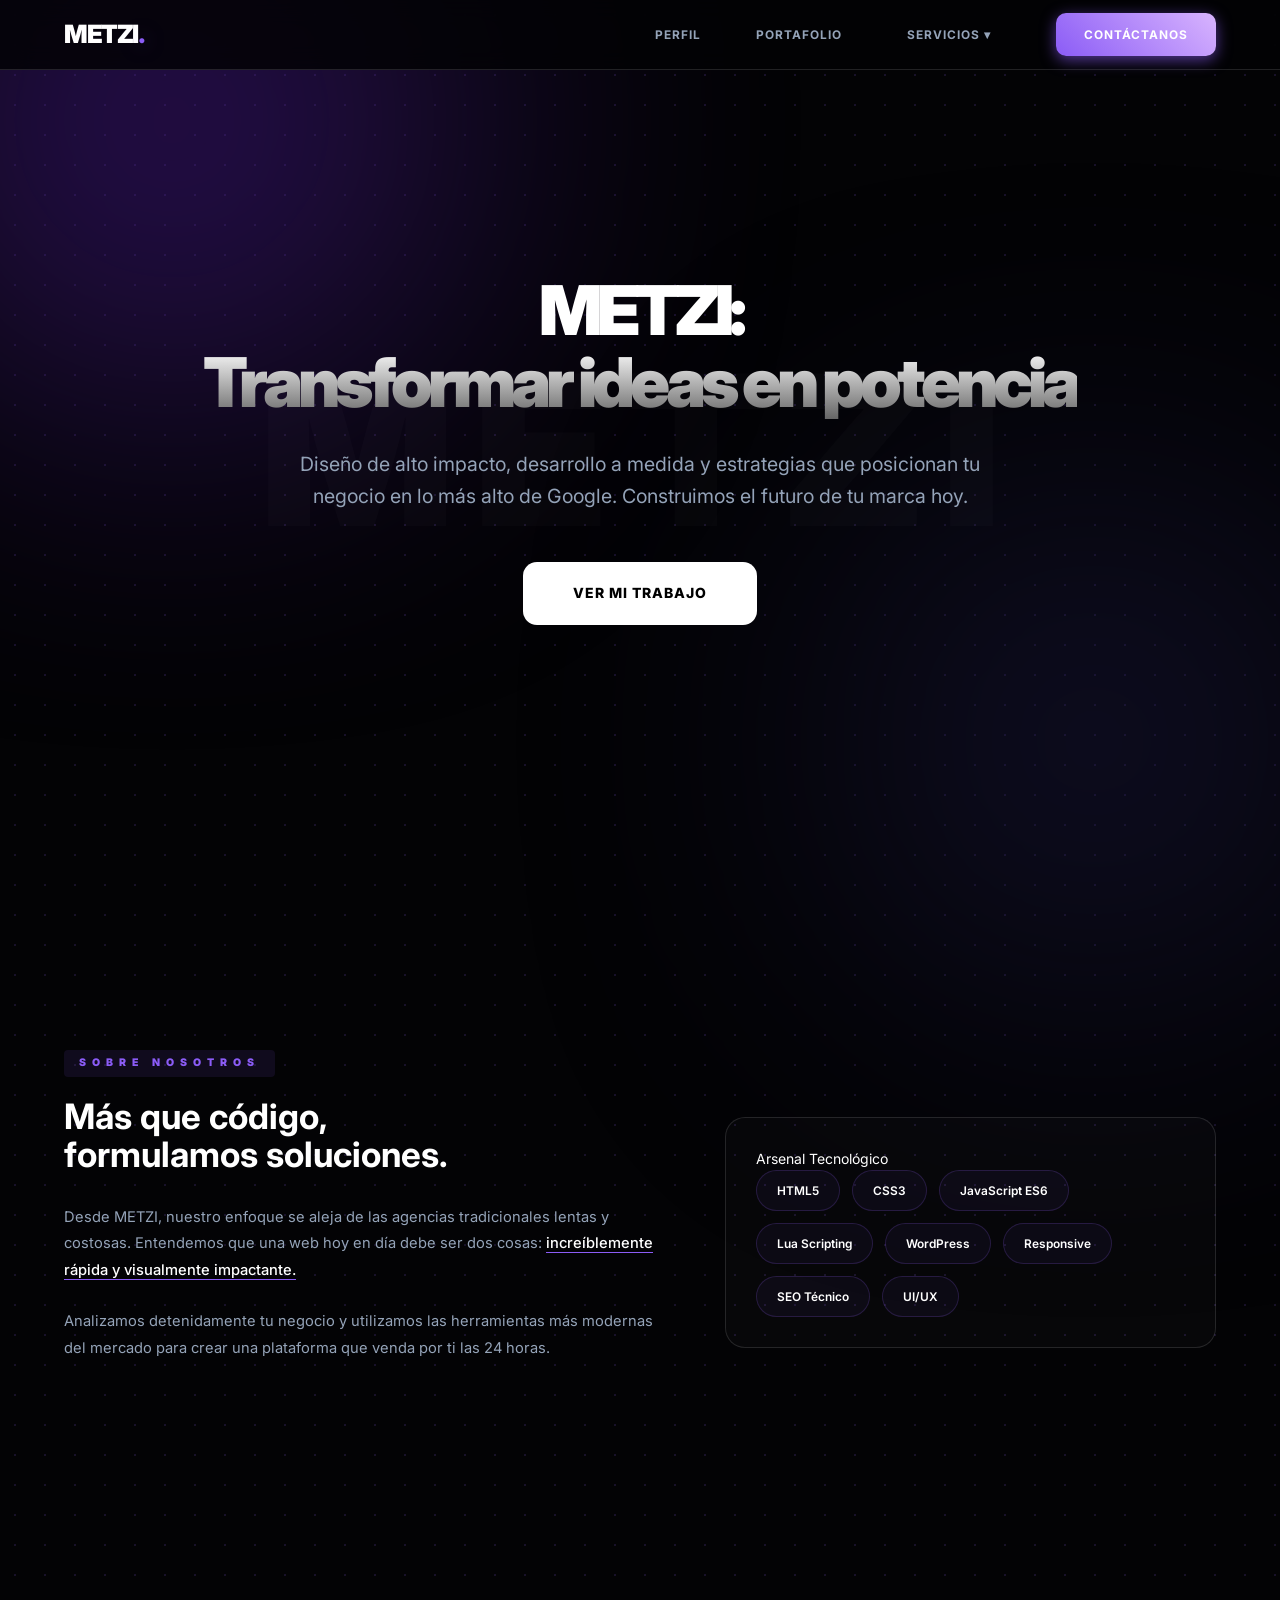
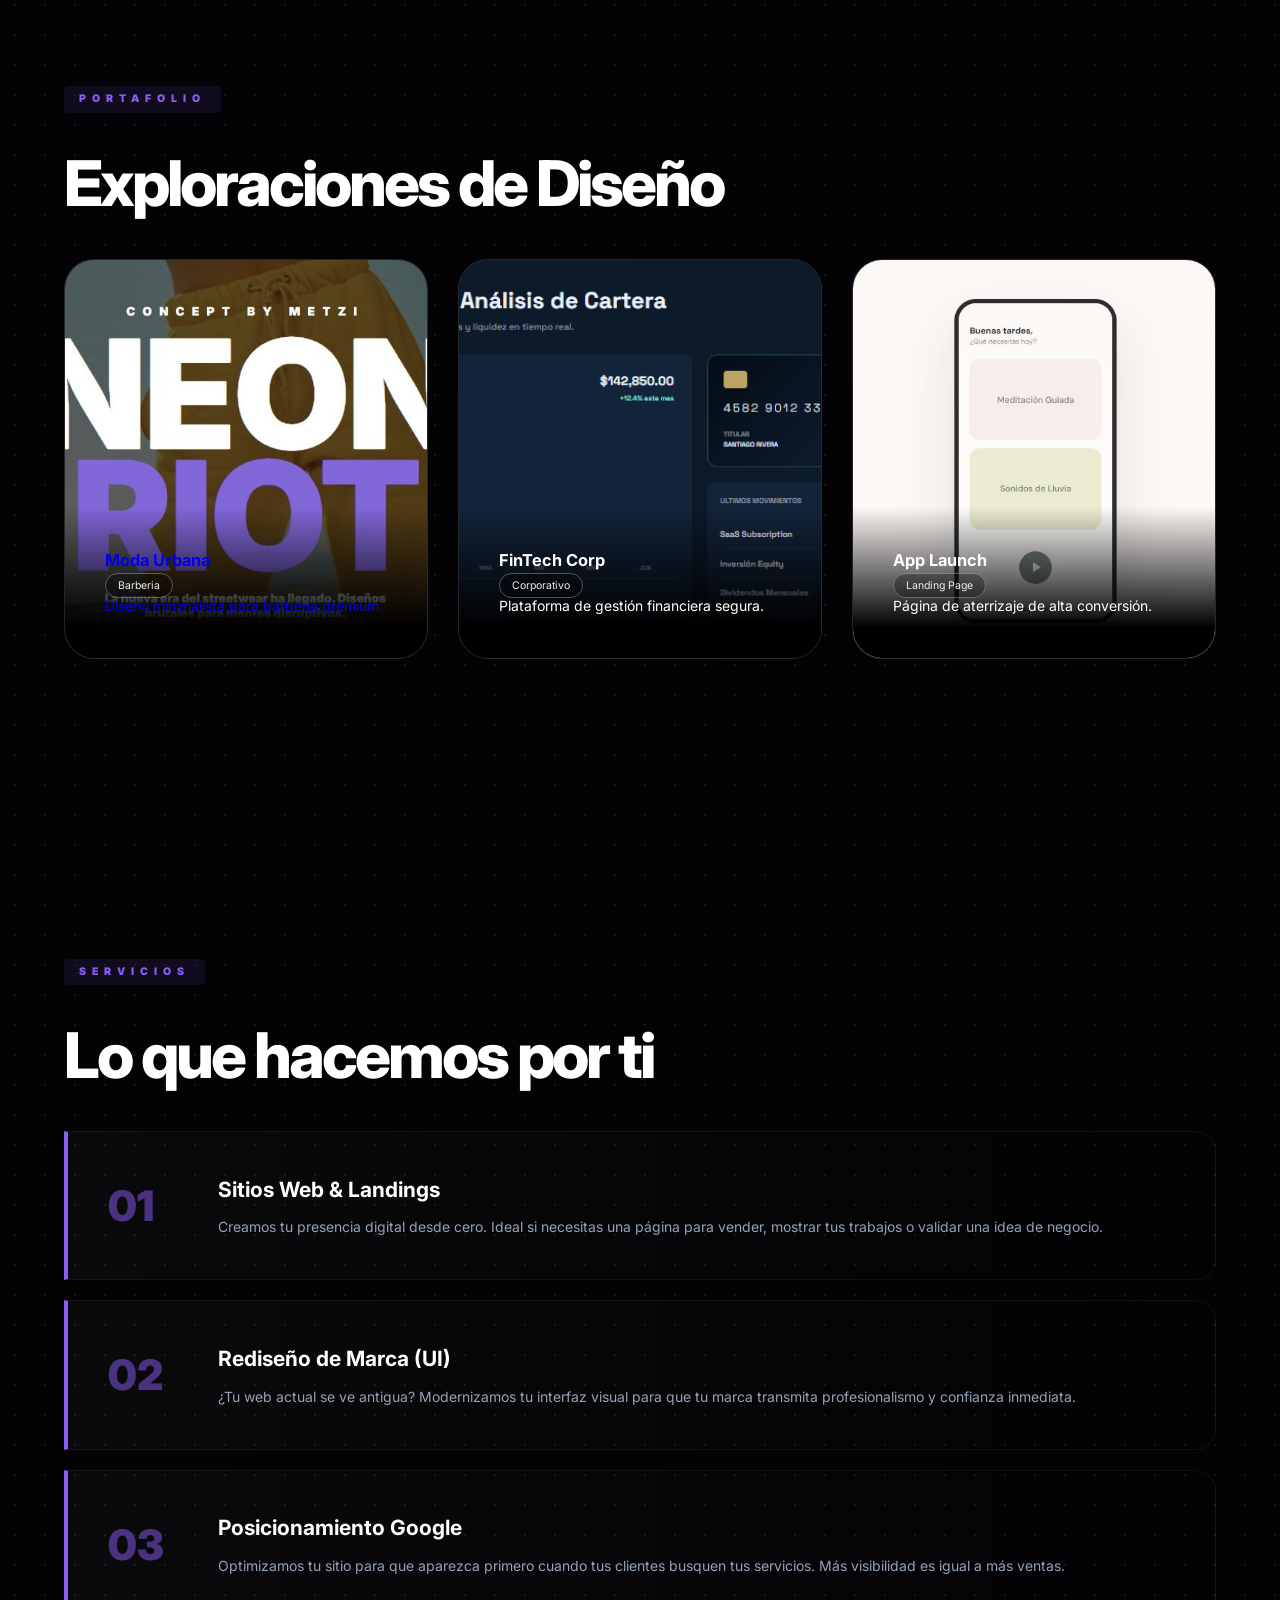
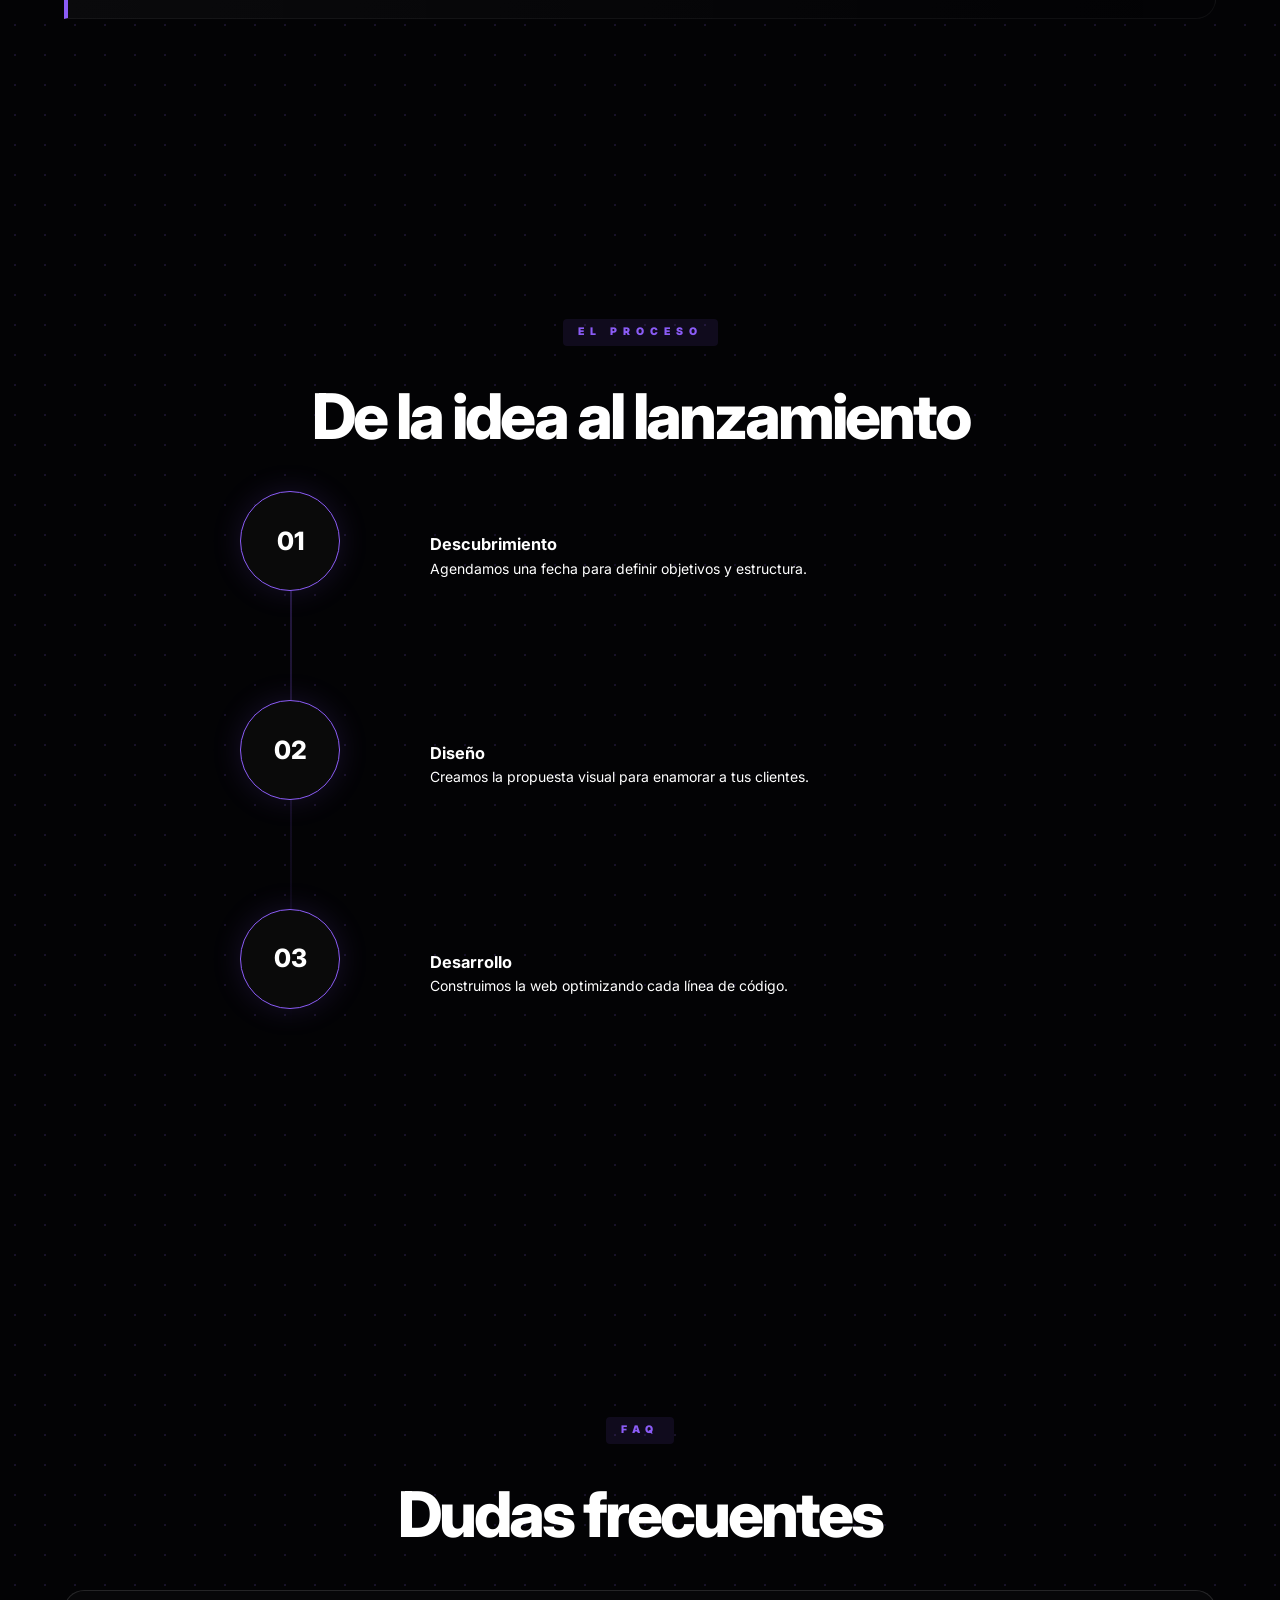
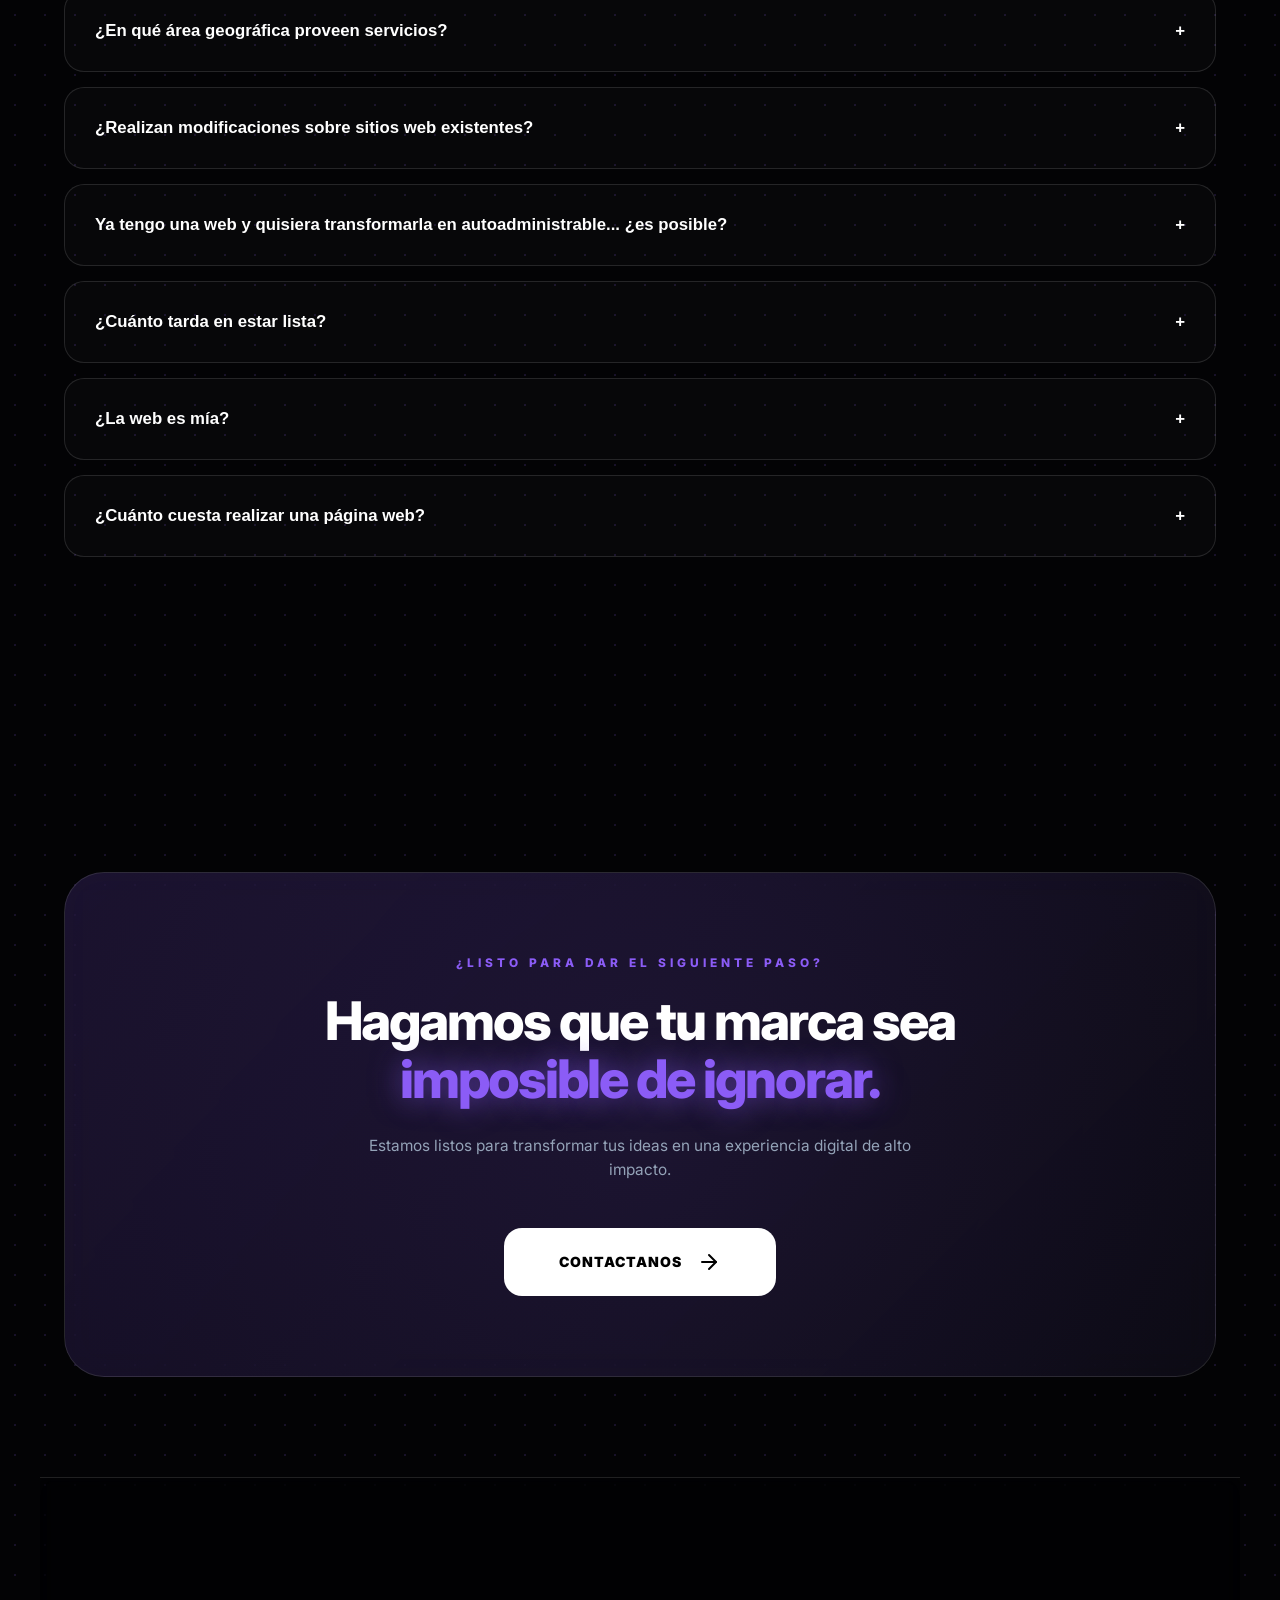
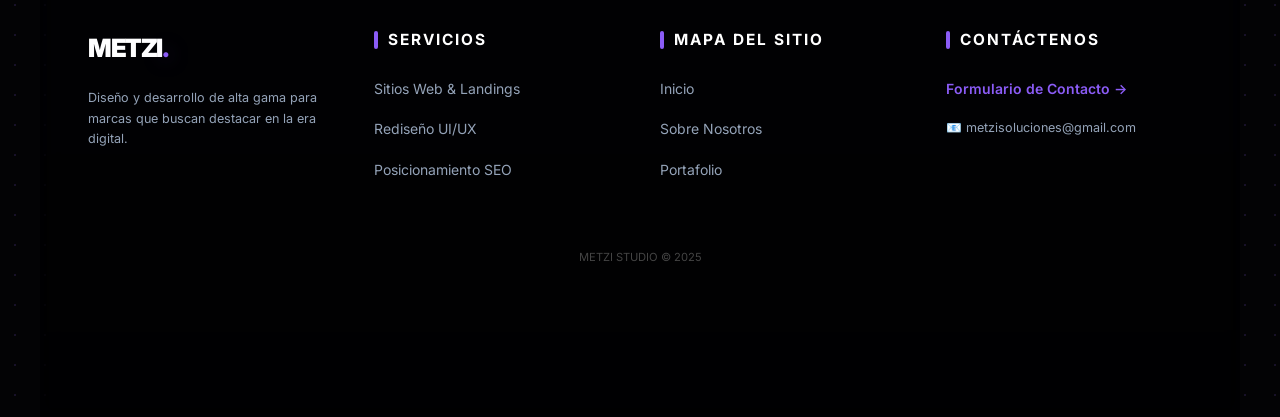
==== commit a684344c: "Add files via upload" ====
--- a/index.html
+++ b/index.html
@@ -75,17 +75,18 @@
     
     <div class="project-grid">
         
-        <div class="project-card">
-            <div class="project-img p1"></div> <div class="project-overlay">
-                <div class="project-info">
-                    <div class="project-header">
-                        <h3>Moda Urbana</h3>
-                        <span class="p-tag">E-commerce</span>
-                    </div>
-                    <p class="project-desc">Diseño minimalista para marca de ropa.</p>
-                </div>
-            </div>
-        </div>
+<a href="barber.html" class="project-card" style="text-decoration: none; display: block;">
+    <div class="project-img p1"></div> 
+    <div class="project-overlay">
+        <div class="project-info">
+            <div class="project-header">
+                <h3>Moda Urbana</h3>
+                <span class="p-tag">Barberia</span>
+            </div>
+            <p class="project-desc">Diseño minimalista para barberia premium.</p>
+        </div>
+    </div>
+</a>
 
         <div class="project-card">
             <div class="project-img p2"></div>
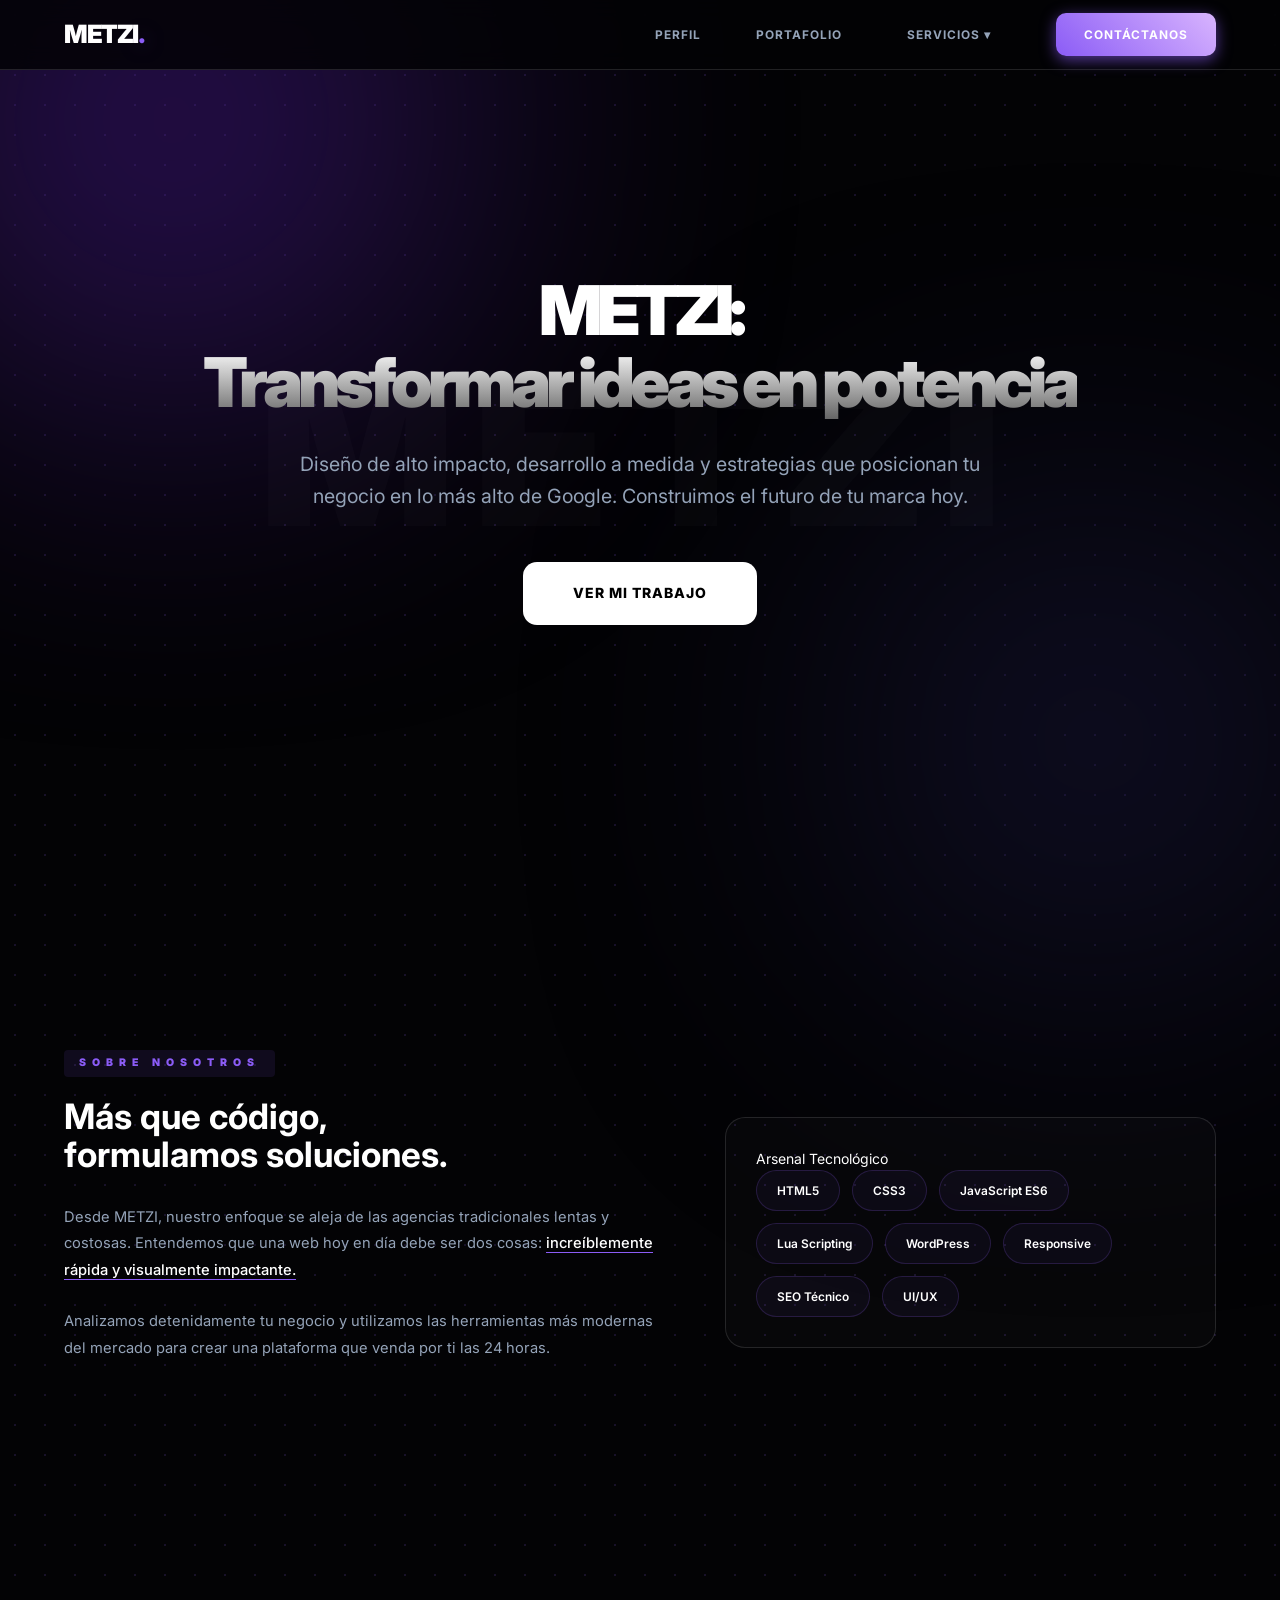
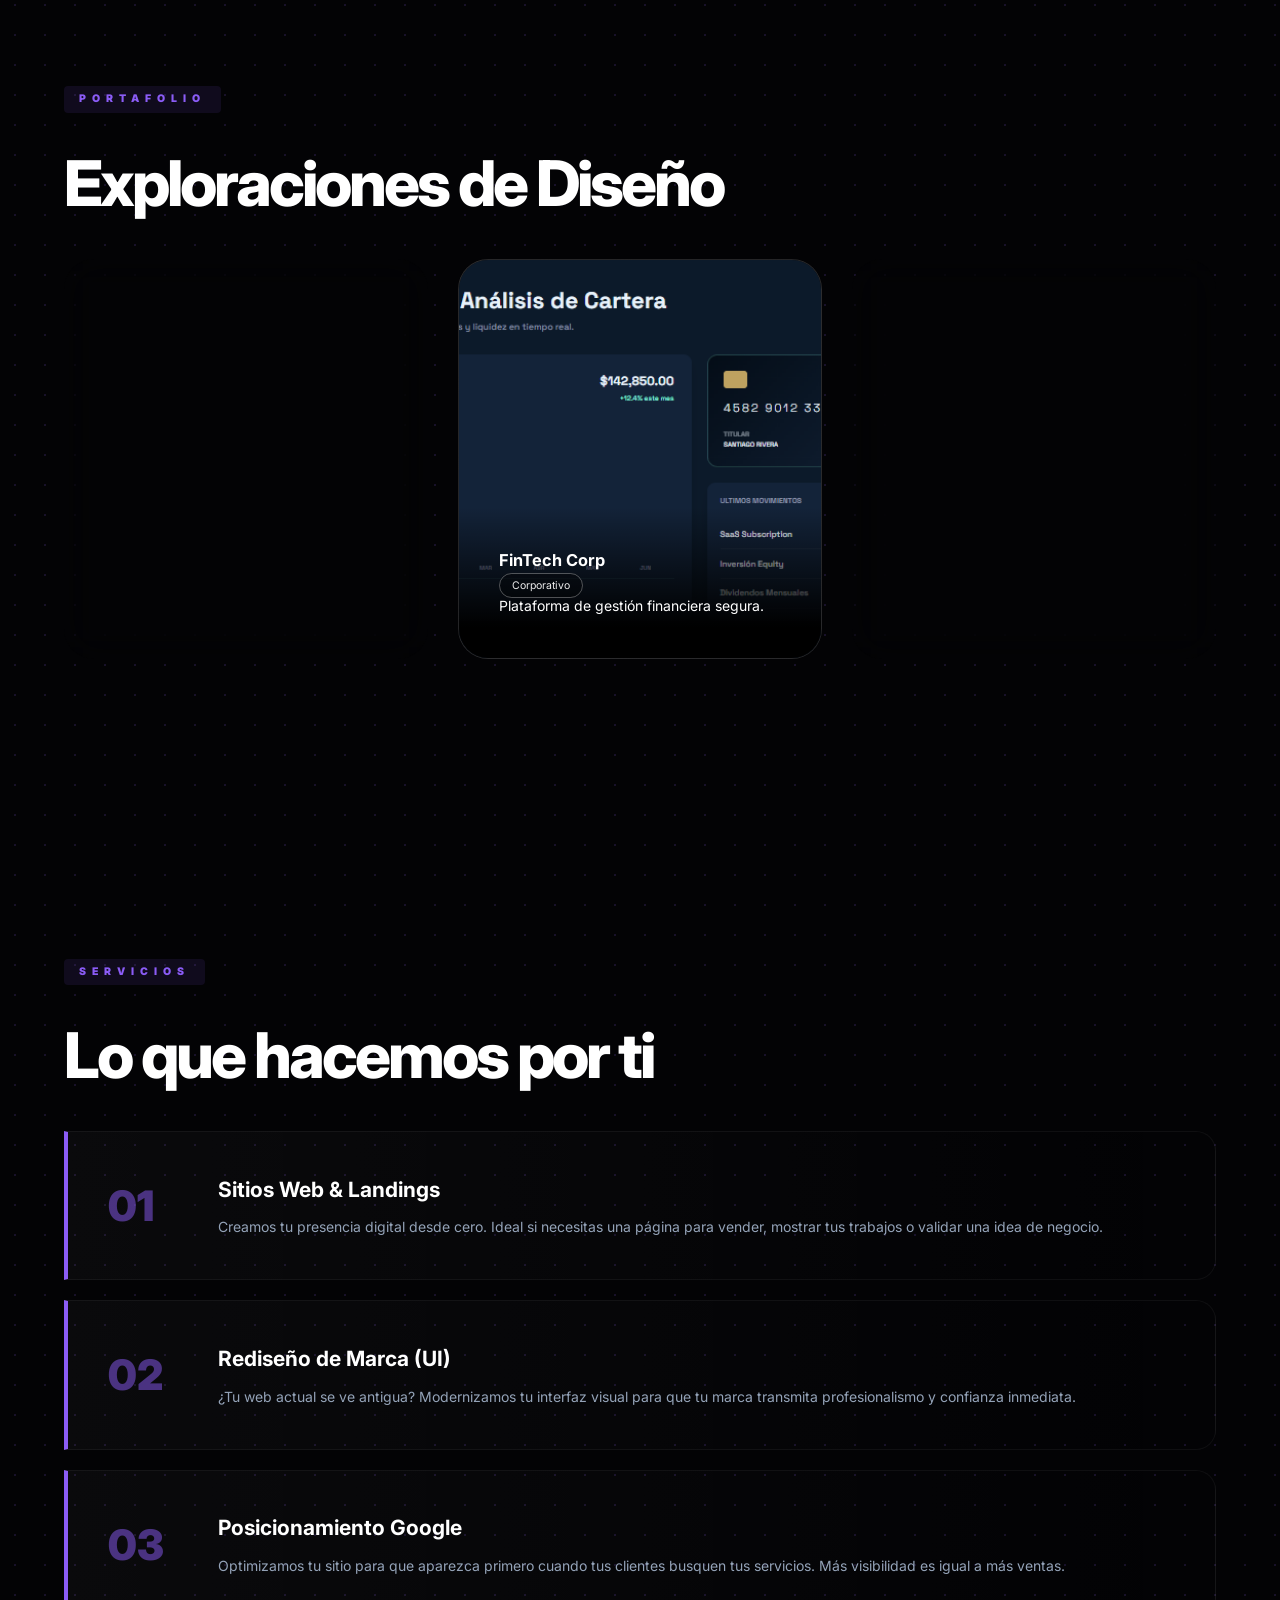
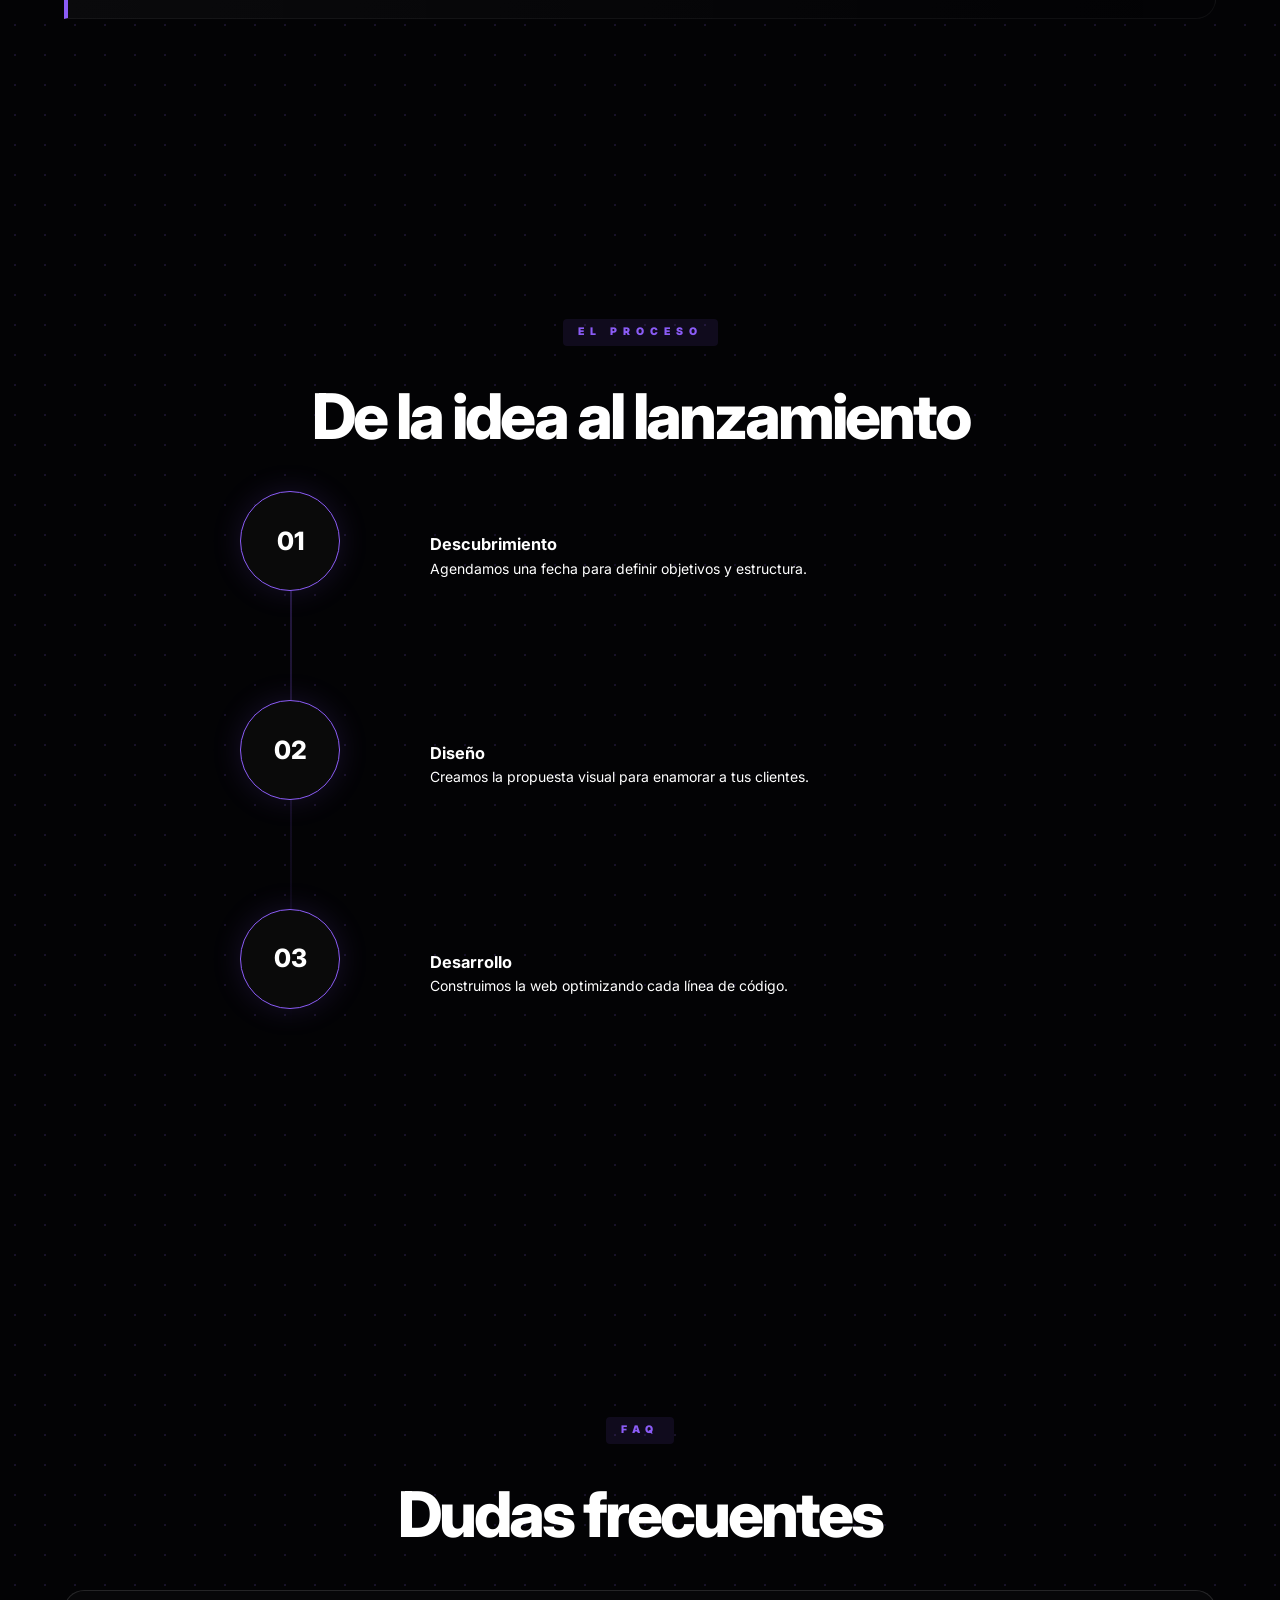
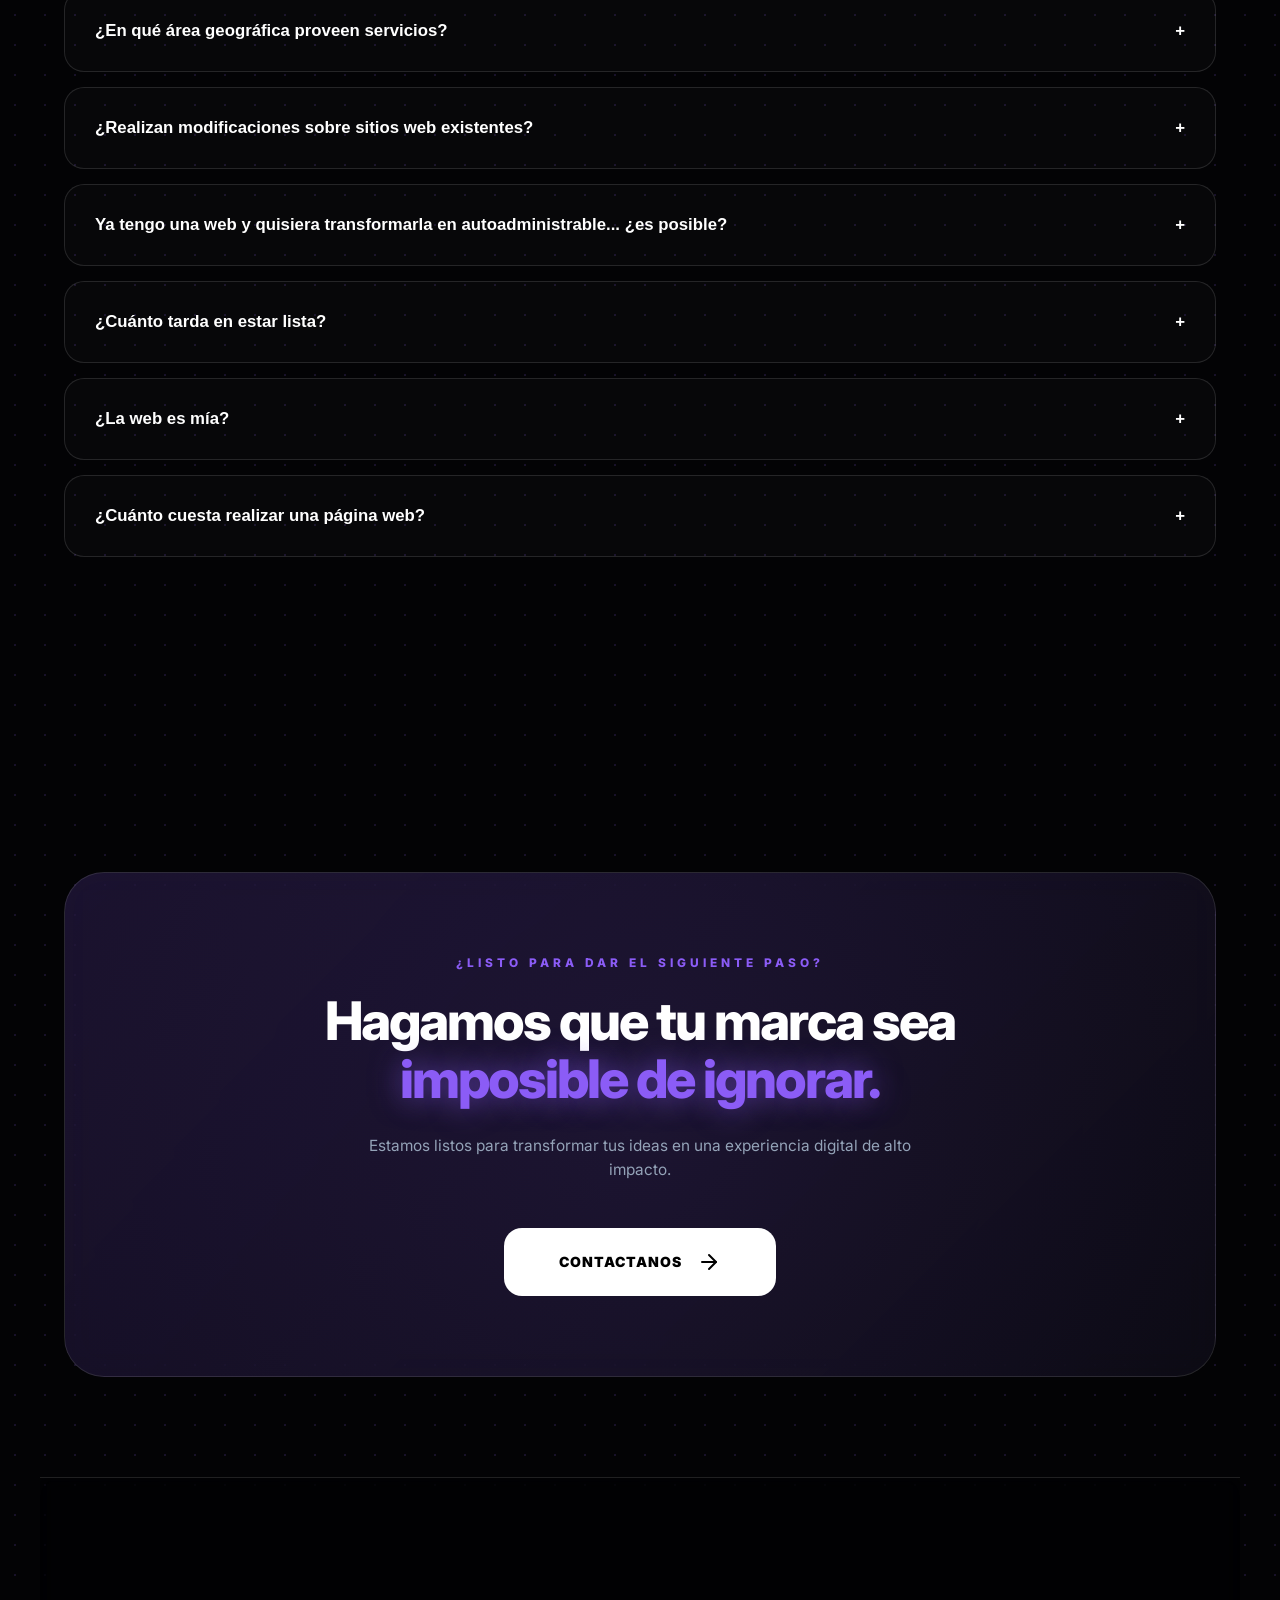
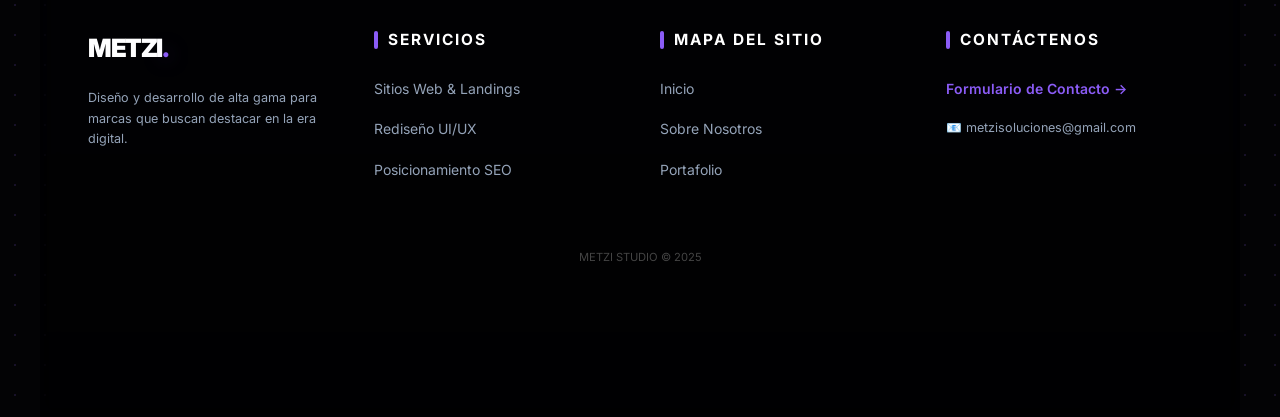
==== commit 19efb57f: "Add files via upload" ====
--- a/index.html
+++ b/index.html
@@ -75,7 +75,7 @@
     
     <div class="project-grid">
         
-<a href="barber.html" class="project-card" style="text-decoration: none; display: block;">
+<div class="project-card" onclick="window.location.href='barber.html';" style="cursor: pointer;">
     <div class="project-img p1"></div> 
     <div class="project-overlay">
         <div class="project-info">
@@ -86,7 +86,7 @@
             <p class="project-desc">Diseño minimalista para barberia premium.</p>
         </div>
     </div>
-</a>
+</div>
 
         <div class="project-card">
             <div class="project-img p2"></div>
--- a/style.css
+++ b/style.css
@@ -383,7 +383,7 @@
 
 /* Imagen para el proyecto de Moda Urbana */
 .p1 {
-    background-image: url('moda-urbana.png');
+    background-image: url('barberia.png');
     background-size: cover;
     background-position: center;
 }
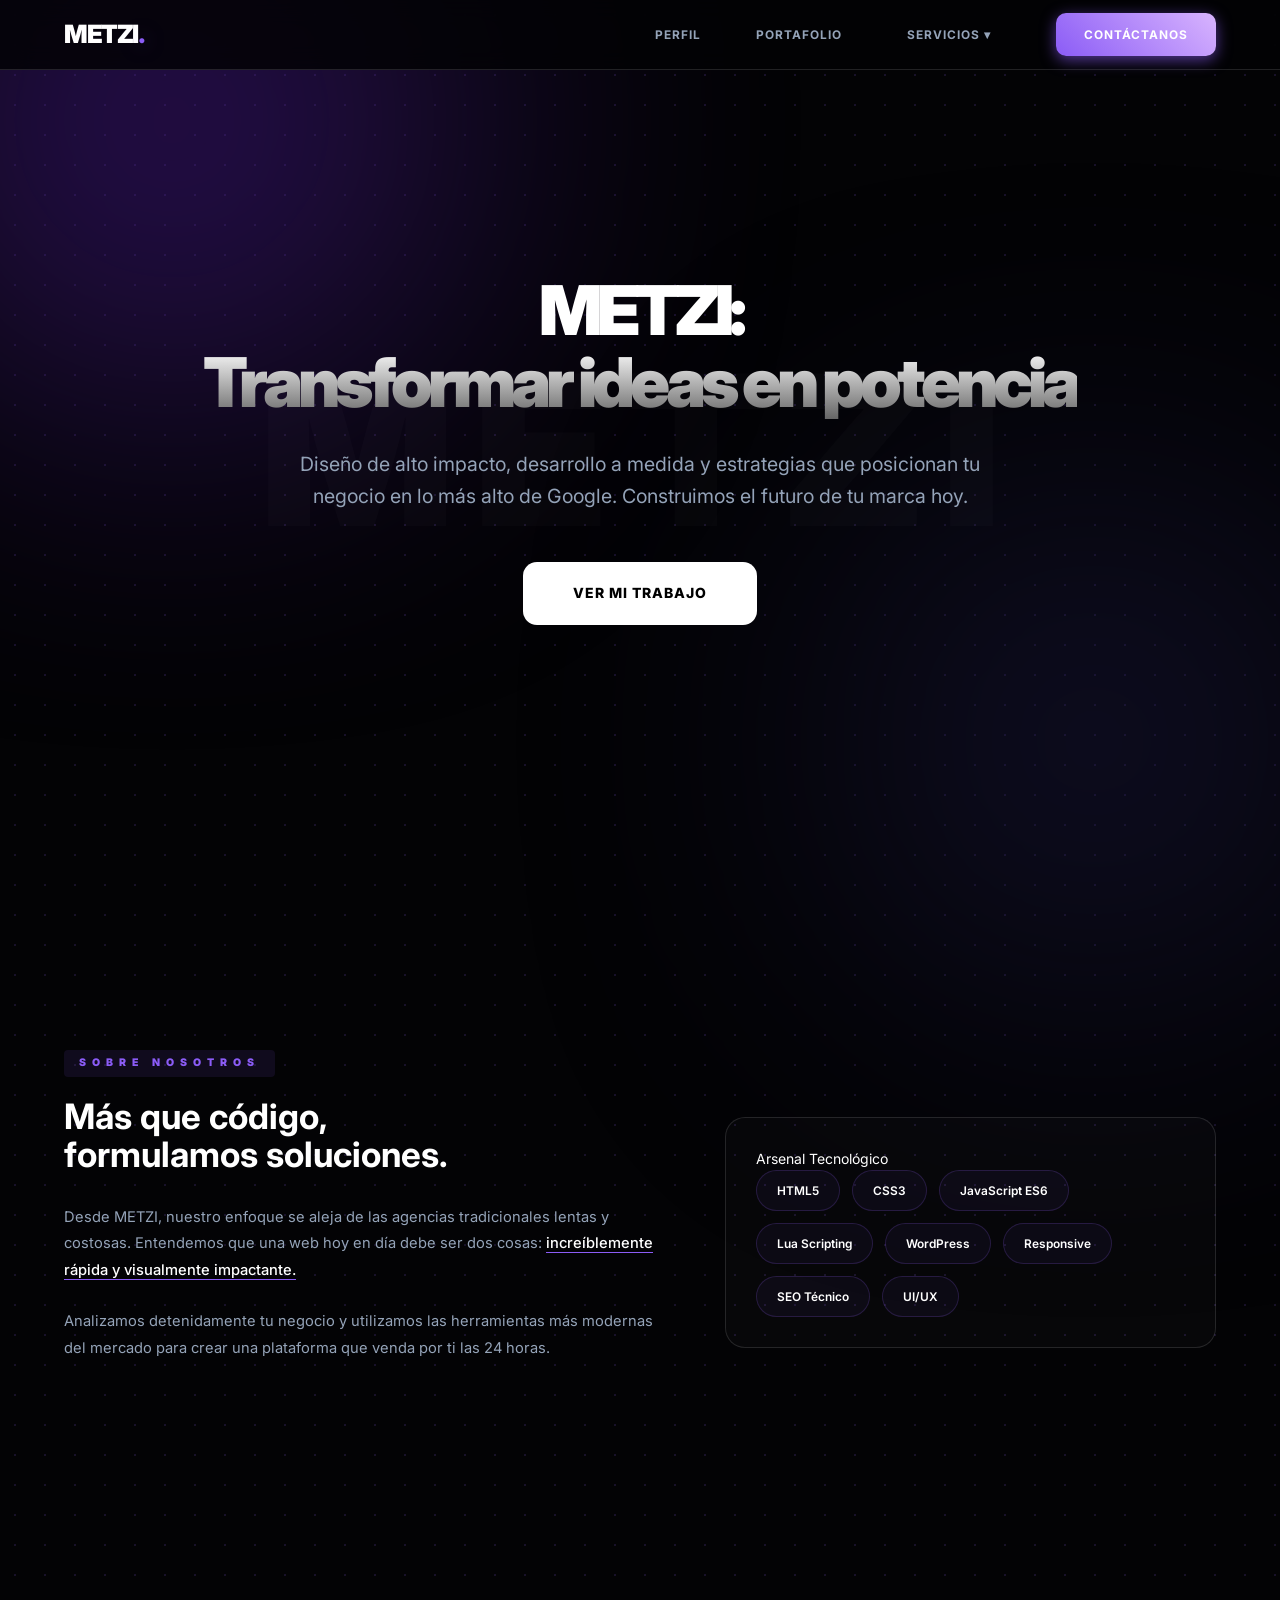
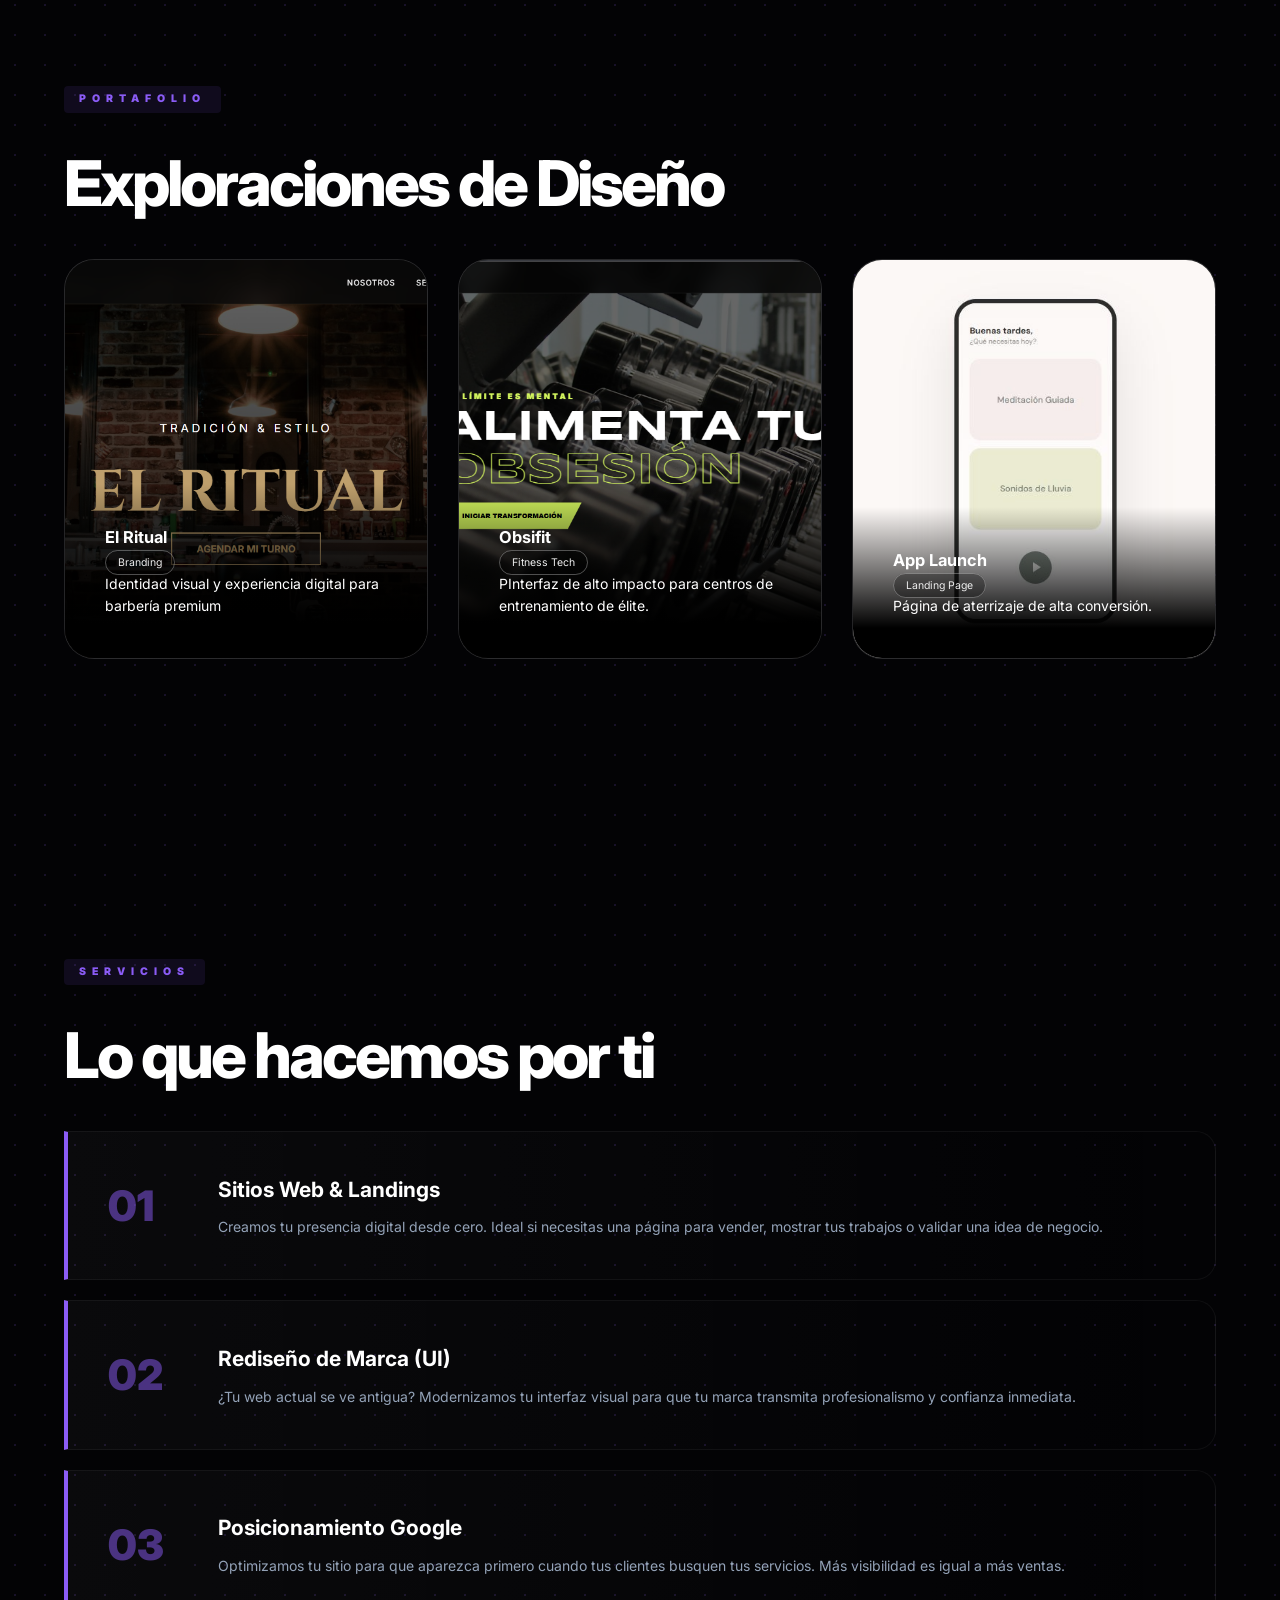
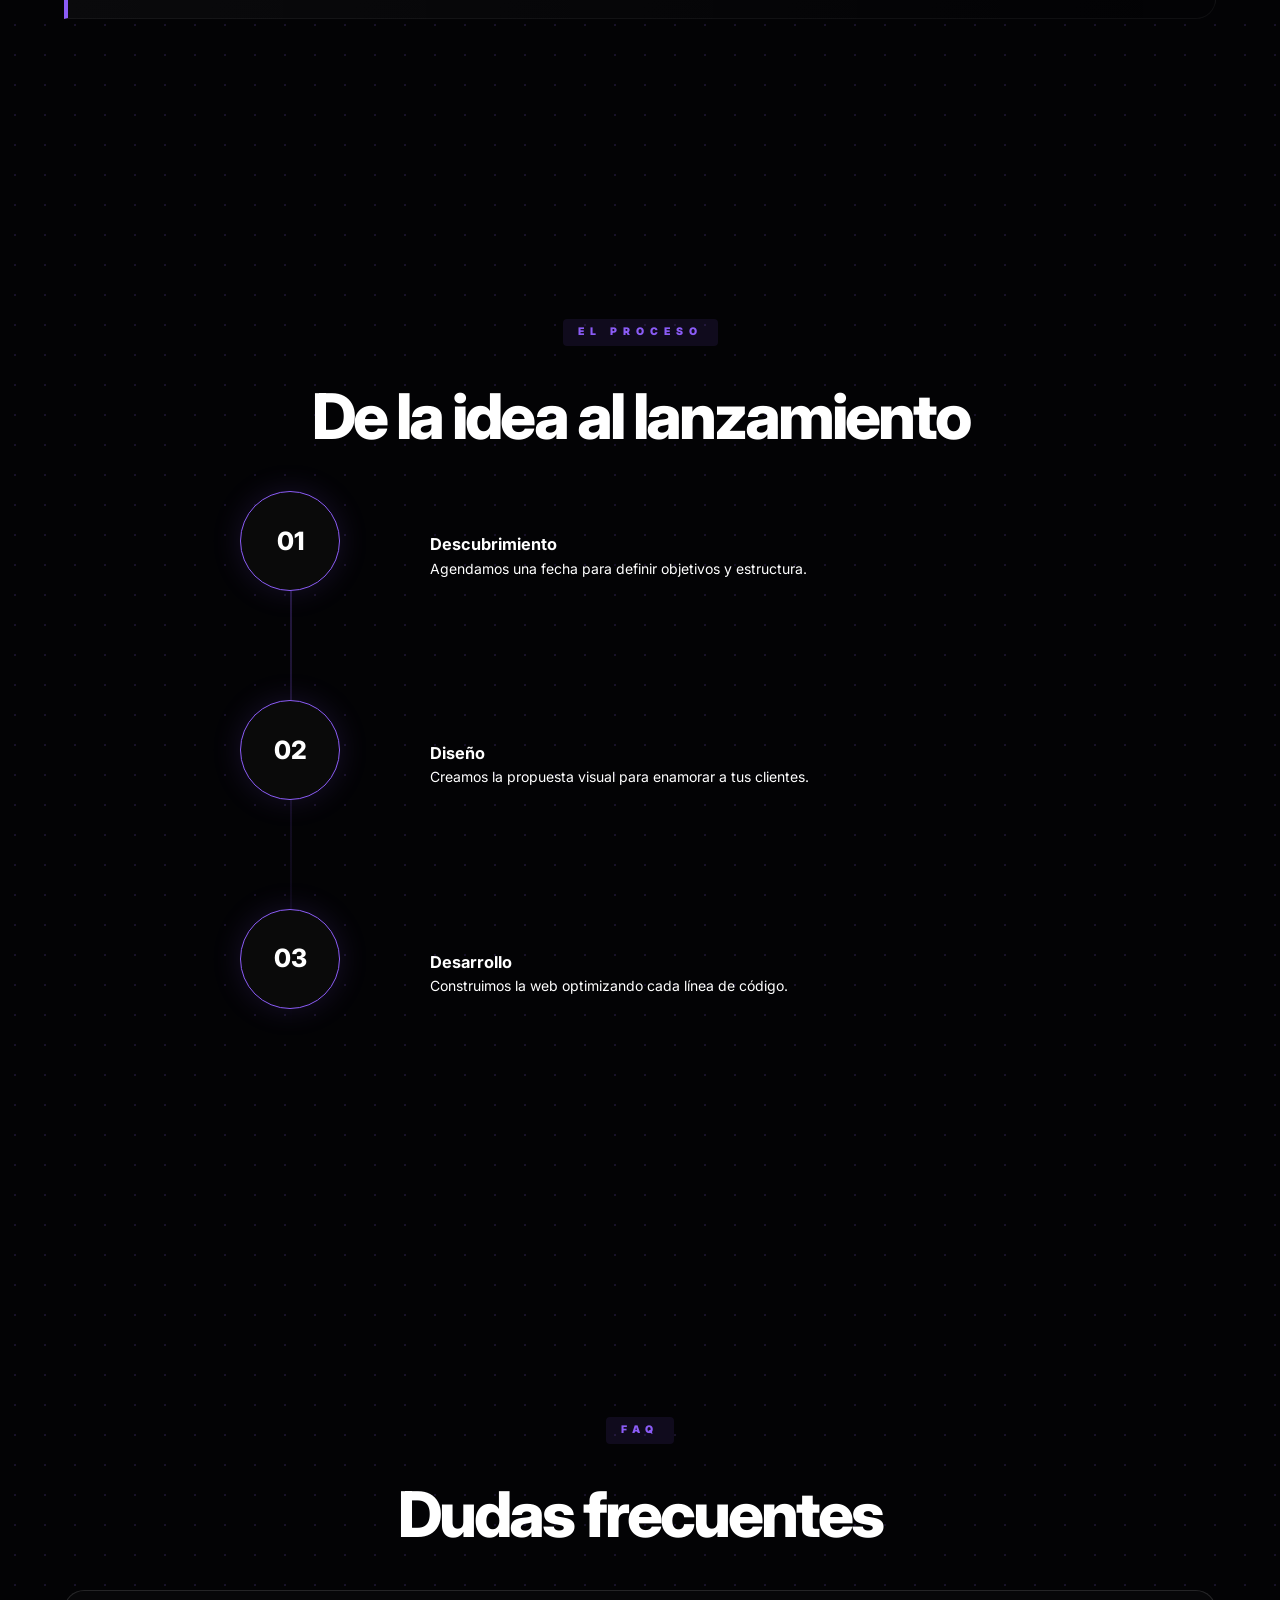
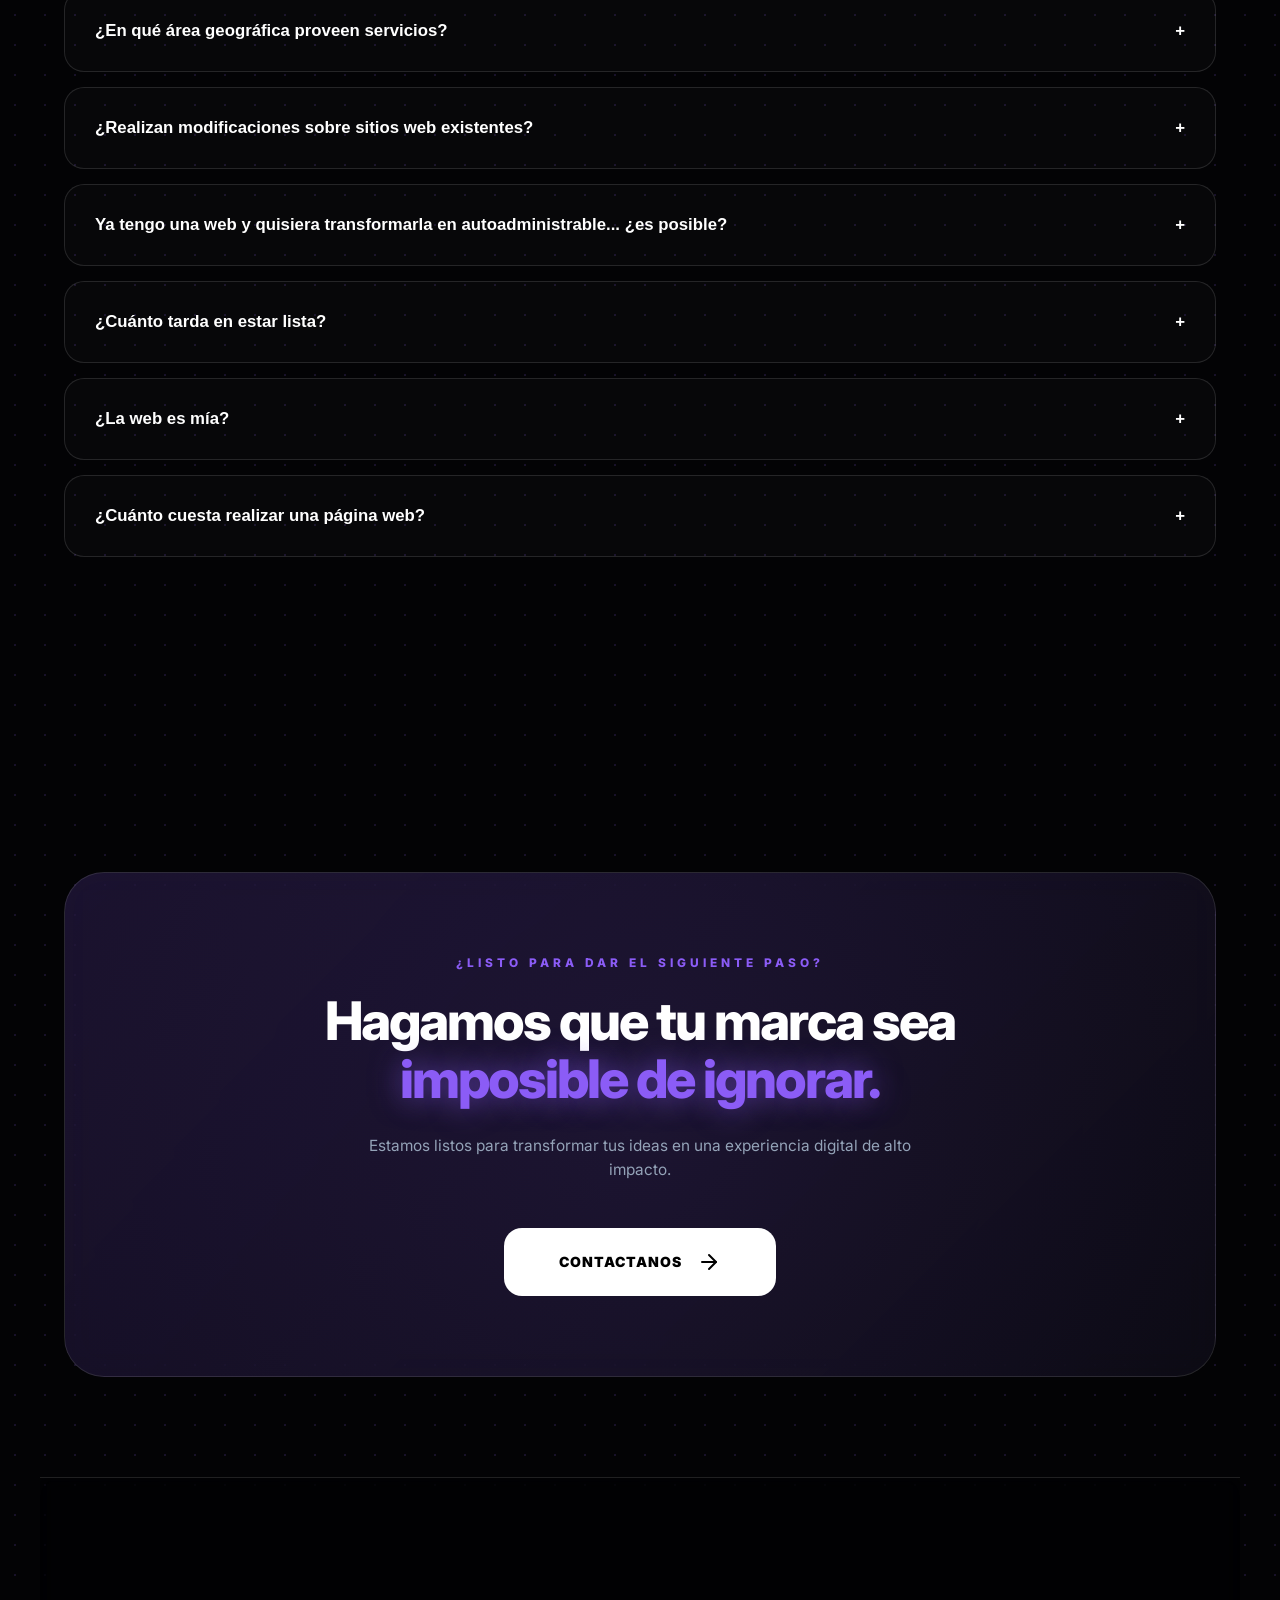
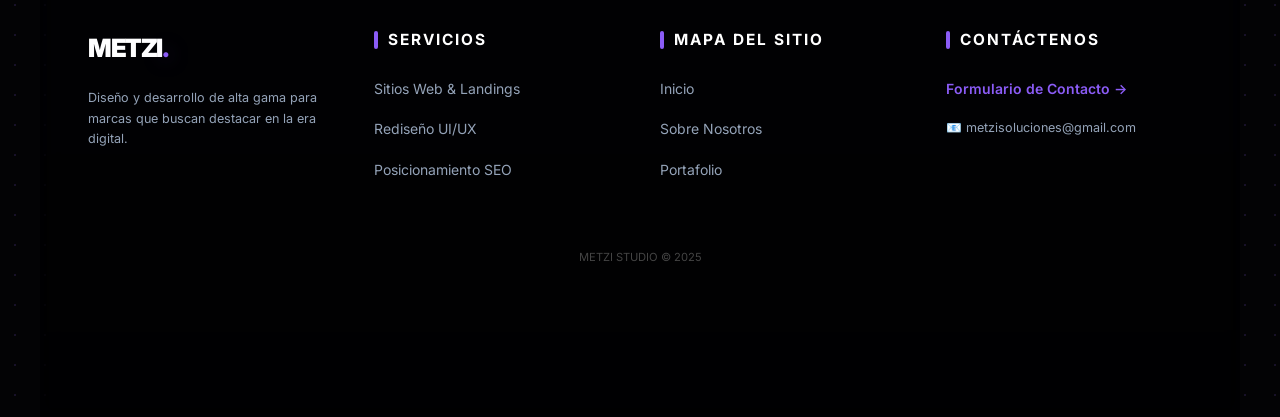
==== commit 28b98666: "Add files via upload" ====
--- a/index.html
+++ b/index.html
@@ -75,28 +75,28 @@
     
     <div class="project-grid">
         
-<div class="project-card" onclick="window.location.href='barber.html';" style="cursor: pointer;">
+<div class="project-card" onclick="window.location.href='barber.html';">
     <div class="project-img p1"></div> 
     <div class="project-overlay">
         <div class="project-info">
             <div class="project-header">
-                <h3>Moda Urbana</h3>
-                <span class="p-tag">Barberia</span>
-            </div>
-            <p class="project-desc">Diseño minimalista para barberia premium.</p>
+                <h3>El Ritual</h3>
+                <span class="p-tag">Branding</span>
+            </div>
+            <p class="project-desc">Identidad visual y experiencia digital para barbería premium</p>
         </div>
     </div>
 </div>
 
-        <div class="project-card">
+        <div class="project-card" onclick="window.location.href='gimnasio.html';">
             <div class="project-img p2"></div>
             <div class="project-overlay">
                 <div class="project-info">
                     <div class="project-header">
-                        <h3>FinTech Corp</h3>
-                        <span class="p-tag">Corporativo</span>
+                        <h3>Obsifit</h3>
+                        <span class="p-tag">Fitness Tech</span>
                     </div>
-                    <p class="project-desc">Plataforma de gestión financiera segura.</p>
+                    <p class="project-desc">PInterfaz de alto impacto para centros de entrenamiento de élite.</p>
                 </div>
             </div>
         </div>
--- a/style.css
+++ b/style.css
@@ -390,7 +390,7 @@
 
 /* Agregamos placeholders para los otros dos para que no se vean vacíos */
 .p2 {
-    background-image: url('fintech.png');
+    background-image: url('gimnasio.png');
     background-size: cover;
     background-position: center;
 }
